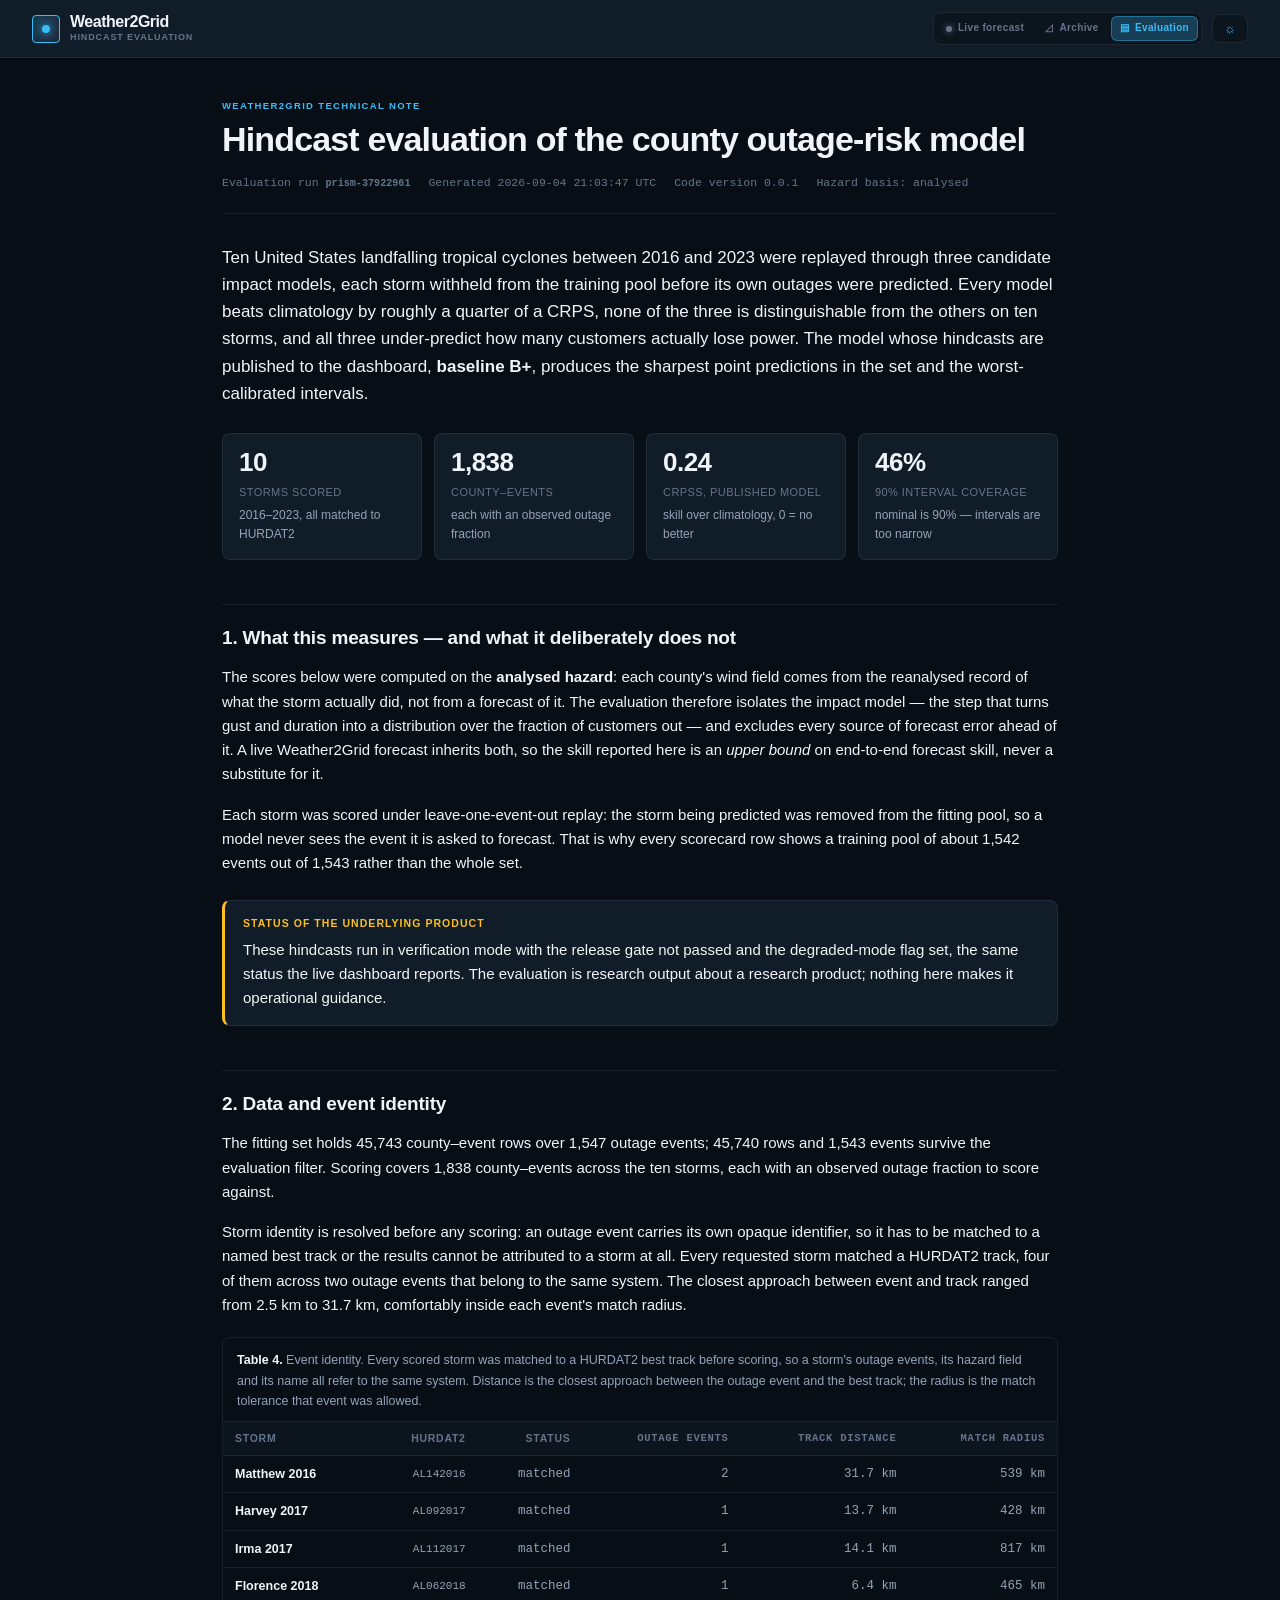
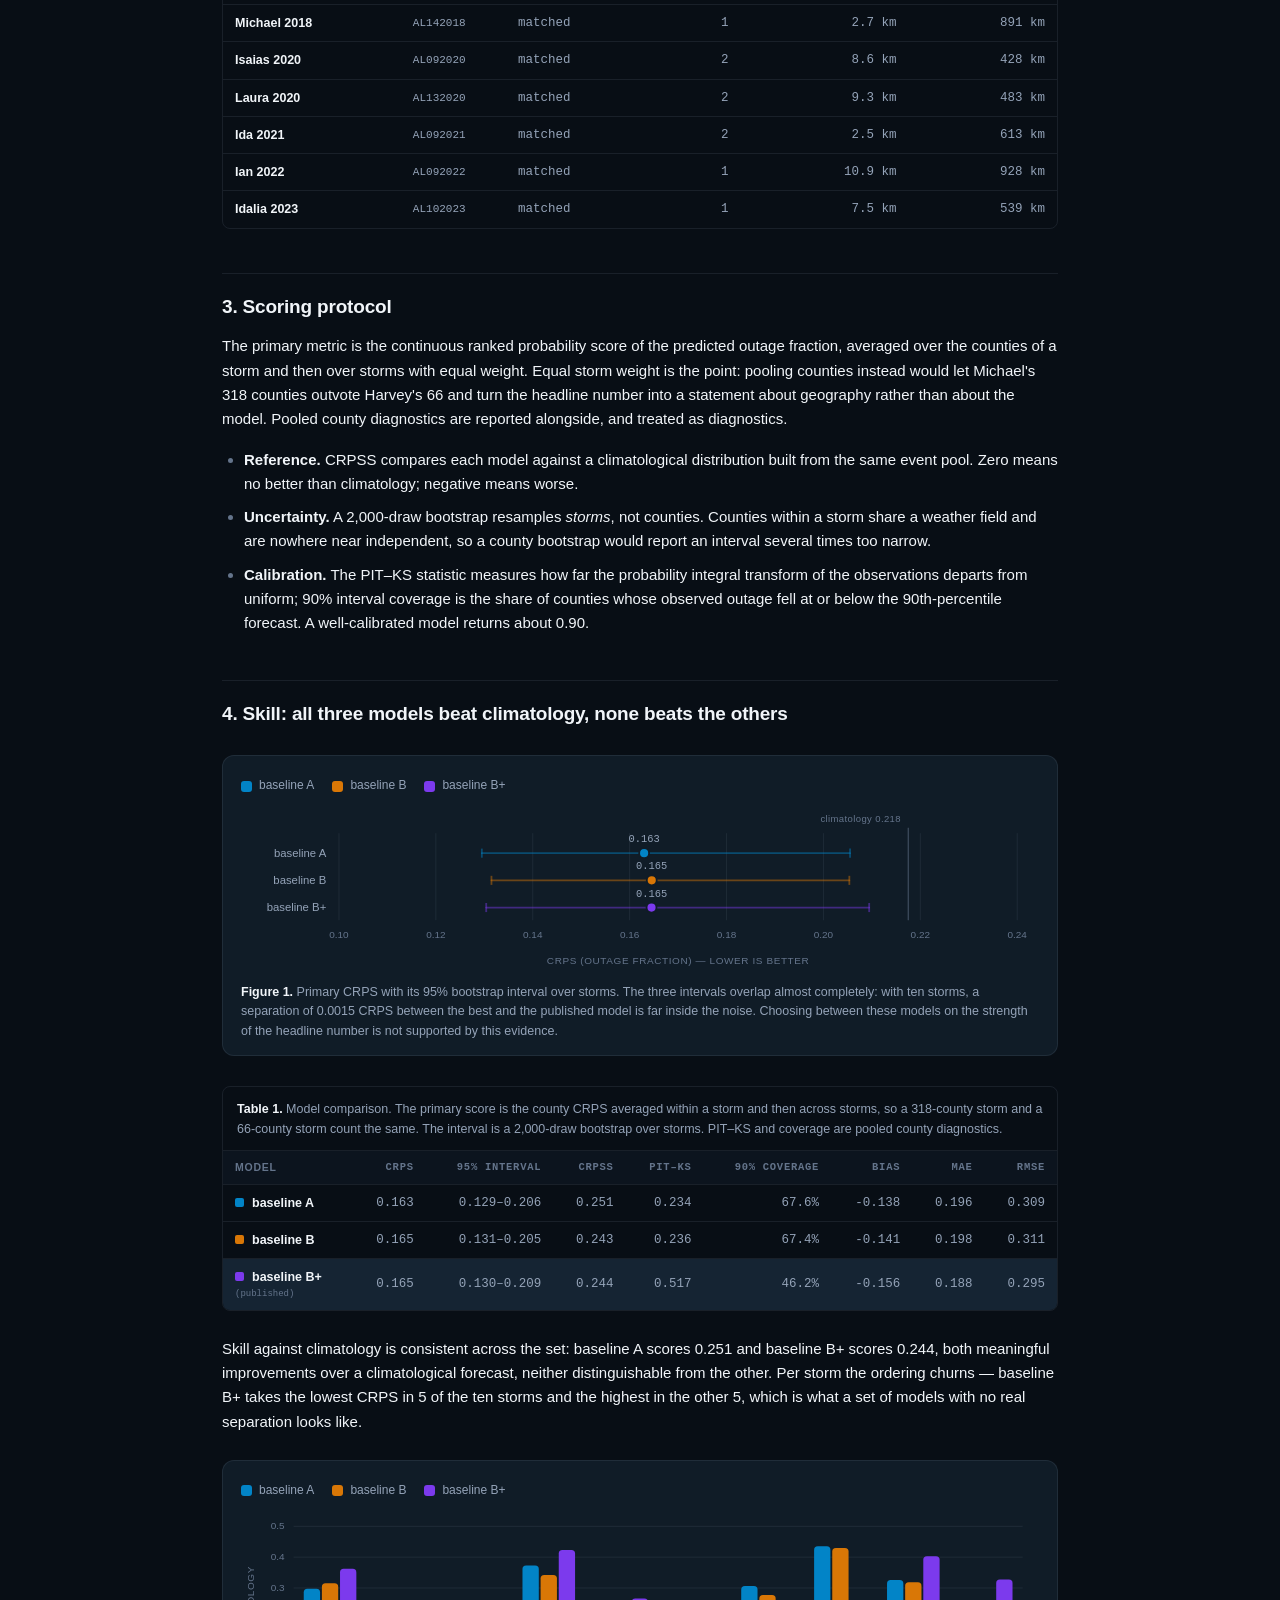
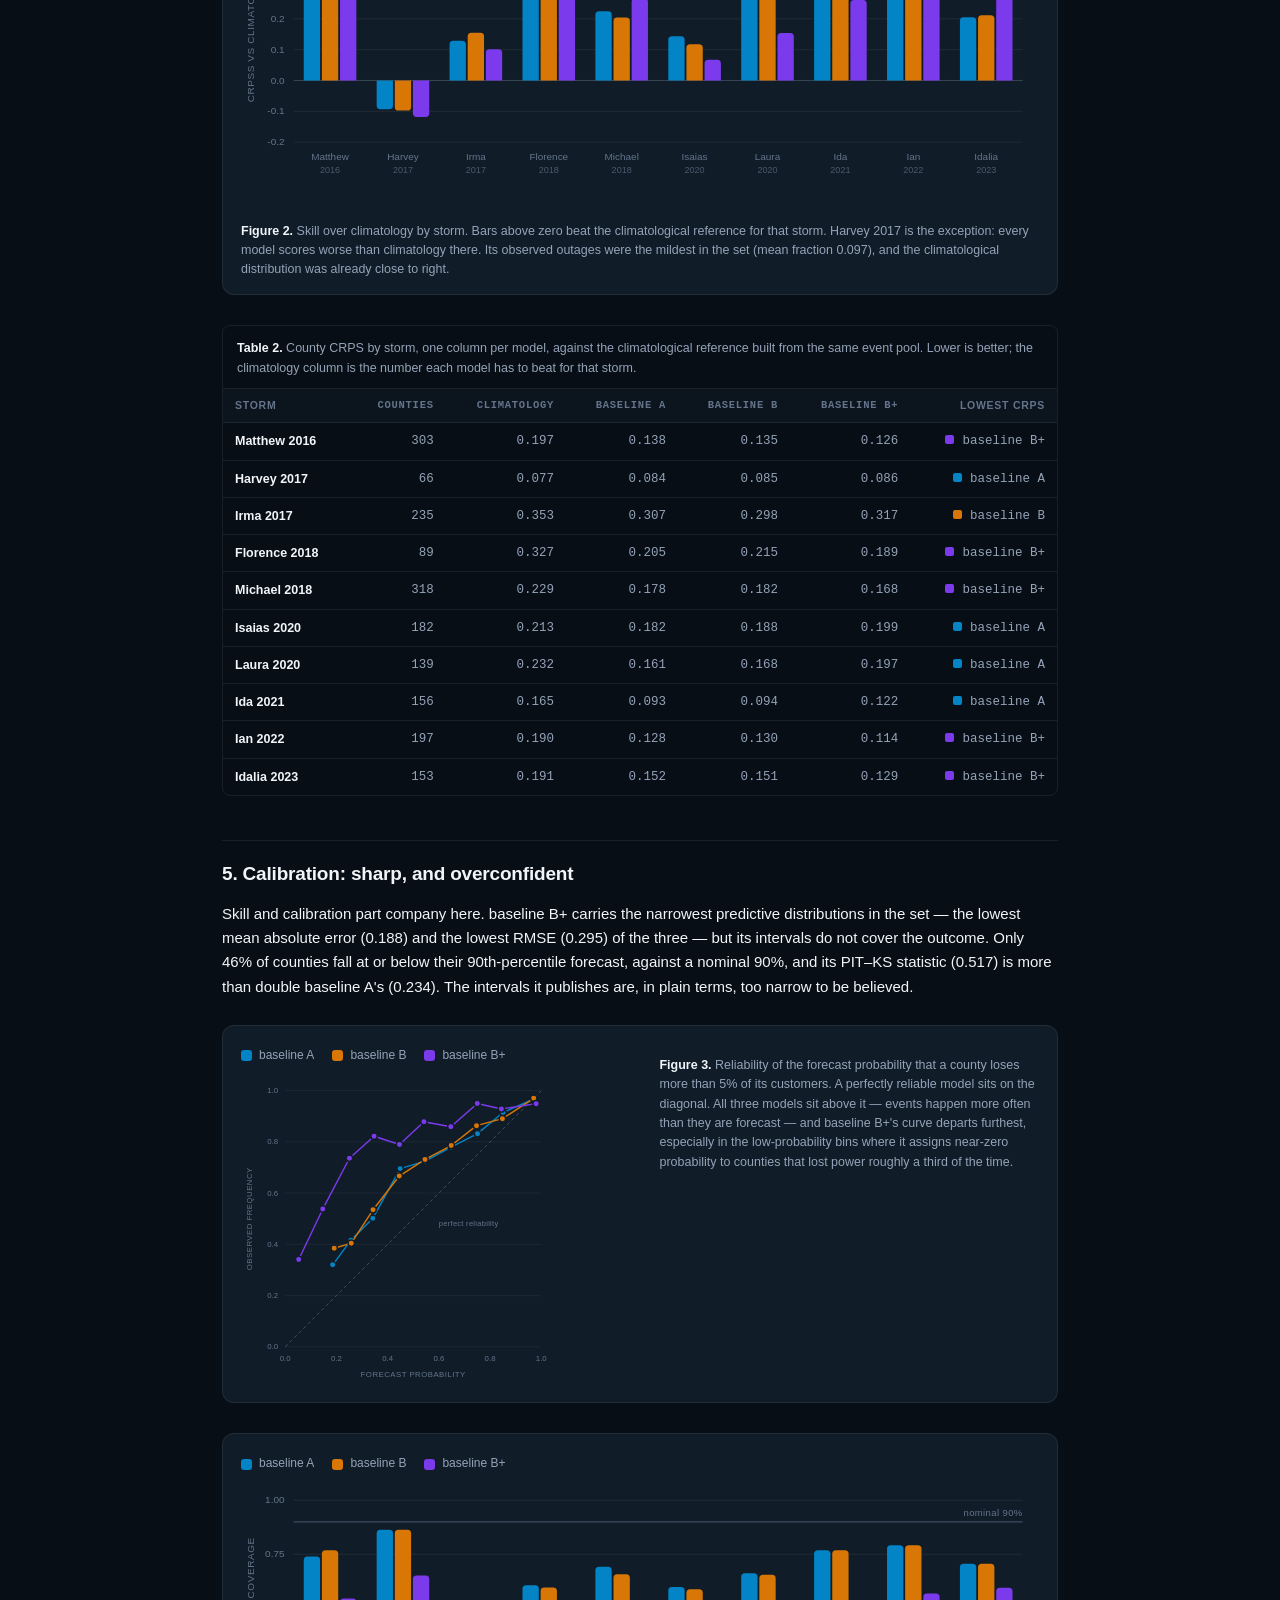
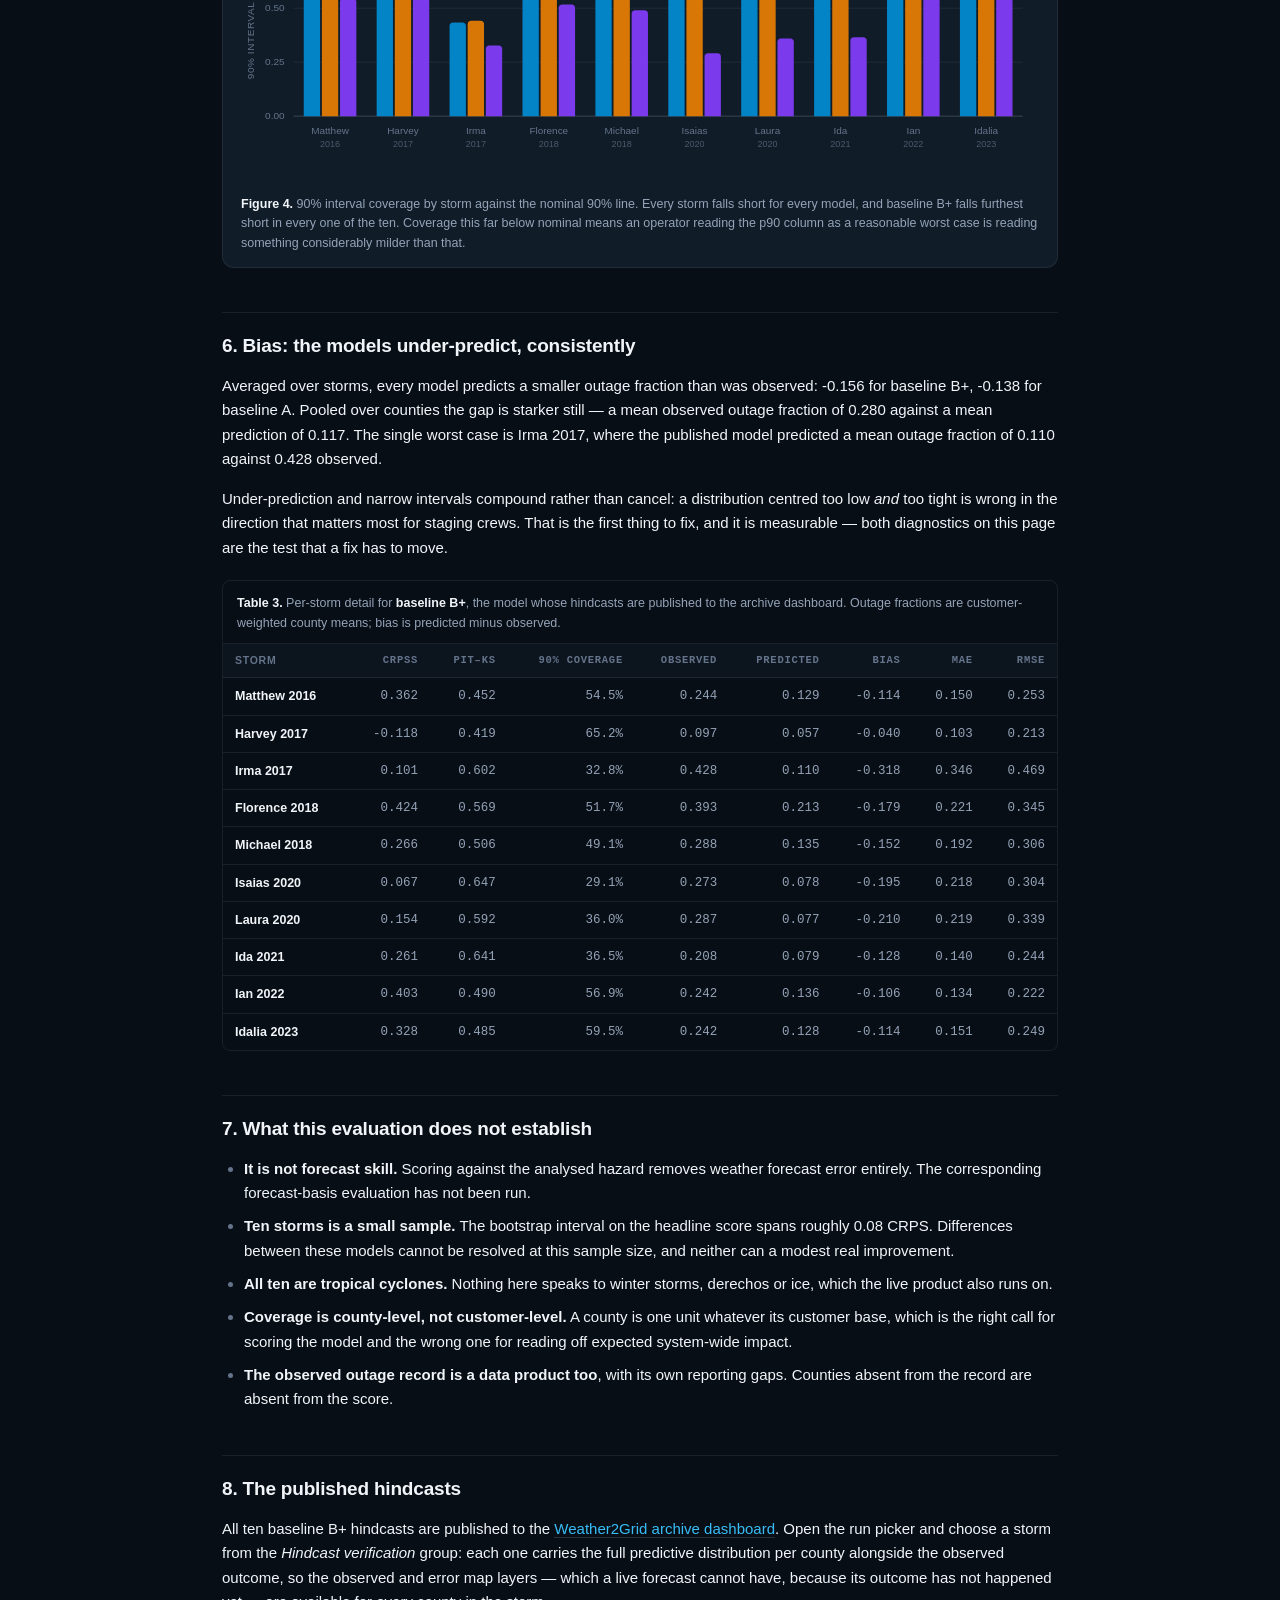
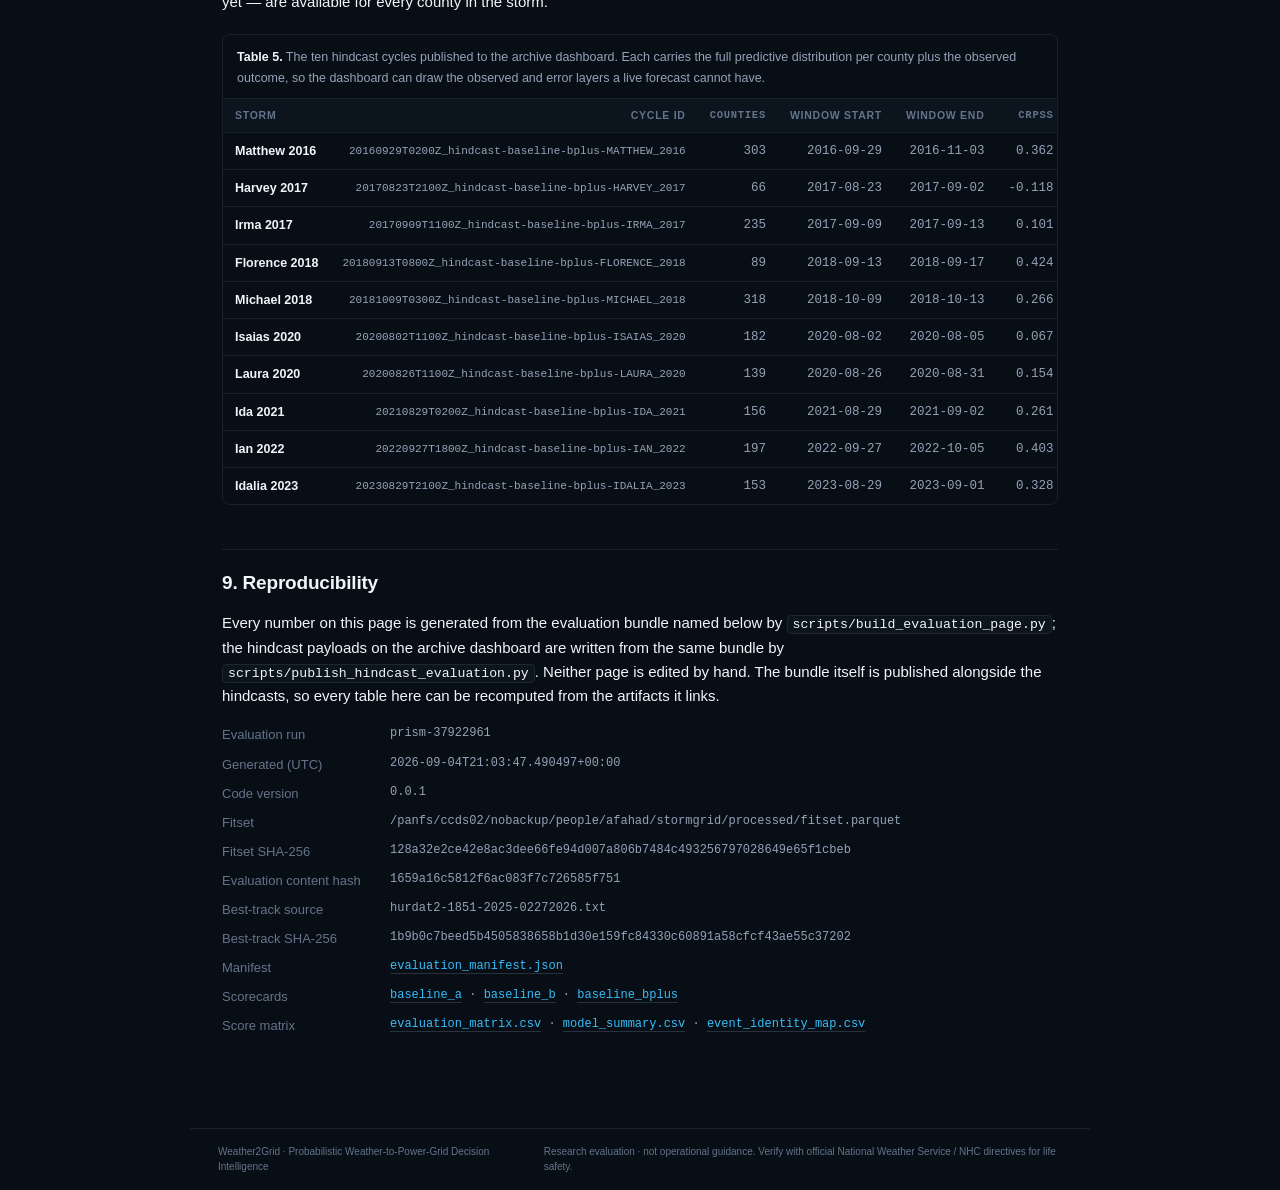
==== evaluation.html @ c2a933bf "Publish ten baseline B+ hindcasts and the evaluation white paper Adds the 2016-2023 landfalling-trop" ====
<!doctype html>
<html lang="en" data-theme="dark">
<head>
<meta charset="utf-8">
<meta name="viewport" content="width=device-width, initial-scale=1">
<meta name="description" content="Hindcast evaluation of the Weather2Grid county outage-risk model: ten landfalling tropical cyclones, three candidate impact models, leave-one-event-out replay.">
<title>Weather2Grid &#8212; Hindcast evaluation of the county outage-risk model</title>
<link rel="icon" href="data:image/svg+xml,%3Csvg xmlns='http://www.w3.org/2000/svg' viewBox='0 0 32 32'%3E%3Crect width='32' height='32' rx='9' fill='%231d4e6f'/%3E%3Ccircle cx='16' cy='16' r='5' fill='%23fff'/%3E%3C/svg%3E">
<link rel="stylesheet" href="assets/app.css">
<style>
:root { --paper-max: 900px; }
body.paper-body { min-height: 100vh; background: var(--bg-app); }
.paper-body .mast { position: sticky; top: 0; z-index: 20; }
main.paper {
  max-width: var(--paper-max);
  margin: 0 auto;
  padding: 40px clamp(18px, 4vw, 32px) 72px;
  font-size: 15px;
  line-height: 1.62;
  color: var(--ink-primary);
}
.paper p { margin: 0 0 16px; color: var(--ink-primary); }
.paper p.lede { font-size: 17px; line-height: 1.6; color: var(--ink-primary); }
.paper h1 { font-size: clamp(26px, 3.4vw, 34px); line-height: 1.2; margin: 6px 0 14px; }
.paper h2 {
  font-size: 19px; font-weight: 700; letter-spacing: -0.01em;
  margin: 44px 0 12px; padding-top: 18px;
  border-top: 1px solid var(--border-subtle);
}
.paper h3 {
  font-size: 11px; letter-spacing: 0.1em; text-transform: uppercase;
  color: var(--ink-muted); margin: 28px 0 8px;
}
.paper a { color: var(--color-cyan); text-decoration: none; border-bottom: 1px solid var(--border-strong); }
.paper a:hover { border-bottom-color: var(--color-cyan); }
.paper strong { font-weight: 650; }
.paper code, .mono { font-family: var(--font-mono); font-size: 0.88em; }
.paper code { background: var(--bg-subtle); border: 1px solid var(--border-subtle); border-radius: var(--radius-sm); padding: 1px 5px; }
.doc-meta {
  display: flex; flex-wrap: wrap; gap: 6px 18px;
  font-family: var(--font-mono); font-size: 11.5px; color: var(--ink-muted);
  margin: 0 0 30px; padding-bottom: 20px; border-bottom: 1px solid var(--border-subtle);
}
.wp-kpis { display: grid; grid-template-columns: repeat(auto-fit, minmax(170px, 1fr)); gap: 12px; margin: 26px 0 34px; }
.wp-kpi { background: var(--bg-card); border: 1px solid var(--border-subtle); border-radius: var(--radius-md); padding: 14px 16px; }
.wp-kpi .wp-kpi-value { font-size: 26px; font-weight: 700; letter-spacing: -0.02em; line-height: 1.15; }
.wp-kpi .wp-kpi-label { display: block; margin-top: 6px; font-size: 11px; color: var(--ink-muted); letter-spacing: 0.04em; text-transform: uppercase; }
.wp-kpi .wp-kpi-note { display: block; margin-top: 4px; font-size: 12px; color: var(--ink-secondary); }
figure { margin: 26px 0 30px; background: var(--bg-card); border: 1px solid var(--border-subtle); border-radius: var(--radius-lg); padding: 18px 18px 14px; }
figure.split { display: grid; grid-template-columns: minmax(320px, 1.05fr) minmax(240px, 1fr); gap: 20px; align-items: start; }
figure .fig-body { min-width: 0; }
figcaption { margin-top: 12px; font-size: 12.5px; line-height: 1.55; color: var(--ink-secondary); }
figcaption b { color: var(--ink-primary); font-weight: 650; }
svg.chart { display: block; width: 100%; height: auto; overflow: visible; }
svg.chart .grid { stroke: var(--border-subtle); stroke-width: 1; }
svg.chart .axis { stroke: var(--border-strong); stroke-width: 1; }
svg.chart .reference { stroke: var(--ink-muted); stroke-width: 1; opacity: 0.75; }
svg.chart .reference.dashed { stroke-dasharray: 5 4; }
svg.chart .reference-label, svg.chart .tick, svg.chart .axis-label, svg.chart .row-label, svg.chart .value {
  font-family: var(--font-sans); fill: var(--ink-muted);
}
svg.chart .tick { font-size: 11px; }
svg.chart .tick.muted { font-size: 10px; opacity: 0.7; }
svg.chart .reference-label { font-size: 10.5px; letter-spacing: 0.04em; }
svg.chart .axis-label { font-size: 11px; letter-spacing: 0.06em; text-transform: uppercase; }
svg.chart .row-label { font-size: 12.5px; fill: var(--ink-secondary); }
svg.chart .value { font-size: 11.5px; fill: var(--ink-secondary); font-family: var(--font-mono); }
svg.chart .ring { stroke: var(--bg-card); stroke-width: 2; }
.wp-legend { display: flex; flex-wrap: wrap; gap: 6px 18px; margin: 2px 0 10px; font-size: 12px; color: var(--ink-secondary); }
.wp-legend .wp-key { display: inline-flex; align-items: center; gap: 7px; }
.wp-legend .wp-key i { width: 11px; height: 11px; border-radius: 3px; display: inline-block; }
.table-wrap { overflow-x: auto; margin: 20px 0 26px; border: 1px solid var(--border-subtle); border-radius: var(--radius-md); }
table { border-collapse: collapse; width: 100%; font-size: 12.5px; }
caption { text-align: left; padding: 12px 14px 10px; font-size: 12.5px; color: var(--ink-secondary); border-bottom: 1px solid var(--border-subtle); }
caption b { color: var(--ink-primary); font-weight: 650; }
th, td { padding: 8px 12px; text-align: right; border-bottom: 1px solid var(--border-subtle); white-space: nowrap; }
th:first-child, td:first-child { text-align: left; }
thead th { font-size: 10.5px; letter-spacing: 0.07em; text-transform: uppercase; color: var(--ink-muted); font-weight: 700; background: var(--bg-subtle); }
tbody tr:last-child td { border-bottom: none; }
tbody tr.is-published { background: var(--bg-card-hover); }
td.num, th.num { font-family: var(--font-mono); }
td .swatch { display: inline-block; width: 9px; height: 9px; border-radius: 2px; margin-right: 8px; vertical-align: baseline; }
.callout { border: 1px solid var(--border-subtle); border-left: 3px solid var(--color-amber); background: var(--bg-card); border-radius: var(--radius-md); padding: 14px 18px; margin: 24px 0; }
.callout p:last-child { margin-bottom: 0; }
.callout .callout-title { display: block; font-size: 10.5px; letter-spacing: 0.1em; text-transform: uppercase; color: var(--color-amber); font-weight: 750; margin-bottom: 6px; }
.paper ul, .paper ol { margin: 0 0 18px; padding-left: 22px; }
.paper li { margin-bottom: 9px; }
.paper li::marker { color: var(--ink-muted); }
dl.facts { display: grid; grid-template-columns: minmax(150px, auto) 1fr; gap: 8px 18px; margin: 0 0 20px; font-size: 13px; }
dl.facts dt { color: var(--ink-muted); }
dl.facts dd { margin: 0; font-family: var(--font-mono); font-size: 12px; word-break: break-all; color: var(--ink-secondary); }
.foot.paper-foot { max-width: var(--paper-max); margin: 0 auto; }
@media (max-width: 760px) {
  figure.split { grid-template-columns: 1fr; }
  main.paper { font-size: 14.5px; }
}
@media print {
  .mast, .paper-foot { display: none; }
  main.paper { max-width: none; padding: 0; }
  figure, .table-wrap, .wp-kpi, .callout { break-inside: avoid; }
}
</style>
<script>
(function () {
  try {
    var stored = localStorage.getItem('w2g_theme');
    document.documentElement.setAttribute('data-theme', stored === 'light' ? 'light' : 'dark');
  } catch (error) {
    document.documentElement.setAttribute('data-theme', 'dark');
  }
})();
</script>
</head>
<body class="paper-body">
<header class="mast">
  <div class="mast-left">
    <a class="brand" href="https://afahadabdullah.github.io/weather2grid/" aria-label="Weather2Grid home">
      <span class="mark" aria-hidden="true"><i></i></span>
      <div class="brand-text">
        <strong>Weather2Grid</strong>
        <small>Hindcast evaluation</small>
      </div>
    </a>
  </div>
  <div class="mast-actions">
    <nav class="view-switch" aria-label="Site sections">
      <a class="view-link" href="https://afahadabdullah.github.io/weather2grid/">
        <span class="view-dot" aria-hidden="true"></span>
        Live forecast
      </a>
      <a class="view-link" href="https://afahadabdullah.github.io/weather2grid-archive/">
        <span aria-hidden="true">&#9727;</span>
        Archive
      </a>
      <a class="view-link" href="evaluation.html" aria-current="page">
        <span aria-hidden="true">&#9636;</span>
        Evaluation
      </a>
    </nav>
    <button type="button" id="theme-toggle" class="theme-toggle" aria-label="Toggle display theme"
            title="Switch between Command Center Dark and Corporate Office Light mode">
      <span class="theme-icon" aria-hidden="true">&#9788;</span>
    </button>
  </div>
</header>
<main class="paper">
<span class="eyebrow">Weather2Grid technical note</span>
<h1>Hindcast evaluation of the county outage-risk model</h1>
<div class="doc-meta">
  <span>Evaluation run <b class="mono">prism-37922961</b></span>
  <span>Generated 2026-09-04 21:03:47 UTC</span>
  <span>Code version 0.0.1</span>
  <span>Hazard basis: analysed</span>
</div>

<p class="lede">Ten United States landfalling tropical cyclones between 2016 and 2023 were
replayed through three candidate impact models, each storm withheld from the training pool
before its own outages were predicted. Every model beats climatology by roughly a quarter of
a CRPS, none of the three is distinguishable from the others on ten storms, and all three
under-predict how many customers actually lose power. The model whose hindcasts are published
to the dashboard, <b>baseline B+</b>, produces the sharpest point predictions in the
set and the worst-calibrated intervals.</p>

<div class="wp-kpis">
  <div class="wp-kpi"><div class="wp-kpi-value">10</div><span class="wp-kpi-label">Storms scored</span><span class="wp-kpi-note">2016&#8211;2023, all matched to HURDAT2</span></div>
  <div class="wp-kpi"><div class="wp-kpi-value">1,838</div><span class="wp-kpi-label">County&#8211;events</span><span class="wp-kpi-note">each with an observed outage fraction</span></div>
  <div class="wp-kpi"><div class="wp-kpi-value">0.24</div><span class="wp-kpi-label">CRPSS, published model</span><span class="wp-kpi-note">skill over climatology, 0 = no better</span></div>
  <div class="wp-kpi"><div class="wp-kpi-value">46%</div><span class="wp-kpi-label">90% interval coverage</span><span class="wp-kpi-note">nominal is 90% &#8212; intervals are too narrow</span></div>
</div>

<h2>1. What this measures &#8212; and what it deliberately does not</h2>
<p>The scores below were computed on the <b>analysed hazard</b>: each county's wind field comes
from the reanalysed record of what the storm actually did, not from a forecast of it. The
evaluation therefore isolates the impact model &#8212; the step that turns gust and duration
into a distribution over the fraction of customers out &#8212; and excludes every source of
forecast error ahead of it. A live Weather2Grid forecast inherits both, so the skill reported
here is an <em>upper bound</em> on end-to-end forecast skill, never a substitute for it.</p>
<p>Each storm was scored under leave-one-event-out replay: the storm being predicted was
removed from the fitting pool, so a model never sees the event it is asked to forecast. That
is why every scorecard row shows a training pool of about 1,542
events out of 1,543 rather than the whole set.</p>

<div class="callout">
  <span class="callout-title">Status of the underlying product</span>
  <p>These hindcasts run in verification mode with the release gate not passed and the
  degraded-mode flag set, the same status the live dashboard reports. The evaluation is
  research output about a research product; nothing here makes it operational guidance.</p>
</div>

<h2>2. Data and event identity</h2>
<p>The fitting set holds 45,743 county&#8211;event rows over
1,547 outage events; 45,740 rows and
1,543 events survive the evaluation filter. Scoring covers
1,838 county&#8211;events across the ten storms, each with an observed outage
fraction to score against.</p>
<p>Storm identity is resolved before any scoring: an outage event carries its own opaque
identifier, so it has to be matched to a named best track or the results cannot be attributed
to a storm at all. Every requested storm matched a HURDAT2 track, four of them across two
outage events that belong to the same system. The closest approach between event and track
ranged from 2.5 km to
31.7 km, comfortably inside each
event's match radius.</p>
<div class="table-wrap"><table><caption><b>Table 4.</b> Event identity. Every scored storm was matched to a HURDAT2 best track before scoring, so a storm's outage events, its hazard field and its name all refer to the same system. Distance is the closest approach between the outage event and the best track; the radius is the match tolerance that event was allowed.</caption><thead><tr><th class="" scope="col">Storm</th><th class="" scope="col">HURDAT2</th><th class="" scope="col">Status</th><th class="num" scope="col">Outage events</th><th class="num" scope="col">Track distance</th><th class="num" scope="col">Match radius</th></tr></thead><tbody><tr><td class="">Matthew 2016</td><td class=""><span class="mono">AL142016</span></td><td class="">matched</td><td class="num">2</td><td class="num">31.7 km</td><td class="num">539 km</td></tr><tr><td class="">Harvey 2017</td><td class=""><span class="mono">AL092017</span></td><td class="">matched</td><td class="num">1</td><td class="num">13.7 km</td><td class="num">428 km</td></tr><tr><td class="">Irma 2017</td><td class=""><span class="mono">AL112017</span></td><td class="">matched</td><td class="num">1</td><td class="num">14.1 km</td><td class="num">817 km</td></tr><tr><td class="">Florence 2018</td><td class=""><span class="mono">AL062018</span></td><td class="">matched</td><td class="num">1</td><td class="num">6.4 km</td><td class="num">465 km</td></tr><tr><td class="">Michael 2018</td><td class=""><span class="mono">AL142018</span></td><td class="">matched</td><td class="num">1</td><td class="num">2.7 km</td><td class="num">891 km</td></tr><tr><td class="">Isaias 2020</td><td class=""><span class="mono">AL092020</span></td><td class="">matched</td><td class="num">2</td><td class="num">8.6 km</td><td class="num">428 km</td></tr><tr><td class="">Laura 2020</td><td class=""><span class="mono">AL132020</span></td><td class="">matched</td><td class="num">2</td><td class="num">9.3 km</td><td class="num">483 km</td></tr><tr><td class="">Ida 2021</td><td class=""><span class="mono">AL092021</span></td><td class="">matched</td><td class="num">2</td><td class="num">2.5 km</td><td class="num">613 km</td></tr><tr><td class="">Ian 2022</td><td class=""><span class="mono">AL092022</span></td><td class="">matched</td><td class="num">1</td><td class="num">10.9 km</td><td class="num">928 km</td></tr><tr><td class="">Idalia 2023</td><td class=""><span class="mono">AL102023</span></td><td class="">matched</td><td class="num">1</td><td class="num">7.5 km</td><td class="num">539 km</td></tr></tbody></table></div>

<h2>3. Scoring protocol</h2>
<p>The primary metric is the continuous ranked probability score of the predicted outage
fraction, averaged over the counties of a storm and then over storms with equal weight. Equal
storm weight is the point: pooling counties instead would let Michael's 318 counties outvote
Harvey's 66 and turn the headline number into a statement about geography rather than about
the model. Pooled county diagnostics are reported alongside, and treated as diagnostics.</p>
<ul>
  <li><b>Reference.</b> CRPSS compares each model against a climatological distribution built
  from the same event pool. Zero means no better than climatology; negative means worse.</li>
  <li><b>Uncertainty.</b> A 2,000-draw bootstrap resamples <em>storms</em>, not counties.
  Counties within a storm share a weather field and are nowhere near independent, so a county
  bootstrap would report an interval several times too narrow.</li>
  <li><b>Calibration.</b> The PIT&#8211;KS statistic measures how far the probability integral
  transform of the observations departs from uniform; 90% interval coverage is the share of
  counties whose observed outage fell at or below the 90th-percentile forecast. A
  well-calibrated model returns about 0.90.</li>
</ul>

<h2>4. Skill: all three models beat climatology, none beats the others</h2>
<figure>
  <div class="wp-legend"><span class="wp-key"><i style="background:#0284c7"></i>baseline A</span><span class="wp-key"><i style="background:#d97706"></i>baseline B</span><span class="wp-key"><i style="background:#7c3aed"></i>baseline B+</span></div>
  <svg class="chart" viewBox="0 0 880 182" role="img" aria-label="Primary CRPS by model with 95% bootstrap interval"><title>Primary CRPS by model with 95% bootstrap interval</title><line class="grid" x1="108.00" y1="30.0" x2="108.00" y2="126.00"/><text class="tick" x="108.00" y="146.00" text-anchor="middle">0.10</text><line class="grid" x1="214.86" y1="30.0" x2="214.86" y2="126.00"/><text class="tick" x="214.86" y="146.00" text-anchor="middle">0.12</text><line class="grid" x1="321.71" y1="30.0" x2="321.71" y2="126.00"/><text class="tick" x="321.71" y="146.00" text-anchor="middle">0.14</text><line class="grid" x1="428.57" y1="30.0" x2="428.57" y2="126.00"/><text class="tick" x="428.57" y="146.00" text-anchor="middle">0.16</text><line class="grid" x1="535.43" y1="30.0" x2="535.43" y2="126.00"/><text class="tick" x="535.43" y="146.00" text-anchor="middle">0.18</text><line class="grid" x1="642.29" y1="30.0" x2="642.29" y2="126.00"/><text class="tick" x="642.29" y="146.00" text-anchor="middle">0.20</text><line class="grid" x1="749.14" y1="30.0" x2="749.14" y2="126.00"/><text class="tick" x="749.14" y="146.00" text-anchor="middle">0.22</text><line class="grid" x1="856.00" y1="30.0" x2="856.00" y2="126.00"/><text class="tick" x="856.00" y="146.00" text-anchor="middle">0.24</text><line class="reference" x1="735.80" y1="24.00" x2="735.80" y2="126.00"/><text class="reference-label" x="727.80" y="18.00" text-anchor="end">climatology 0.218</text><text class="row-label" x="94.0" y="56.00" text-anchor="end">baseline A</text><line x1="265.58" y1="52.00" x2="671.67" y2="52.00" stroke="#0284c7" stroke-width="2" stroke-linecap="round" opacity="0.45"/><line x1="265.58" y1="47.00" x2="265.58" y2="57.00" stroke="#0284c7" stroke-width="2" opacity="0.45"/><line x1="671.67" y1="47.00" x2="671.67" y2="57.00" stroke="#0284c7" stroke-width="2" opacity="0.45"/><circle cx="444.54" cy="52.00" r="5.5" fill="#0284c7" class="ring"><title>baseline A: CRPS 0.163 (95% CI 0.129–0.206)</title></circle><text class="value" x="444.54" y="40.00" text-anchor="middle">0.163</text><text class="row-label" x="94.0" y="86.00" text-anchor="end">baseline B</text><line x1="276.18" y1="82.00" x2="670.86" y2="82.00" stroke="#d97706" stroke-width="2" stroke-linecap="round" opacity="0.45"/><line x1="276.18" y1="77.00" x2="276.18" y2="87.00" stroke="#d97706" stroke-width="2" opacity="0.45"/><line x1="670.86" y1="77.00" x2="670.86" y2="87.00" stroke="#d97706" stroke-width="2" opacity="0.45"/><circle cx="452.95" cy="82.00" r="5.5" fill="#d97706" class="ring"><title>baseline B: CRPS 0.165 (95% CI 0.131–0.205)</title></circle><text class="value" x="452.95" y="70.00" text-anchor="middle">0.165</text><text class="row-label" x="94.0" y="116.00" text-anchor="end">baseline B+</text><line x1="270.40" y1="112.00" x2="692.74" y2="112.00" stroke="#7c3aed" stroke-width="2" stroke-linecap="round" opacity="0.45"/><line x1="270.40" y1="107.00" x2="270.40" y2="117.00" stroke="#7c3aed" stroke-width="2" opacity="0.45"/><line x1="692.74" y1="107.00" x2="692.74" y2="117.00" stroke="#7c3aed" stroke-width="2" opacity="0.45"/><circle cx="452.71" cy="112.00" r="5.5" fill="#7c3aed" class="ring"><title>baseline B+: CRPS 0.165 (95% CI 0.130–0.209)</title></circle><text class="value" x="452.71" y="100.00" text-anchor="middle">0.165</text><text class="axis-label" x="482.00" y="174.00" text-anchor="middle">CRPS (outage fraction) — lower is better</text></svg>
  <figcaption><b>Figure 1.</b> Primary CRPS with its 95% bootstrap interval over storms.
  The three intervals overlap almost completely: with ten storms, a separation of
  0.0015
  CRPS between the best and the published model is far inside the noise. Choosing between these
  models on the strength of the headline number is not supported by this evidence.</figcaption>
</figure>
<div class="table-wrap"><table><caption><b>Table 1.</b> Model comparison. The primary score is the county CRPS averaged within a storm and then across storms, so a 318-county storm and a 66-county storm count the same. The interval is a 2,000-draw bootstrap over storms. PIT&#8211;KS and coverage are pooled county diagnostics.</caption><thead><tr><th class="" scope="col">Model</th><th class="num" scope="col">CRPS</th><th class="num" scope="col">95% interval</th><th class="num" scope="col">CRPSS</th><th class="num" scope="col">PIT&#8211;KS</th><th class="num" scope="col">90% coverage</th><th class="num" scope="col">Bias</th><th class="num" scope="col">MAE</th><th class="num" scope="col">RMSE</th></tr></thead><tbody><tr><td class=""><span class="swatch" style="background:#0284c7"></span>baseline A</td><td class="num">0.163</td><td class="num">0.129&#8211;0.206</td><td class="num">0.251</td><td class="num">0.234</td><td class="num">67.6%</td><td class="num">-0.138</td><td class="num">0.196</td><td class="num">0.309</td></tr><tr><td class=""><span class="swatch" style="background:#d97706"></span>baseline B</td><td class="num">0.165</td><td class="num">0.131&#8211;0.205</td><td class="num">0.243</td><td class="num">0.236</td><td class="num">67.4%</td><td class="num">-0.141</td><td class="num">0.198</td><td class="num">0.311</td></tr><tr class="is-published"><td class=""><span class="swatch" style="background:#7c3aed"></span>baseline B+ <small>(published)</small></td><td class="num">0.165</td><td class="num">0.130&#8211;0.209</td><td class="num">0.244</td><td class="num">0.517</td><td class="num">46.2%</td><td class="num">-0.156</td><td class="num">0.188</td><td class="num">0.295</td></tr></tbody></table></div>
<p>Skill against climatology is consistent across the set: baseline A scores
0.251 and baseline B+ scores
0.244, both meaningful improvements over a
climatological forecast, neither distinguishable from the other. Per storm the ordering
churns &#8212; baseline B+ takes the lowest CRPS in 5 of the ten storms and the
highest in the other 5, which is what a set of models with no real separation looks
like.</p>
<figure>
  <div class="wp-legend"><span class="wp-key"><i style="background:#0284c7"></i>baseline A</span><span class="wp-key"><i style="background:#d97706"></i>baseline B</span><span class="wp-key"><i style="background:#7c3aed"></i>baseline B+</span></div>
  <svg class="chart" viewBox="0 0 880 330" role="img" aria-label="Continuous ranked probability skill score by storm and model"><title>Continuous ranked probability skill score by storm and model</title><line class="grid" x1="58.0" y1="256.00" x2="862.00" y2="256.00"/><text class="tick" x="48.0" y="259.50" text-anchor="end">-0.2</text><line class="grid" x1="58.0" y1="222.00" x2="862.00" y2="222.00"/><text class="tick" x="48.0" y="225.50" text-anchor="end">-0.1</text><line class="grid" x1="58.0" y1="188.00" x2="862.00" y2="188.00"/><text class="tick" x="48.0" y="191.50" text-anchor="end">0.0</text><line class="grid" x1="58.0" y1="154.00" x2="862.00" y2="154.00"/><text class="tick" x="48.0" y="157.50" text-anchor="end">0.1</text><line class="grid" x1="58.0" y1="120.00" x2="862.00" y2="120.00"/><text class="tick" x="48.0" y="123.50" text-anchor="end">0.2</text><line class="grid" x1="58.0" y1="86.00" x2="862.00" y2="86.00"/><text class="tick" x="48.0" y="89.50" text-anchor="end">0.3</text><line class="grid" x1="58.0" y1="52.00" x2="862.00" y2="52.00"/><text class="tick" x="48.0" y="55.50" text-anchor="end">0.4</text><line class="grid" x1="58.0" y1="18.00" x2="862.00" y2="18.00"/><text class="tick" x="48.0" y="21.50" text-anchor="end">0.5</text><line class="axis" x1="58.0" y1="188.00" x2="862.00" y2="188.00"/><path d="M69.20,188.00 V90.78 Q69.20,86.78 73.20,86.78 H83.20 Q87.20,86.78 87.20,90.78 V188.00 Z" fill="#0284c7"><title>Matthew 2016 · baseline A: 0.298</title></path><path d="M89.20,188.00 V84.90 Q89.20,80.90 93.20,80.90 H103.20 Q107.20,80.90 107.20,84.90 V188.00 Z" fill="#d97706"><title>Matthew 2016 · baseline B: 0.315</title></path><path d="M109.20,188.00 V68.89 Q109.20,64.89 113.20,64.89 H123.20 Q127.20,64.89 127.20,68.89 V188.00 Z" fill="#7c3aed"><title>Matthew 2016 · baseline B+: 0.362</title></path><text class="tick" x="98.20" y="276.00" text-anchor="middle">Matthew</text><text class="tick muted" x="98.20" y="290.00" text-anchor="middle">2016</text><path d="M149.60,188.00 V215.60 Q149.60,219.60 153.60,219.60 H163.60 Q167.60,219.60 167.60,215.60 V188.00 Z" fill="#0284c7"><title>Harvey 2017 · baseline A: -0.093</title></path><path d="M169.60,188.00 V217.11 Q169.60,221.11 173.60,221.11 H183.60 Q187.60,221.11 187.60,217.11 V188.00 Z" fill="#d97706"><title>Harvey 2017 · baseline B: -0.097</title></path><path d="M189.60,188.00 V224.25 Q189.60,228.25 193.60,228.25 H203.60 Q207.60,228.25 207.60,224.25 V188.00 Z" fill="#7c3aed"><title>Harvey 2017 · baseline B+: -0.118</title></path><text class="tick" x="178.60" y="276.00" text-anchor="middle">Harvey</text><text class="tick muted" x="178.60" y="290.00" text-anchor="middle">2017</text><path d="M230.00,188.00 V148.28 Q230.00,144.28 234.00,144.28 H244.00 Q248.00,144.28 248.00,148.28 V188.00 Z" fill="#0284c7"><title>Irma 2017 · baseline A: 0.129</title></path><path d="M250.00,188.00 V139.33 Q250.00,135.33 254.00,135.33 H264.00 Q268.00,135.33 268.00,139.33 V188.00 Z" fill="#d97706"><title>Irma 2017 · baseline B: 0.155</title></path><path d="M270.00,188.00 V157.66 Q270.00,153.66 274.00,153.66 H284.00 Q288.00,153.66 288.00,157.66 V188.00 Z" fill="#7c3aed"><title>Irma 2017 · baseline B+: 0.101</title></path><text class="tick" x="259.00" y="276.00" text-anchor="middle">Irma</text><text class="tick muted" x="259.00" y="290.00" text-anchor="middle">2017</text><path d="M310.40,188.00 V65.10 Q310.40,61.10 314.40,61.10 H324.40 Q328.40,61.10 328.40,65.10 V188.00 Z" fill="#0284c7"><title>Florence 2018 · baseline A: 0.373</title></path><path d="M330.40,188.00 V75.63 Q330.40,71.63 334.40,71.63 H344.40 Q348.40,71.63 348.40,75.63 V188.00 Z" fill="#d97706"><title>Florence 2018 · baseline B: 0.342</title></path><path d="M350.40,188.00 V47.98 Q350.40,43.98 354.40,43.98 H364.40 Q368.40,43.98 368.40,47.98 V188.00 Z" fill="#7c3aed"><title>Florence 2018 · baseline B+: 0.424</title></path><text class="tick" x="339.40" y="276.00" text-anchor="middle">Florence</text><text class="tick muted" x="339.40" y="290.00" text-anchor="middle">2018</text><path d="M390.80,188.00 V115.63 Q390.80,111.63 394.80,111.63 H404.80 Q408.80,111.63 408.80,115.63 V188.00 Z" fill="#0284c7"><title>Michael 2018 · baseline A: 0.225</title></path><path d="M410.80,188.00 V122.41 Q410.80,118.41 414.80,118.41 H424.80 Q428.80,118.41 428.80,122.41 V188.00 Z" fill="#d97706"><title>Michael 2018 · baseline B: 0.205</title></path><path d="M430.80,188.00 V101.66 Q430.80,97.66 434.80,97.66 H444.80 Q448.80,97.66 448.80,101.66 V188.00 Z" fill="#7c3aed"><title>Michael 2018 · baseline B+: 0.266</title></path><text class="tick" x="419.80" y="276.00" text-anchor="middle">Michael</text><text class="tick muted" x="419.80" y="290.00" text-anchor="middle">2018</text><path d="M471.20,188.00 V143.15 Q471.20,139.15 475.20,139.15 H485.20 Q489.20,139.15 489.20,143.15 V188.00 Z" fill="#0284c7"><title>Isaias 2020 · baseline A: 0.144</title></path><path d="M491.20,188.00 V151.97 Q491.20,147.97 495.20,147.97 H505.20 Q509.20,147.97 509.20,151.97 V188.00 Z" fill="#d97706"><title>Isaias 2020 · baseline B: 0.118</title></path><path d="M511.20,188.00 V169.20 Q511.20,165.20 515.20,165.20 H525.20 Q529.20,165.20 529.20,169.20 V188.00 Z" fill="#7c3aed"><title>Isaias 2020 · baseline B+: 0.067</title></path><text class="tick" x="500.20" y="276.00" text-anchor="middle">Isaias</text><text class="tick muted" x="500.20" y="290.00" text-anchor="middle">2020</text><path d="M551.60,188.00 V87.81 Q551.60,83.81 555.60,83.81 H565.60 Q569.60,83.81 569.60,87.81 V188.00 Z" fill="#0284c7"><title>Laura 2020 · baseline A: 0.306</title></path><path d="M571.60,188.00 V97.81 Q571.60,93.81 575.60,93.81 H585.60 Q589.60,93.81 589.60,97.81 V188.00 Z" fill="#d97706"><title>Laura 2020 · baseline B: 0.277</title></path><path d="M591.60,188.00 V139.52 Q591.60,135.52 595.60,135.52 H605.60 Q609.60,135.52 609.60,139.52 V188.00 Z" fill="#7c3aed"><title>Laura 2020 · baseline B+: 0.154</title></path><text class="tick" x="580.60" y="276.00" text-anchor="middle">Laura</text><text class="tick muted" x="580.60" y="290.00" text-anchor="middle">2020</text><path d="M632.00,188.00 V44.02 Q632.00,40.02 636.00,40.02 H646.00 Q650.00,40.02 650.00,44.02 V188.00 Z" fill="#0284c7"><title>Ida 2021 · baseline A: 0.435</title></path><path d="M652.00,188.00 V45.83 Q652.00,41.83 656.00,41.83 H666.00 Q670.00,41.83 670.00,45.83 V188.00 Z" fill="#d97706"><title>Ida 2021 · baseline B: 0.430</title></path><path d="M672.00,188.00 V103.26 Q672.00,99.26 676.00,99.26 H686.00 Q690.00,99.26 690.00,103.26 V188.00 Z" fill="#7c3aed"><title>Ida 2021 · baseline B+: 0.261</title></path><text class="tick" x="661.00" y="276.00" text-anchor="middle">Ida</text><text class="tick muted" x="661.00" y="290.00" text-anchor="middle">2021</text><path d="M712.40,188.00 V81.23 Q712.40,77.23 716.40,77.23 H726.40 Q730.40,77.23 730.40,81.23 V188.00 Z" fill="#0284c7"><title>Ian 2022 · baseline A: 0.326</title></path><path d="M732.40,188.00 V83.70 Q732.40,79.70 736.40,79.70 H746.40 Q750.40,79.70 750.40,83.70 V188.00 Z" fill="#d97706"><title>Ian 2022 · baseline B: 0.319</title></path><path d="M752.40,188.00 V54.88 Q752.40,50.88 756.40,50.88 H766.40 Q770.40,50.88 770.40,54.88 V188.00 Z" fill="#7c3aed"><title>Ian 2022 · baseline B+: 0.403</title></path><text class="tick" x="741.40" y="276.00" text-anchor="middle">Ian</text><text class="tick muted" x="741.40" y="290.00" text-anchor="middle">2022</text><path d="M792.80,188.00 V122.33 Q792.80,118.33 796.80,118.33 H806.80 Q810.80,118.33 810.80,122.33 V188.00 Z" fill="#0284c7"><title>Idalia 2023 · baseline A: 0.205</title></path><path d="M812.80,188.00 V120.18 Q812.80,116.18 816.80,116.18 H826.80 Q830.80,116.18 830.80,120.18 V188.00 Z" fill="#d97706"><title>Idalia 2023 · baseline B: 0.211</title></path><path d="M832.80,188.00 V80.63 Q832.80,76.63 836.80,76.63 H846.80 Q850.80,76.63 850.80,80.63 V188.00 Z" fill="#7c3aed"><title>Idalia 2023 · baseline B+: 0.328</title></path><text class="tick" x="821.80" y="276.00" text-anchor="middle">Idalia</text><text class="tick muted" x="821.80" y="290.00" text-anchor="middle">2023</text><text class="axis-label" x="14.0" y="137.00" transform="rotate(-90 14.0 137.00)" text-anchor="middle">CRPSS vs climatology</text></svg>
  <figcaption><b>Figure 2.</b> Skill over climatology by storm. Bars above zero beat the
  climatological reference for that storm. Harvey 2017
  is the exception: every model scores worse than climatology there. Its observed outages were
  the mildest in the set (mean fraction
  0.097),
  and the climatological distribution was already close to right.</figcaption>
</figure>
<div class="table-wrap"><table><caption><b>Table 2.</b> County CRPS by storm, one column per model, against the climatological reference built from the same event pool. Lower is better; the climatology column is the number each model has to beat for that storm.</caption><thead><tr><th class="" scope="col">Storm</th><th class="num" scope="col">Counties</th><th class="num" scope="col">Climatology</th><th class="num" scope="col">baseline A</th><th class="num" scope="col">baseline B</th><th class="num" scope="col">baseline B+</th><th class="" scope="col">Lowest CRPS</th></tr></thead><tbody><tr><td class="">Matthew 2016</td><td class="num">303</td><td class="num">0.197</td><td class="num">0.138</td><td class="num">0.135</td><td class="num">0.126</td><td class=""><span class="swatch" style="background:#7c3aed"></span>baseline B+</td></tr><tr><td class="">Harvey 2017</td><td class="num">66</td><td class="num">0.077</td><td class="num">0.084</td><td class="num">0.085</td><td class="num">0.086</td><td class=""><span class="swatch" style="background:#0284c7"></span>baseline A</td></tr><tr><td class="">Irma 2017</td><td class="num">235</td><td class="num">0.353</td><td class="num">0.307</td><td class="num">0.298</td><td class="num">0.317</td><td class=""><span class="swatch" style="background:#d97706"></span>baseline B</td></tr><tr><td class="">Florence 2018</td><td class="num">89</td><td class="num">0.327</td><td class="num">0.205</td><td class="num">0.215</td><td class="num">0.189</td><td class=""><span class="swatch" style="background:#7c3aed"></span>baseline B+</td></tr><tr><td class="">Michael 2018</td><td class="num">318</td><td class="num">0.229</td><td class="num">0.178</td><td class="num">0.182</td><td class="num">0.168</td><td class=""><span class="swatch" style="background:#7c3aed"></span>baseline B+</td></tr><tr><td class="">Isaias 2020</td><td class="num">182</td><td class="num">0.213</td><td class="num">0.182</td><td class="num">0.188</td><td class="num">0.199</td><td class=""><span class="swatch" style="background:#0284c7"></span>baseline A</td></tr><tr><td class="">Laura 2020</td><td class="num">139</td><td class="num">0.232</td><td class="num">0.161</td><td class="num">0.168</td><td class="num">0.197</td><td class=""><span class="swatch" style="background:#0284c7"></span>baseline A</td></tr><tr><td class="">Ida 2021</td><td class="num">156</td><td class="num">0.165</td><td class="num">0.093</td><td class="num">0.094</td><td class="num">0.122</td><td class=""><span class="swatch" style="background:#0284c7"></span>baseline A</td></tr><tr><td class="">Ian 2022</td><td class="num">197</td><td class="num">0.190</td><td class="num">0.128</td><td class="num">0.130</td><td class="num">0.114</td><td class=""><span class="swatch" style="background:#7c3aed"></span>baseline B+</td></tr><tr><td class="">Idalia 2023</td><td class="num">153</td><td class="num">0.191</td><td class="num">0.152</td><td class="num">0.151</td><td class="num">0.129</td><td class=""><span class="swatch" style="background:#7c3aed"></span>baseline B+</td></tr></tbody></table></div>

<h2>5. Calibration: sharp, and overconfident</h2>
<p>Skill and calibration part company here. baseline B+ carries the narrowest
predictive distributions in the set &#8212; the lowest mean absolute error
(0.188) and the lowest RMSE
(0.295) of the three &#8212; but its
intervals do not cover the outcome. Only 46% of counties
fall at or below their 90th-percentile forecast, against a nominal 90%, and its PIT&#8211;KS
statistic (0.517) is more than double
baseline A's (0.234). The intervals it publishes
are, in plain terms, too narrow to be believed.</p>
<figure class="split">
  <div class="fig-body">
    <div class="wp-legend"><span class="wp-key"><i style="background:#0284c7"></i>baseline A</span><span class="wp-key"><i style="background:#d97706"></i>baseline B</span><span class="wp-key"><i style="background:#7c3aed"></i>baseline B+</span></div>
    <svg class="chart" viewBox="0 0 560 440" role="img" aria-label="Reliability of the probability that a county loses more than 5% of customers"><title>Reliability diagram</title><line class="grid" x1="62.0" y1="382.00" x2="422.00" y2="382.00"/><text class="tick" x="52.0" y="385.50" text-anchor="end">0.0</text><text class="tick" x="62.00" y="402.00" text-anchor="middle">0.0</text><line class="grid" x1="62.0" y1="310.00" x2="422.00" y2="310.00"/><text class="tick" x="52.0" y="313.50" text-anchor="end">0.2</text><text class="tick" x="134.00" y="402.00" text-anchor="middle">0.2</text><line class="grid" x1="62.0" y1="238.00" x2="422.00" y2="238.00"/><text class="tick" x="52.0" y="241.50" text-anchor="end">0.4</text><text class="tick" x="206.00" y="402.00" text-anchor="middle">0.4</text><line class="grid" x1="62.0" y1="166.00" x2="422.00" y2="166.00"/><text class="tick" x="52.0" y="169.50" text-anchor="end">0.6</text><text class="tick" x="278.00" y="402.00" text-anchor="middle">0.6</text><line class="grid" x1="62.0" y1="94.00" x2="422.00" y2="94.00"/><text class="tick" x="52.0" y="97.50" text-anchor="end">0.8</text><text class="tick" x="350.00" y="402.00" text-anchor="middle">0.8</text><line class="grid" x1="62.0" y1="22.00" x2="422.00" y2="22.00"/><text class="tick" x="52.0" y="25.50" text-anchor="end">1.0</text><text class="tick" x="422.00" y="402.00" text-anchor="middle">1.0</text><line class="reference dashed" x1="62.00" y1="382.00" x2="422.00" y2="22.00"/><text class="reference-label" x="278.00" y="212.80" text-anchor="start">perfect reliability</text><polyline points="128.82,266.80 154.44,232.16 185.24,201.48 223.70,131.57 258.79,120.96 295.30,101.48 332.37,82.44 368.22,52.70 411.06,34.05" fill="none" stroke="#0284c7" stroke-width="2" stroke-linejoin="round" stroke-linecap="round"/><circle cx="128.82" cy="266.80" r="4.5" fill="#0284c7" class="ring"><title>baseline A: forecast 18.6%, observed 32.0% (25 counties)</title></circle><circle cx="154.44" cy="232.16" r="4.5" fill="#0284c7" class="ring"><title>baseline A: forecast 25.7%, observed 41.6% (370 counties)</title></circle><circle cx="185.24" cy="201.48" r="4.5" fill="#0284c7" class="ring"><title>baseline A: forecast 34.2%, observed 50.1% (343 counties)</title></circle><circle cx="223.70" cy="131.57" r="4.5" fill="#0284c7" class="ring"><title>baseline A: forecast 44.9%, observed 69.6% (230 counties)</title></circle><circle cx="258.79" cy="120.96" r="4.5" fill="#0284c7" class="ring"><title>baseline A: forecast 54.7%, observed 72.5% (211 counties)</title></circle><circle cx="295.30" cy="101.48" r="4.5" fill="#0284c7" class="ring"><title>baseline A: forecast 64.8%, observed 77.9% (154 counties)</title></circle><circle cx="332.37" cy="82.44" r="4.5" fill="#0284c7" class="ring"><title>baseline A: forecast 75.1%, observed 83.2% (137 counties)</title></circle><circle cx="368.22" cy="52.70" r="4.5" fill="#0284c7" class="ring"><title>baseline A: forecast 85.1%, observed 91.5% (129 counties)</title></circle><circle cx="411.06" cy="34.05" r="4.5" fill="#0284c7" class="ring"><title>baseline A: forecast 97.0%, observed 96.7% (239 counties)</title></circle><polyline points="131.01,243.54 154.98,236.33 185.55,189.39 222.46,142.00 258.63,118.59 295.44,99.14 331.00,71.21 367.42,61.38 411.38,32.77" fill="none" stroke="#d97706" stroke-width="2" stroke-linejoin="round" stroke-linecap="round"/><circle cx="131.01" cy="243.54" r="4.5" fill="#d97706" class="ring"><title>baseline B: forecast 19.2%, observed 38.5% (13 counties)</title></circle><circle cx="154.98" cy="236.33" r="4.5" fill="#d97706" class="ring"><title>baseline B: forecast 25.8%, observed 40.5% (388 counties)</title></circle><circle cx="185.55" cy="189.39" r="4.5" fill="#d97706" class="ring"><title>baseline B: forecast 34.3%, observed 53.5% (357 counties)</title></circle><circle cx="222.46" cy="142.00" r="4.5" fill="#d97706" class="ring"><title>baseline B: forecast 44.6%, observed 66.7% (234 counties)</title></circle><circle cx="258.63" cy="118.59" r="4.5" fill="#d97706" class="ring"><title>baseline B: forecast 54.6%, observed 73.2% (205 counties)</title></circle><circle cx="295.44" cy="99.14" r="4.5" fill="#d97706" class="ring"><title>baseline B: forecast 64.8%, observed 78.6% (140 counties)</title></circle><circle cx="331.00" cy="71.21" r="4.5" fill="#d97706" class="ring"><title>baseline B: forecast 74.7%, observed 86.3% (139 counties)</title></circle><circle cx="367.42" cy="61.38" r="4.5" fill="#d97706" class="ring"><title>baseline B: forecast 84.8%, observed 89.1% (128 counties)</title></circle><circle cx="411.38" cy="32.77" r="4.5" fill="#d97706" class="ring"><title>baseline B: forecast 97.1%, observed 97.0% (234 counties)</title></circle><polyline points="81.14,259.31 114.95,188.23 152.42,116.98 187.03,86.11 222.75,97.60 257.11,65.78 294.88,72.77 332.04,40.00 365.93,47.71 414.79,40.28" fill="none" stroke="#7c3aed" stroke-width="2" stroke-linejoin="round" stroke-linecap="round"/><circle cx="81.14" cy="259.31" r="4.5" fill="#7c3aed" class="ring"><title>baseline B+: forecast 5.3%, observed 34.1% (446 counties)</title></circle><circle cx="114.95" cy="188.23" r="4.5" fill="#7c3aed" class="ring"><title>baseline B+: forecast 14.7%, observed 53.8% (353 counties)</title></circle><circle cx="152.42" cy="116.98" r="4.5" fill="#7c3aed" class="ring"><title>baseline B+: forecast 25.1%, observed 73.6% (235 counties)</title></circle><circle cx="187.03" cy="86.11" r="4.5" fill="#7c3aed" class="ring"><title>baseline B+: forecast 34.7%, observed 82.2% (146 counties)</title></circle><circle cx="222.75" cy="97.60" r="4.5" fill="#7c3aed" class="ring"><title>baseline B+: forecast 44.7%, observed 79.0% (100 counties)</title></circle><circle cx="257.11" cy="65.78" r="4.5" fill="#7c3aed" class="ring"><title>baseline B+: forecast 54.2%, observed 87.8% (74 counties)</title></circle><circle cx="294.88" cy="72.77" r="4.5" fill="#7c3aed" class="ring"><title>baseline B+: forecast 64.7%, observed 85.9% (78 counties)</title></circle><circle cx="332.04" cy="40.00" r="4.5" fill="#7c3aed" class="ring"><title>baseline B+: forecast 75.0%, observed 95.0% (80 counties)</title></circle><circle cx="365.93" cy="47.71" r="4.5" fill="#7c3aed" class="ring"><title>baseline B+: forecast 84.4%, observed 92.9% (70 counties)</title></circle><circle cx="414.79" cy="40.28" r="4.5" fill="#7c3aed" class="ring"><title>baseline B+: forecast 98.0%, observed 94.9% (256 counties)</title></circle><text class="axis-label" x="242.00" y="424.00" text-anchor="middle">Forecast probability</text><text class="axis-label" x="16.0" y="202.00" transform="rotate(-90 16.0 202.00)" text-anchor="middle">Observed frequency</text></svg>
  </div>
  <figcaption><b>Figure 3.</b> Reliability of the forecast probability that a county loses
  more than 5% of its customers. A perfectly reliable model sits on the diagonal. All three
  models sit above it &#8212; events happen more often than they are forecast &#8212; and
  baseline B+'s curve departs furthest, especially in the low-probability bins where
  it assigns near-zero probability to counties that lost power roughly a third of the
  time.</figcaption>
</figure>
<figure>
  <div class="wp-legend"><span class="wp-key"><i style="background:#0284c7"></i>baseline A</span><span class="wp-key"><i style="background:#d97706"></i>baseline B</span><span class="wp-key"><i style="background:#7c3aed"></i>baseline B+</span></div>
  <svg class="chart" viewBox="0 0 880 330" role="img" aria-label="Share of counties whose observed outage fell at or below the 90th-percentile forecast"><title>Share of counties whose observed outage fell at or below the 90th-percentile forecast</title><line class="grid" x1="58.0" y1="256.00" x2="862.00" y2="256.00"/><text class="tick" x="48.0" y="259.50" text-anchor="end">0.00</text><line class="grid" x1="58.0" y1="196.50" x2="862.00" y2="196.50"/><text class="tick" x="48.0" y="200.00" text-anchor="end">0.25</text><line class="grid" x1="58.0" y1="137.00" x2="862.00" y2="137.00"/><text class="tick" x="48.0" y="140.50" text-anchor="end">0.50</text><line class="grid" x1="58.0" y1="77.50" x2="862.00" y2="77.50"/><text class="tick" x="48.0" y="81.00" text-anchor="end">0.75</text><line class="grid" x1="58.0" y1="18.00" x2="862.00" y2="18.00"/><text class="tick" x="48.0" y="21.50" text-anchor="end">1.00</text><line class="axis" x1="58.0" y1="256.00" x2="862.00" y2="256.00"/><line class="reference" x1="58.0" y1="41.80" x2="862.00" y2="41.80"/><text class="reference-label" x="862.00" y="34.80" text-anchor="end">nominal 90%</text><path d="M69.20,256.00 V84.05 Q69.20,80.05 73.20,80.05 H83.20 Q87.20,80.05 87.20,84.05 V256.00 Z" fill="#0284c7"><title>Matthew 2016 · baseline A: 73.9%</title></path><path d="M89.20,256.00 V76.98 Q89.20,72.98 93.20,72.98 H103.20 Q107.20,72.98 107.20,76.98 V256.00 Z" fill="#d97706"><title>Matthew 2016 · baseline B: 76.9%</title></path><path d="M109.20,256.00 V130.40 Q109.20,126.40 113.20,126.40 H123.20 Q127.20,126.40 127.20,130.40 V256.00 Z" fill="#7c3aed"><title>Matthew 2016 · baseline B+: 54.5%</title></path><text class="tick" x="98.20" y="276.00" text-anchor="middle">Matthew</text><text class="tick muted" x="98.20" y="290.00" text-anchor="middle">2016</text><path d="M149.60,256.00 V54.45 Q149.60,50.45 153.60,50.45 H163.60 Q167.60,50.45 167.60,54.45 V256.00 Z" fill="#0284c7"><title>Harvey 2017 · baseline A: 86.4%</title></path><path d="M169.60,256.00 V54.45 Q169.60,50.45 173.60,50.45 H183.60 Q187.60,50.45 187.60,54.45 V256.00 Z" fill="#d97706"><title>Harvey 2017 · baseline B: 86.4%</title></path><path d="M189.60,256.00 V104.94 Q189.60,100.94 193.60,100.94 H203.60 Q207.60,100.94 207.60,104.94 V256.00 Z" fill="#7c3aed"><title>Harvey 2017 · baseline B+: 65.2%</title></path><text class="tick" x="178.60" y="276.00" text-anchor="middle">Harvey</text><text class="tick muted" x="178.60" y="290.00" text-anchor="middle">2017</text><path d="M230.00,256.00 V156.70 Q230.00,152.70 234.00,152.70 H244.00 Q248.00,152.70 248.00,156.70 V256.00 Z" fill="#0284c7"><title>Irma 2017 · baseline A: 43.4%</title></path><path d="M250.00,256.00 V154.67 Q250.00,150.67 254.00,150.67 H264.00 Q268.00,150.67 268.00,154.67 V256.00 Z" fill="#d97706"><title>Irma 2017 · baseline B: 44.3%</title></path><path d="M270.00,256.00 V182.02 Q270.00,178.02 274.00,178.02 H284.00 Q288.00,178.02 288.00,182.02 V256.00 Z" fill="#7c3aed"><title>Irma 2017 · baseline B+: 32.8%</title></path><text class="tick" x="259.00" y="276.00" text-anchor="middle">Irma</text><text class="tick muted" x="259.00" y="290.00" text-anchor="middle">2017</text><path d="M310.40,256.00 V115.60 Q310.40,111.60 314.40,111.60 H324.40 Q328.40,111.60 328.40,115.60 V256.00 Z" fill="#0284c7"><title>Florence 2018 · baseline A: 60.7%</title></path><path d="M330.40,256.00 V118.27 Q330.40,114.27 334.40,114.27 H344.40 Q348.40,114.27 348.40,118.27 V256.00 Z" fill="#d97706"><title>Florence 2018 · baseline B: 59.6%</title></path><path d="M350.40,256.00 V136.99 Q350.40,132.99 354.40,132.99 H364.40 Q368.40,132.99 368.40,136.99 V256.00 Z" fill="#7c3aed"><title>Florence 2018 · baseline B+: 51.7%</title></path><text class="tick" x="339.40" y="276.00" text-anchor="middle">Florence</text><text class="tick muted" x="339.40" y="290.00" text-anchor="middle">2018</text><path d="M390.80,256.00 V95.35 Q390.80,91.35 394.80,91.35 H404.80 Q408.80,91.35 408.80,95.35 V256.00 Z" fill="#0284c7"><title>Michael 2018 · baseline A: 69.2%</title></path><path d="M410.80,256.00 V103.58 Q410.80,99.58 414.80,99.58 H424.80 Q428.80,99.58 428.80,103.58 V256.00 Z" fill="#d97706"><title>Michael 2018 · baseline B: 65.7%</title></path><path d="M430.80,256.00 V143.25 Q430.80,139.25 434.80,139.25 H444.80 Q448.80,139.25 448.80,143.25 V256.00 Z" fill="#7c3aed"><title>Michael 2018 · baseline B+: 49.1%</title></path><text class="tick" x="419.80" y="276.00" text-anchor="middle">Michael</text><text class="tick muted" x="419.80" y="290.00" text-anchor="middle">2018</text><path d="M471.20,256.00 V117.46 Q471.20,113.46 475.20,113.46 H485.20 Q489.20,113.46 489.20,117.46 V256.00 Z" fill="#0284c7"><title>Isaias 2020 · baseline A: 59.9%</title></path><path d="M491.20,256.00 V120.08 Q491.20,116.08 495.20,116.08 H505.20 Q509.20,116.08 509.20,120.08 V256.00 Z" fill="#d97706"><title>Isaias 2020 · baseline B: 58.8%</title></path><path d="M511.20,256.00 V190.69 Q511.20,186.69 515.20,186.69 H525.20 Q529.20,186.69 529.20,190.69 V256.00 Z" fill="#7c3aed"><title>Isaias 2020 · baseline B+: 29.1%</title></path><text class="tick" x="500.20" y="276.00" text-anchor="middle">Isaias</text><text class="tick muted" x="500.20" y="290.00" text-anchor="middle">2020</text><path d="M551.60,256.00 V102.47 Q551.60,98.47 555.60,98.47 H565.60 Q569.60,98.47 569.60,102.47 V256.00 Z" fill="#0284c7"><title>Laura 2020 · baseline A: 66.2%</title></path><path d="M571.60,256.00 V104.19 Q571.60,100.19 575.60,100.19 H585.60 Q589.60,100.19 589.60,104.19 V256.00 Z" fill="#d97706"><title>Laura 2020 · baseline B: 65.5%</title></path><path d="M591.60,256.00 V174.39 Q591.60,170.39 595.60,170.39 H605.60 Q609.60,170.39 609.60,174.39 V256.00 Z" fill="#7c3aed"><title>Laura 2020 · baseline B+: 36.0%</title></path><text class="tick" x="580.60" y="276.00" text-anchor="middle">Laura</text><text class="tick muted" x="580.60" y="290.00" text-anchor="middle">2020</text><path d="M632.00,256.00 V76.92 Q632.00,72.92 636.00,72.92 H646.00 Q650.00,72.92 650.00,76.92 V256.00 Z" fill="#0284c7"><title>Ida 2021 · baseline A: 76.9%</title></path><path d="M652.00,256.00 V76.92 Q652.00,72.92 656.00,72.92 H666.00 Q670.00,72.92 670.00,76.92 V256.00 Z" fill="#d97706"><title>Ida 2021 · baseline B: 76.9%</title></path><path d="M672.00,256.00 V173.04 Q672.00,169.04 676.00,169.04 H686.00 Q690.00,169.04 690.00,173.04 V256.00 Z" fill="#7c3aed"><title>Ida 2021 · baseline B+: 36.5%</title></path><text class="tick" x="661.00" y="276.00" text-anchor="middle">Ida</text><text class="tick muted" x="661.00" y="290.00" text-anchor="middle">2021</text><path d="M712.40,256.00 V71.53 Q712.40,67.53 716.40,67.53 H726.40 Q730.40,67.53 730.40,71.53 V256.00 Z" fill="#0284c7"><title>Ian 2022 · baseline A: 79.2%</title></path><path d="M732.40,256.00 V71.53 Q732.40,67.53 736.40,67.53 H746.40 Q750.40,67.53 750.40,71.53 V256.00 Z" fill="#d97706"><title>Ian 2022 · baseline B: 79.2%</title></path><path d="M752.40,256.00 V124.69 Q752.40,120.69 756.40,120.69 H766.40 Q770.40,120.69 770.40,124.69 V256.00 Z" fill="#7c3aed"><title>Ian 2022 · baseline B+: 56.9%</title></path><text class="tick" x="741.40" y="276.00" text-anchor="middle">Ian</text><text class="tick muted" x="741.40" y="290.00" text-anchor="middle">2022</text><path d="M792.80,256.00 V92.00 Q792.80,88.00 796.80,88.00 H806.80 Q810.80,88.00 810.80,92.00 V256.00 Z" fill="#0284c7"><title>Idalia 2023 · baseline A: 70.6%</title></path><path d="M812.80,256.00 V92.00 Q812.80,88.00 816.80,88.00 H826.80 Q830.80,88.00 830.80,92.00 V256.00 Z" fill="#d97706"><title>Idalia 2023 · baseline B: 70.6%</title></path><path d="M832.80,256.00 V118.44 Q832.80,114.44 836.80,114.44 H846.80 Q850.80,114.44 850.80,118.44 V256.00 Z" fill="#7c3aed"><title>Idalia 2023 · baseline B+: 59.5%</title></path><text class="tick" x="821.80" y="276.00" text-anchor="middle">Idalia</text><text class="tick muted" x="821.80" y="290.00" text-anchor="middle">2023</text><text class="axis-label" x="14.0" y="137.00" transform="rotate(-90 14.0 137.00)" text-anchor="middle">90% interval coverage</text></svg>
  <figcaption><b>Figure 4.</b> 90% interval coverage by storm against the nominal 90% line.
  Every storm falls short for every model, and baseline B+ falls furthest short in
  every one of the ten. Coverage this far below nominal means an operator reading the p90 column
  as a reasonable worst case is reading something considerably milder than that.</figcaption>
</figure>

<h2>6. Bias: the models under-predict, consistently</h2>
<p>Averaged over storms, every model predicts a smaller outage fraction than was observed:
-0.156 for baseline B+,
-0.138 for
baseline A. Pooled over counties the gap is starker still &#8212; a mean
observed outage fraction of 0.280 against a
mean prediction of 0.117. The single worst
case is Irma 2017, where the published model predicted a
mean outage fraction of 0.110 against
0.428 observed.</p>
<p>Under-prediction and narrow intervals compound rather than cancel: a distribution centred
too low <em>and</em> too tight is wrong in the direction that matters most for staging crews.
That is the first thing to fix, and it is measurable &#8212; both diagnostics on this page are
the test that a fix has to move.</p>
<div class="table-wrap"><table><caption><b>Table 3.</b> Per-storm detail for <b>baseline B+</b>, the model whose hindcasts are published to the archive dashboard. Outage fractions are customer-weighted county means; bias is predicted minus observed.</caption><thead><tr><th class="" scope="col">Storm</th><th class="num" scope="col">CRPSS</th><th class="num" scope="col">PIT&#8211;KS</th><th class="num" scope="col">90% coverage</th><th class="num" scope="col">Observed</th><th class="num" scope="col">Predicted</th><th class="num" scope="col">Bias</th><th class="num" scope="col">MAE</th><th class="num" scope="col">RMSE</th></tr></thead><tbody><tr><td class="">Matthew 2016</td><td class="num">0.362</td><td class="num">0.452</td><td class="num">54.5%</td><td class="num">0.244</td><td class="num">0.129</td><td class="num">-0.114</td><td class="num">0.150</td><td class="num">0.253</td></tr><tr><td class="">Harvey 2017</td><td class="num">-0.118</td><td class="num">0.419</td><td class="num">65.2%</td><td class="num">0.097</td><td class="num">0.057</td><td class="num">-0.040</td><td class="num">0.103</td><td class="num">0.213</td></tr><tr><td class="">Irma 2017</td><td class="num">0.101</td><td class="num">0.602</td><td class="num">32.8%</td><td class="num">0.428</td><td class="num">0.110</td><td class="num">-0.318</td><td class="num">0.346</td><td class="num">0.469</td></tr><tr><td class="">Florence 2018</td><td class="num">0.424</td><td class="num">0.569</td><td class="num">51.7%</td><td class="num">0.393</td><td class="num">0.213</td><td class="num">-0.179</td><td class="num">0.221</td><td class="num">0.345</td></tr><tr><td class="">Michael 2018</td><td class="num">0.266</td><td class="num">0.506</td><td class="num">49.1%</td><td class="num">0.288</td><td class="num">0.135</td><td class="num">-0.152</td><td class="num">0.192</td><td class="num">0.306</td></tr><tr><td class="">Isaias 2020</td><td class="num">0.067</td><td class="num">0.647</td><td class="num">29.1%</td><td class="num">0.273</td><td class="num">0.078</td><td class="num">-0.195</td><td class="num">0.218</td><td class="num">0.304</td></tr><tr><td class="">Laura 2020</td><td class="num">0.154</td><td class="num">0.592</td><td class="num">36.0%</td><td class="num">0.287</td><td class="num">0.077</td><td class="num">-0.210</td><td class="num">0.219</td><td class="num">0.339</td></tr><tr><td class="">Ida 2021</td><td class="num">0.261</td><td class="num">0.641</td><td class="num">36.5%</td><td class="num">0.208</td><td class="num">0.079</td><td class="num">-0.128</td><td class="num">0.140</td><td class="num">0.244</td></tr><tr><td class="">Ian 2022</td><td class="num">0.403</td><td class="num">0.490</td><td class="num">56.9%</td><td class="num">0.242</td><td class="num">0.136</td><td class="num">-0.106</td><td class="num">0.134</td><td class="num">0.222</td></tr><tr><td class="">Idalia 2023</td><td class="num">0.328</td><td class="num">0.485</td><td class="num">59.5%</td><td class="num">0.242</td><td class="num">0.128</td><td class="num">-0.114</td><td class="num">0.151</td><td class="num">0.249</td></tr></tbody></table></div>

<h2>7. What this evaluation does not establish</h2>
<ul>
  <li><b>It is not forecast skill.</b> Scoring against the analysed hazard removes weather
  forecast error entirely. The corresponding forecast-basis evaluation has not been run.</li>
  <li><b>Ten storms is a small sample.</b> The bootstrap interval on the headline score spans
  roughly 0.08
  CRPS. Differences between these models cannot be resolved at this sample size, and neither
  can a modest real improvement.</li>
  <li><b>All ten are tropical cyclones.</b> Nothing here speaks to winter storms, derechos or
  ice, which the live product also runs on.</li>
  <li><b>Coverage is county-level, not customer-level.</b> A county is one unit whatever its
  customer base, which is the right call for scoring the model and the wrong one for reading
  off expected system-wide impact.</li>
  <li><b>The observed outage record is a data product too</b>, with its own reporting gaps.
  Counties absent from the record are absent from the score.</li>
</ul>

<h2>8. The published hindcasts</h2>
<p>All ten baseline B+ hindcasts are published to the
<a href="https://afahadabdullah.github.io/weather2grid-archive/">Weather2Grid archive dashboard</a>. Open the run picker and choose a
storm from the <em>Hindcast verification</em> group: each one carries the full predictive
distribution per county alongside the observed outcome, so the observed and error map layers
&#8212; which a live forecast cannot have, because its outcome has not happened yet &#8212;
are available for every county in the storm.</p>
<div class="table-wrap"><table><caption><b>Table 5.</b> The ten hindcast cycles published to the archive dashboard. Each carries the full predictive distribution per county plus the observed outcome, so the dashboard can draw the observed and error layers a live forecast cannot have.</caption><thead><tr><th class="" scope="col">Storm</th><th class="" scope="col">Cycle id</th><th class="num" scope="col">Counties</th><th class="" scope="col">Window start</th><th class="" scope="col">Window end</th><th class="num" scope="col">CRPSS</th></tr></thead><tbody><tr><td class="">Matthew 2016</td><td class=""><span class="mono">20160929T0200Z_hindcast-baseline-bplus-MATTHEW_2016</span></td><td class="num">303</td><td class="">2016-09-29</td><td class="">2016-11-03</td><td class="num">0.362</td></tr><tr><td class="">Harvey 2017</td><td class=""><span class="mono">20170823T2100Z_hindcast-baseline-bplus-HARVEY_2017</span></td><td class="num">66</td><td class="">2017-08-23</td><td class="">2017-09-02</td><td class="num">-0.118</td></tr><tr><td class="">Irma 2017</td><td class=""><span class="mono">20170909T1100Z_hindcast-baseline-bplus-IRMA_2017</span></td><td class="num">235</td><td class="">2017-09-09</td><td class="">2017-09-13</td><td class="num">0.101</td></tr><tr><td class="">Florence 2018</td><td class=""><span class="mono">20180913T0800Z_hindcast-baseline-bplus-FLORENCE_2018</span></td><td class="num">89</td><td class="">2018-09-13</td><td class="">2018-09-17</td><td class="num">0.424</td></tr><tr><td class="">Michael 2018</td><td class=""><span class="mono">20181009T0300Z_hindcast-baseline-bplus-MICHAEL_2018</span></td><td class="num">318</td><td class="">2018-10-09</td><td class="">2018-10-13</td><td class="num">0.266</td></tr><tr><td class="">Isaias 2020</td><td class=""><span class="mono">20200802T1100Z_hindcast-baseline-bplus-ISAIAS_2020</span></td><td class="num">182</td><td class="">2020-08-02</td><td class="">2020-08-05</td><td class="num">0.067</td></tr><tr><td class="">Laura 2020</td><td class=""><span class="mono">20200826T1100Z_hindcast-baseline-bplus-LAURA_2020</span></td><td class="num">139</td><td class="">2020-08-26</td><td class="">2020-08-31</td><td class="num">0.154</td></tr><tr><td class="">Ida 2021</td><td class=""><span class="mono">20210829T0200Z_hindcast-baseline-bplus-IDA_2021</span></td><td class="num">156</td><td class="">2021-08-29</td><td class="">2021-09-02</td><td class="num">0.261</td></tr><tr><td class="">Ian 2022</td><td class=""><span class="mono">20220927T1800Z_hindcast-baseline-bplus-IAN_2022</span></td><td class="num">197</td><td class="">2022-09-27</td><td class="">2022-10-05</td><td class="num">0.403</td></tr><tr><td class="">Idalia 2023</td><td class=""><span class="mono">20230829T2100Z_hindcast-baseline-bplus-IDALIA_2023</span></td><td class="num">153</td><td class="">2023-08-29</td><td class="">2023-09-01</td><td class="num">0.328</td></tr></tbody></table></div>

<h2>9. Reproducibility</h2>
<p>Every number on this page is generated from the evaluation bundle named below by
<code>scripts/build_evaluation_page.py</code>; the hindcast payloads on the archive dashboard
are written from the same bundle by <code>scripts/publish_hindcast_evaluation.py</code>.
Neither page is edited by hand. The bundle itself is published alongside the hindcasts, so
every table here can be recomputed from the artifacts it links.</p>
<dl class="facts">
  <dt>Evaluation run</dt><dd>prism-37922961</dd>
  <dt>Generated (UTC)</dt><dd>2026-09-04T21:03:47.490497+00:00</dd>
  <dt>Code version</dt><dd>0.0.1</dd>
  <dt>Fitset</dt><dd>/panfs/ccds02/nobackup/people/afahad/stormgrid/processed/fitset.parquet</dd>
  <dt>Fitset SHA-256</dt><dd>128a32e2ce42e8ac3dee66fe94d007a806b7484c493256797028649e65f1cbeb</dd>
  <dt>Evaluation content hash</dt><dd>1659a16c5812f6ac083f7c726585f751</dd>
  <dt>Best-track source</dt><dd>hurdat2-1851-2025-02272026.txt</dd>
  <dt>Best-track SHA-256</dt><dd>1b9b0c7beed5b4505838658b1d30e159fc84330c60891a58cfcf43ae55c37202</dd>
  <dt>Manifest</dt><dd><a href="https://afahadabdullah.github.io/weather2grid-archive/evaluation/prism-37922961/evaluation_manifest.json">evaluation_manifest.json</a></dd>
  <dt>Scorecards</dt><dd><a href="https://afahadabdullah.github.io/weather2grid-archive/evaluation/prism-37922961/models/baseline_a/scorecard.json">baseline_a</a> &#183; <a href="https://afahadabdullah.github.io/weather2grid-archive/evaluation/prism-37922961/models/baseline_b/scorecard.json">baseline_b</a> &#183; <a href="https://afahadabdullah.github.io/weather2grid-archive/evaluation/prism-37922961/models/baseline_bplus/scorecard.json">baseline_bplus</a></dd>
  <dt>Score matrix</dt><dd><a href="https://afahadabdullah.github.io/weather2grid-archive/evaluation/prism-37922961/evaluation_matrix.csv">evaluation_matrix.csv</a> &#183; <a href="https://afahadabdullah.github.io/weather2grid-archive/evaluation/prism-37922961/model_summary.csv">model_summary.csv</a> &#183; <a href="https://afahadabdullah.github.io/weather2grid-archive/evaluation/prism-37922961/event_identity_map.csv">event_identity_map.csv</a></dd>
</dl>
</main>
<footer class="foot paper-foot">
  <span>Weather2Grid &#183; Probabilistic Weather-to-Power-Grid Decision Intelligence</span>
  <span>Research evaluation &#183; not operational guidance. Verify with official National Weather Service / NHC directives for life safety.</span>
</footer>
<script>
(function () {
  var button = document.getElementById('theme-toggle');
  if (!button) return;
  button.addEventListener('click', function () {
    var next = document.documentElement.getAttribute('data-theme') === 'light' ? 'dark' : 'light';
    document.documentElement.setAttribute('data-theme', next);
    try { localStorage.setItem('w2g_theme', next); } catch (error) { /* private mode */ }
  });
})();
</script>
</body>
</html>
---- assets/app.css ----
/* ==========================================================================
   Weather2Grid — Official Risk Power Outage Operations Dashboard
   Corporate Utility Decision Support System
   ========================================================================== */

:root {
  color-scheme: dark;
  --font-sans: -apple-system, BlinkMacSystemFont, 'Segoe UI', Roboto, 'Helvetica Neue', Arial, sans-serif;
  --font-mono: 'SFMono-Regular', Menlo, Monaco, Consolas, 'Liberation Mono', 'Courier New', monospace;

  /* Command Center Dark Palette (Default) */
  --bg-app: #080e15;
  --bg-subtle: #0c141e;
  --bg-card: #101c27;
  --bg-card-hover: #152433;
  --bg-toolbar: rgba(12, 21, 31, 0.88);
  --bg-input: #0a131c;
  --bg-glass: rgba(16, 28, 39, 0.82);

  --ink-primary: #f1f5f9;
  --ink-secondary: #94a3b8;
  --ink-muted: #64748b;
  --ink-inverse: #0f172a;

  --border-subtle: rgba(148, 163, 184, 0.12);
  --border-strong: rgba(148, 163, 184, 0.24);
  --border-focus: #38bdf8;

  --color-cyan: #38bdf8;
  --color-cyan-glow: rgba(56, 189, 248, 0.25);
  --color-violet: #a78bfa;
  --color-violet-glow: rgba(167, 139, 250, 0.25);
  --color-amber: #fbbf24;
  --color-amber-glow: rgba(251, 191, 36, 0.25);
  --color-orange: #fb923c;
  --color-red: #f87171;
  --color-red-glow: rgba(248, 113, 113, 0.25);
  --color-green: #34d399;
  --color-green-glow: rgba(52, 211, 153, 0.25);

  --weather-color: #38bdf8;
  --impact-color: #fb923c;

  --shadow-sm: 0 1px 2px 0 rgba(0, 0, 0, 0.25);
  --shadow-md: 0 4px 16px -2px rgba(0, 0, 0, 0.35);
  --shadow-lg: 0 12px 32px -4px rgba(0, 0, 0, 0.45);
  --shadow-hud: 0 16px 40px rgba(0, 0, 0, 0.55);

  --radius-sm: 4px;
  --radius-md: 8px;
  --radius-lg: 12px;
}

[data-theme="light"] {
  color-scheme: light;
  --bg-app: #f1f5f9;
  --bg-subtle: #e2e8f0;
  --bg-card: #ffffff;
  --bg-card-hover: #f8fafc;
  --bg-toolbar: rgba(255, 255, 255, 0.94);
  --bg-input: #ffffff;
  --bg-glass: rgba(255, 255, 255, 0.92);

  --ink-primary: #0f172a;
  --ink-secondary: #475569;
  --ink-muted: #64748b;
  --ink-inverse: #ffffff;

  --border-subtle: rgba(148, 163, 184, 0.28);
  --border-strong: rgba(148, 163, 184, 0.45);
  --border-focus: #0284c7;

  --color-cyan: #0284c7;
  --color-cyan-glow: rgba(2, 132, 199, 0.18);
  --color-violet: #7c3aed;
  --color-violet-glow: rgba(124, 58, 237, 0.18);
  --color-amber: #d97706;
  --color-amber-glow: rgba(217, 119, 6, 0.18);
  --color-orange: #ea580c;
  --color-red: #dc2626;
  --color-red-glow: rgba(220, 38, 38, 0.18);
  --color-green: #059669;
  --color-green-glow: rgba(5, 150, 105, 0.18);

  --weather-color: #0284c7;
  --impact-color: #ea580c;

  --shadow-sm: 0 1px 3px 0 rgba(0, 0, 0, 0.08);
  --shadow-md: 0 4px 14px -1px rgba(0, 0, 0, 0.1);
  --shadow-lg: 0 10px 28px -3px rgba(0, 0, 0, 0.12);
  --shadow-hud: 0 12px 32px rgba(15, 23, 42, 0.18);
}

/* Base resets & typography */
*, *::before, *::after {
  box-sizing: border-box;
}

html, body {
  margin: 0;
  padding: 0;
  min-height: 100vh;
  background-color: var(--bg-app);
  color: var(--ink-primary);
  font-family: var(--font-sans);
  font-size: 13px;
  line-height: 1.45;
  -webkit-font-smoothing: antialiased;
  -moz-osx-font-smoothing: grayscale;
}

button, input, select {
  font-family: inherit;
  font-size: inherit;
  color: inherit;
}

h1, h2, h3, p {
  margin: 0;
}

h1 {
  font-size: clamp(18px, 2.2vw, 24px);
  font-weight: 700;
  letter-spacing: -0.025em;
  color: var(--ink-primary);
}

h2 {
  font-size: 14px;
  font-weight: 650;
  letter-spacing: -0.01em;
  color: var(--ink-primary);
}

h3 {
  margin: 20px 0 8px;
  font-size: 11px;
  font-weight: 700;
  letter-spacing: 0.08em;
  text-transform: uppercase;
  color: var(--ink-muted);
}

.eyebrow {
  display: block;
  margin-bottom: 2px;
  color: var(--color-cyan);
  font-size: 9.5px;
  font-weight: 750;
  letter-spacing: 0.14em;
  text-transform: uppercase;
}

/* System Alerts / Banner */
.banner {
  min-height: 34px;
  padding: 6px clamp(16px, 3vw, 32px);
  display: flex;
  align-items: center;
  justify-content: center;
  gap: 12px;
  font-size: 12px;
  font-weight: 500;
  border-bottom: 1px solid transparent;
}
.banner b {
  font-size: 10px;
  letter-spacing: 0.1em;
  text-transform: uppercase;
  padding: 2px 6px;
  border-radius: var(--radius-sm);
}
.banner.critical {
  background: rgba(248, 113, 113, 0.14);
  border-color: rgba(248, 113, 113, 0.35);
  color: var(--color-red);
}
.banner.critical b {
  background: var(--color-red);
  color: var(--ink-inverse);
}
.banner.warning {
  background: rgba(251, 191, 36, 0.12);
  border-color: rgba(251, 191, 36, 0.35);
  color: var(--color-amber);
}
.banner.warning b {
  background: var(--color-amber);
  color: var(--ink-inverse);
}
.banner.info {
  background: var(--color-cyan-glow);
  border-color: var(--border-subtle);
  color: var(--color-cyan);
}
.banner.info b {
  background: var(--color-cyan);
  color: var(--ink-inverse);
}

/* Official Operations Masthead */
.mast {
  height: 58px;
  padding: 0 clamp(16px, 2.5vw, 32px);
  display: flex;
  align-items: center;
  justify-content: space-between;
  background: var(--bg-card);
  border-bottom: 1px solid var(--border-subtle);
  box-shadow: var(--shadow-sm);
  position: sticky;
  top: 0;
  z-index: 40;
}
.mast-left {
  display: flex;
  align-items: center;
  gap: 20px;
}
.brand {
  display: flex;
  align-items: center;
  gap: 10px;
  text-decoration: none;
  color: inherit;
}
.brand-text {
  display: flex;
  flex-direction: column;
}
.brand-text strong {
  font-size: 16px;
  font-weight: 750;
  letter-spacing: -0.03em;
  color: var(--ink-primary);
  line-height: 1.15;
}
.brand-text small {
  font-size: 9px;
  font-weight: 600;
  letter-spacing: 0.1em;
  text-transform: uppercase;
  color: var(--ink-muted);
}
.mark {
  position: relative;
  width: 28px;
  height: 28px;
  border-radius: var(--radius-sm);
  background: linear-gradient(135deg, rgba(56, 189, 248, 0.2), rgba(167, 139, 250, 0.1));
  border: 1px solid var(--color-cyan);
  display: grid;
  place-items: center;
}
.mark i {
  display: block;
  width: 8px;
  height: 8px;
  background: var(--color-cyan);
  border-radius: 50%;
  box-shadow: 0 0 10px var(--color-cyan);
  animation: pulse-dot 2.5s infinite ease-in-out;
}
@keyframes pulse-dot {
  0%, 100% { transform: scale(0.9); opacity: 0.8; }
  50% { transform: scale(1.25); opacity: 1; }
}
.mast-status {
  display: flex;
  align-items: center;
  gap: 8px;
  font-size: 11px;
  color: var(--ink-secondary);
}
.system-dot {
  width: 7px;
  height: 7px;
  border-radius: 50%;
  background-color: var(--color-green);
  box-shadow: 0 0 8px var(--color-green);
}
.status-label {
  font-weight: 600;
  letter-spacing: 0.05em;
  text-transform: uppercase;
  font-size: 10px;
}
.mast-divider {
  width: 1px;
  height: 14px;
  background-color: var(--border-strong);
  margin: 0 4px;
}
.badge-source {
  font-family: var(--font-mono);
  font-size: 10px;
  background: var(--bg-subtle);
  padding: 3px 8px;
  border-radius: var(--radius-sm);
  border: 1px solid var(--border-subtle);
  color: var(--ink-secondary);
}
.mast-actions {
  display: flex;
  align-items: center;
  gap: 10px;
}
.view-switch {
  display: inline-flex;
  align-items: center;
  gap: 3px;
  padding: 3px;
  background: var(--bg-subtle);
  border: 1px solid var(--border-subtle);
  border-radius: var(--radius-md);
}
.view-link {
  display: inline-flex;
  align-items: center;
  gap: 6px;
  padding: 5px 9px;
  border-radius: calc(var(--radius-md) - 2px);
  color: var(--ink-muted);
  font-size: 10px;
  font-weight: 700;
  letter-spacing: 0.035em;
  text-decoration: none;
  white-space: nowrap;
  transition: all 0.15s ease;
}
.view-link:hover {
  color: var(--ink-primary);
  background: var(--bg-card-hover);
}
.view-link[aria-current="page"] {
  color: var(--color-cyan);
  background: var(--color-cyan-glow);
  box-shadow: inset 0 0 0 1px color-mix(in srgb, var(--color-cyan) 40%, transparent);
}
.view-link.archive-active[aria-current="page"] {
  color: var(--color-amber);
  background: var(--color-amber-glow, var(--bg-card-hover));
  box-shadow: inset 0 0 0 1px color-mix(in srgb, var(--color-amber) 45%, transparent);
}
.view-dot {
  width: 6px;
  height: 6px;
  border-radius: 50%;
  background: currentColor;
  box-shadow: 0 0 7px currentColor;
}
.theme-toggle {
  display: inline-flex;
  align-items: center;
  gap: 6px;
  padding: 6px 11px;
  background: var(--bg-subtle);
  border: 1px solid var(--border-subtle);
  border-radius: var(--radius-md);
  font-size: 11px;
  font-weight: 600;
  cursor: pointer;
  transition: all 0.15s ease;
}
.theme-toggle:hover {
  background: var(--bg-card-hover);
  border-color: var(--border-strong);
}
.theme-icon {
  font-size: 13px;
  color: var(--color-cyan);
}

/* Context bar -----------------------------------------------------------
   A second, slimmer strip directly under the tab row. It exists ONLY to
   hold the run/init pickers, and it collapses to nothing (JS sets [hidden]
   on it) whenever neither picker has anything to offer. Keeping it out of
   .mast-actions is deliberate: that row is the page's tab bar and has to
   render pixel-identical on every page, whether or not this page happens to
   have archived runs to pick from. */
.context-bar {
  display: flex;
  align-items: center;
  justify-content: flex-end;
  gap: 10px;
  padding: 8px clamp(16px, 2.5vw, 32px);
  background: var(--bg-toolbar);
  border-bottom: 1px solid var(--border-subtle);
  position: sticky;
  top: 58px;
  z-index: 39;
}
.context-bar[hidden] {
  display: none;
}

/* Forecast initialization picker -------------------------------------------
   Sits inside the context bar and borrows the theme toggle's shape, because
   both are view controls rather than parts of the forecast itself. It only
   appears when the archive actually holds more than one initialization. */
.init-picker,
.run-picker {
  position: relative;
}
.init-toggle,
.run-toggle {
  font-family: var(--font-mono);
  letter-spacing: 0.02em;
}
.init-caret {
  font-size: 9px;
  color: var(--ink-muted);
}
/* An archived run is not current guidance. Amber, the same colour the rest of
   the dashboard uses for "attention", so the state is legible at a glance. */
.init-picker[data-archived="true"] .init-toggle {
  border-color: var(--color-amber);
  background: var(--color-amber-glow, var(--bg-card-hover));
  color: var(--color-amber);
}
.init-picker[data-archived="true"] .theme-icon {
  color: var(--color-amber);
}
.init-menu,
.run-menu {
  position: absolute;
  top: calc(100% + 6px);
  right: 0;
  z-index: 60;
  min-width: 268px;
  max-height: 60vh;
  overflow-y: auto;
  padding: 5px;
  background: var(--bg-card, var(--bg-subtle));
  border: 1px solid var(--border-strong);
  border-radius: var(--radius-md);
  box-shadow: 0 12px 32px rgba(0, 0, 0, 0.38);
}
.init-menu-group,
.run-menu-group {
  padding: 7px 9px 4px;
  font-size: 9px;
  font-weight: 700;
  letter-spacing: 0.09em;
  text-transform: uppercase;
  color: var(--ink-muted);
}
.init-menu button,
.run-menu button {
  display: flex;
  width: 100%;
  align-items: baseline;
  justify-content: space-between;
  gap: 12px;
  padding: 7px 9px;
  border: 1px solid transparent;
  border-radius: var(--radius-sm);
  background: transparent;
  color: var(--ink-secondary);
  text-align: left;
  cursor: pointer;
  transition: all 0.12s ease;
}
.init-menu button:hover,
.run-menu button:hover {
  background: var(--bg-card-hover);
  color: var(--ink-primary);
}
.init-menu button[aria-selected="true"],
.run-menu button[aria-selected="true"] {
  border-color: var(--color-cyan);
  background: var(--color-cyan-glow);
  color: var(--color-cyan);
}
.init-menu b,
.run-menu b {
  font-family: var(--font-mono);
  font-size: 11px;
  font-weight: 650;
  white-space: nowrap;
}
.init-menu em,
.run-menu em {
  font-size: 9px;
  font-style: normal;
  font-family: var(--font-mono);
  color: var(--ink-muted);
  white-space: nowrap;
}
.init-menu button[aria-selected="true"] em,
.run-menu button[aria-selected="true"] em {
  color: inherit;
}
.init-tag {
  margin-left: 6px;
  padding: 1px 5px;
  border-radius: 999px;
  font-size: 8px;
  font-weight: 700;
  letter-spacing: 0.06em;
  text-transform: uppercase;
  background: var(--color-cyan-glow);
  color: var(--color-cyan);
}
.init-tag.archived {
  background: transparent;
  border: 1px solid var(--border-subtle);
  color: var(--ink-muted);
}
/* A hindcast is a different kind of thing from a forecast, not an older one,
   so it gets its own colour rather than a shade of the archived treatment. */
.init-tag.hindcast {
  background: var(--color-violet-glow, var(--bg-card-hover));
  color: var(--color-violet, var(--ink-primary));
}
.init-picker[data-hindcast="true"] .init-toggle {
  border-color: var(--color-violet, var(--border-strong));
  background: var(--color-violet-glow, var(--bg-card-hover));
  color: var(--color-violet, var(--ink-primary));
}
.init-picker[data-hindcast="true"] .theme-icon {
  color: var(--color-violet, var(--ink-primary));
}
.layer-verification {
  border-style: dashed !important;
}
@media (max-width: 640px) {
  .init-menu, .run-menu { right: auto; left: 0; min-width: 232px; }
  .mast { align-items: flex-start; }
  .mast-actions { flex-wrap: wrap; justify-content: flex-end; }
  .view-link { padding-inline: 7px; }
}

/* Workspace Layout */
.workspace {
  max-width: 1780px;
  margin: 0 auto;
  padding: 16px clamp(14px, 2.5vw, 28px) 32px;
}

/* Active Forecast Header */
.overview-head {
  display: flex;
  align-items: flex-end;
  justify-content: space-between;
  gap: 20px;
  margin-bottom: 14px;
  padding-bottom: 12px;
  border-bottom: 1px solid var(--border-subtle);
}
.overview-title-group h1 {
  margin-top: 2px;
}
.overview-source {
  text-align: right;
  display: flex;
  flex-direction: column;
  gap: 2px;
}
.overview-source span {
  font-size: 9px;
  font-weight: 700;
  letter-spacing: 0.1em;
  text-transform: uppercase;
  color: var(--ink-muted);
}
.overview-source strong {
  font-size: 11px;
  font-weight: 600;
  color: var(--ink-secondary);
  font-family: var(--font-mono);
}

/* Corporate Executive KPI Stat Grid */
.kpi-grid {
  display: grid;
  grid-template-columns: repeat(4, 1fr);
  gap: 12px;
  margin-bottom: 14px;
}
.kpi {
  background: var(--bg-card);
  border: 1px solid var(--border-subtle);
  border-radius: var(--radius-md);
  padding: 14px 16px;
  box-shadow: var(--shadow-sm);
  display: flex;
  flex-direction: column;
  position: relative;
  overflow: hidden;
  transition: border-color 0.18s ease, transform 0.18s ease;
}
.kpi:hover {
  border-color: var(--border-strong);
}
.kpi-header {
  display: flex;
  align-items: center;
  justify-content: space-between;
  margin-bottom: 8px;
}
.kpi-label {
  display: flex;
  align-items: center;
  gap: 7px;
  font-size: 11px;
  font-weight: 650;
  text-transform: uppercase;
  letter-spacing: 0.04em;
  color: var(--ink-secondary);
}
.kpi-icon {
  display: grid;
  place-items: center;
  width: 20px;
  height: 20px;
  border-radius: 4px;
  font-size: 11px;
}
.kpi-icon.cyan { background: var(--color-cyan-glow); color: var(--color-cyan); }
.kpi-icon.violet { background: var(--color-violet-glow); color: var(--color-violet); }
.kpi-icon.amber { background: var(--color-amber-glow); color: var(--color-amber); }
.kpi-icon.red { background: var(--color-red-glow); color: var(--color-red); }

.kpi-tag {
  font-size: 8.5px;
  font-weight: 750;
  letter-spacing: 0.08em;
  text-transform: uppercase;
  padding: 2px 6px;
  border-radius: var(--radius-sm);
  background: var(--bg-subtle);
  color: var(--ink-muted);
}
.kpi-tag.violet { color: var(--color-violet); background: var(--color-violet-glow); }
.kpi-tag.amber { color: var(--color-amber); background: var(--color-amber-glow); }
.kpi-tag.red { color: var(--color-red); background: var(--color-red-glow); }

.kpi strong {
  font-size: clamp(24px, 2.3vw, 32px);
  font-weight: 750;
  letter-spacing: -0.035em;
  line-height: 1.1;
  color: var(--ink-primary);
  font-variant-numeric: tabular-nums;
  margin-bottom: 4px;
}
.kpi span {
  font-size: 11px;
  color: var(--ink-muted);
  white-space: nowrap;
  overflow: hidden;
  text-overflow: ellipsis;
}

/* Primary Two-Column Grid */
.primary-grid {
  display: grid;
  grid-template-columns: minmax(0, 1fr) 340px;
  gap: 14px;
  align-items: start;
}
.main-stack {
  min-width: 0;
  display: flex;
  flex-direction: column;
  gap: 14px;
}

/* Panels */
.panel {
  background: var(--bg-card);
  border: 1px solid var(--border-subtle);
  border-radius: var(--radius-lg);
  box-shadow: var(--shadow-sm);
  overflow: hidden;
}
.panel-head {
  padding: 12px 16px;
  display: flex;
  align-items: center;
  justify-content: space-between;
  gap: 12px;
  border-bottom: 1px solid var(--border-subtle);
  background: var(--bg-card);
}
.panel-head h2 {
  font-size: 14px;
  font-weight: 700;
  color: var(--ink-primary);
}
.panel-body {
  padding: 16px;
}

/* Map Header & Layers */
.map-head {
  min-height: 56px;
  flex-wrap: wrap;
}
.layers {
  display: flex;
  flex-wrap: wrap;
  gap: 4px;
}
.layers button {
  padding: 5px 9px;
  border: 1px solid transparent;
  border-radius: var(--radius-sm);
  background: transparent;
  color: var(--ink-secondary);
  font-size: 11px;
  font-weight: 600;
  cursor: pointer;
  transition: all 0.15s ease;
}
.layers button:hover {
  color: var(--ink-primary);
  background: var(--bg-subtle);
}
.layers button[aria-selected="true"] {
  background: var(--color-cyan-glow);
  border-color: var(--color-cyan);
  color: var(--color-cyan);
}

/* Map Toolbar & Controls */
.map-toolbar {
  min-height: 42px;
  padding: 6px 14px;
  display: flex;
  align-items: center;
  justify-content: space-between;
  gap: 12px;
  background: var(--bg-subtle);
  border-bottom: 1px solid var(--border-subtle);
  font-size: 11px;
  flex-wrap: wrap;
}
.map-toolbar-left {
  display: flex;
  align-items: center;
  gap: 10px;
}
.map-domain {
  font-family: var(--font-mono);
  font-size: 10.5px;
  color: var(--ink-secondary);
  white-space: nowrap;
}
.view-controls {
  display: flex;
  align-items: center;
  padding: 2px;
  border-radius: var(--radius-sm);
  background: var(--bg-app);
  border: 1px solid var(--border-subtle);
}
.view-controls button {
  padding: 3px 8px;
  border: 0;
  border-radius: var(--radius-sm);
  background: transparent;
  color: var(--ink-muted);
  font-size: 9.5px;
  font-weight: 700;
  letter-spacing: 0.06em;
  text-transform: uppercase;
  cursor: pointer;
  transition: all 0.12s ease;
}
.view-controls button:hover {
  color: var(--ink-primary);
}
.view-controls button[aria-pressed="true"] {
  background: var(--bg-card);
  color: var(--color-cyan);
  box-shadow: var(--shadow-sm);
}
.view-controls button:disabled {
  opacity: 0.35;
  cursor: not-allowed;
}

/* County Quick Search */
.map-toolbar-search {
  position: relative;
  min-width: 210px;
  max-width: 280px;
  flex: 1;
}
.search-input-wrap {
  position: relative;
  display: flex;
  align-items: center;
}
.search-icon {
  position: absolute;
  left: 9px;
  font-size: 10px;
  color: var(--ink-muted);
  pointer-events: none;
}
#county-search {
  width: 100%;
  height: 28px;
  padding: 4px 10px 4px 28px;
  background: var(--bg-input);
  border: 1px solid var(--border-subtle);
  border-radius: var(--radius-md);
  font-size: 11px;
  color: var(--ink-primary);
  outline: none;
  transition: border-color 0.15s ease, box-shadow 0.15s ease;
}
#county-search:focus {
  border-color: var(--border-focus);
  box-shadow: 0 0 0 2px var(--color-cyan-glow);
}
.search-dropdown {
  position: absolute;
  top: 32px;
  left: 0;
  right: 0;
  max-height: 240px;
  overflow-y: auto;
  background: var(--bg-card);
  border: 1px solid var(--border-strong);
  border-radius: var(--radius-md);
  box-shadow: var(--shadow-lg);
  z-index: 50;
  padding: 4px 0;
}
.search-dropdown[hidden] {
  display: none;
}
.search-item {
  padding: 6px 12px;
  display: flex;
  align-items: center;
  justify-content: space-between;
  cursor: pointer;
  font-size: 11px;
  border-bottom: 1px solid var(--border-subtle);
}
.search-item:last-child {
  border-bottom: 0;
}
.search-item:hover, .search-item.active {
  background: var(--color-cyan-glow);
  color: var(--color-cyan);
}
.search-item strong {
  font-weight: 600;
}
.search-item span {
  font-family: var(--font-mono);
  font-size: 9.5px;
  color: var(--ink-muted);
}

/* Map Overlays Toggle */
.overlay-controls {
  display: flex;
  align-items: center;
  gap: 4px;
}
.overlay-controls button {
  display: flex;
  align-items: center;
  gap: 5px;
  padding: 3px 7px;
  border: 1px solid var(--border-subtle);
  border-radius: var(--radius-sm);
  background: var(--bg-app);
  color: var(--ink-muted);
  font-size: 10px;
  font-weight: 600;
  cursor: pointer;
  transition: all 0.15s ease;
}
.overlay-controls button:hover {
  color: var(--ink-primary);
  border-color: var(--border-strong);
}
.overlay-controls button[aria-pressed="true"] {
  color: var(--ink-primary);
  border-color: var(--color-cyan);
  background: var(--color-cyan-glow);
}
.overlay-controls button[aria-pressed="false"] {
  opacity: 0.5;
}
.overlay-controls i {
  display: inline-block;
  width: 10px;
  height: 6px;
}
.trig-key { width: 9px; height: 6px; border-radius: 2px; background: var(--color-amber); display: inline-block; opacity: 0.9; }
.line-key { border-top: 2px solid #c084fc; }
.nhc-key { border-top: 2px solid var(--color-cyan); }
.ring-key { border: 1.5px solid var(--color-amber); border-radius: 50%; }
.state-key { border: 1.5px solid var(--ink-secondary); }
.hatch-key { background: repeating-linear-gradient(45deg, transparent 0 2px, var(--ink-secondary) 2px 3px); }

/* Map Viewport & Canvas */
.mapwrap {
  position: relative;
  width: 100%;
  height: clamp(480px, 68vh, 660px);
  background: var(--bg-subtle);
  overflow: hidden;
  user-select: none;
}
.map-canvas {
  display: block;
  width: 100%;
  height: 100%;
  cursor: grab;
  touch-action: none;
}
.map-canvas:active, .map-canvas.dragging {
  cursor: grabbing;
}

/* Floating HUD Tooltip */
.map-tooltip {
  position: absolute;
  pointer-events: none;
  z-index: 30;
  background: var(--bg-glass);
  backdrop-filter: blur(12px);
  border: 1px solid var(--border-strong);
  border-radius: var(--radius-md);
  padding: 10px 14px;
  box-shadow: var(--shadow-hud);
  max-width: 280px;
  font-size: 11px;
  line-height: 1.4;
  color: var(--ink-primary);
  transform: translate(14px, 14px);
  transition: opacity 0.08s ease;
}
.map-tooltip[hidden] {
  display: none;
}
.tooltip-head {
  display: flex;
  align-items: baseline;
  justify-content: space-between;
  gap: 12px;
  margin-bottom: 6px;
  padding-bottom: 5px;
  border-bottom: 1px solid var(--border-subtle);
}
.tooltip-title {
  font-weight: 700;
  font-size: 12px;
  color: var(--ink-primary);
}
.tooltip-fips {
  font-family: var(--font-mono);
  font-size: 9.5px;
  color: var(--ink-muted);
}
.tooltip-stats-grid {
  display: grid;
  grid-template-columns: 1fr 1fr;
  gap: 6px 12px;
}
.tooltip-stat-item {
  display: flex;
  flex-direction: column;
}
.tooltip-stat-label {
  font-size: 9px;
  text-transform: uppercase;
  color: var(--ink-muted);
  letter-spacing: 0.05em;
}
.tooltip-stat-val {
  font-size: 12px;
  font-weight: 700;
  color: var(--ink-primary);
  font-family: var(--font-mono);
}
.tooltip-badge-row {
  margin-top: 6px;
  display: flex;
  gap: 6px;
  flex-wrap: wrap;
}
.tooltip-badge {
  font-size: 8.5px;
  font-weight: 700;
  text-transform: uppercase;
  padding: 2px 5px;
  border-radius: var(--radius-sm);
  background: var(--bg-subtle);
  color: var(--ink-secondary);
}
.tooltip-badge.triggered {
  background: var(--color-amber-glow);
  color: var(--color-amber);
}

/* Storm Chip / Status Callout */
.storm-chip {
  position: absolute;
  left: 14px;
  top: 14px;
  max-width: 280px;
  padding: 10px 13px;
  border: 1px solid rgba(251, 146, 60, 0.4);
  border-radius: var(--radius-md);
  background: var(--bg-glass);
  backdrop-filter: blur(10px);
  box-shadow: var(--shadow-md);
  z-index: 10;
}
.storm-chip b {
  display: block;
  color: var(--color-orange);
  font-size: 9.5px;
  letter-spacing: 0.1em;
  text-transform: uppercase;
  font-weight: 750;
}
.storm-chip span {
  display: block;
  margin-top: 4px;
  font-size: 11px;
  color: var(--ink-secondary);
}

/* Map Zoom Controls */
.zoom-controls {
  position: absolute;
  right: 14px;
  top: 14px;
  display: flex;
  flex-direction: column;
  border: 1px solid var(--border-strong);
  border-radius: var(--radius-md);
  overflow: hidden;
  box-shadow: var(--shadow-md);
  z-index: 10;
}
.zoom-controls button {
  width: 32px;
  height: 30px;
  border: 0;
  border-bottom: 1px solid var(--border-subtle);
  background: var(--bg-glass);
  backdrop-filter: blur(8px);
  color: var(--ink-primary);
  font-size: 15px;
  cursor: pointer;
  transition: all 0.12s ease;
  display: grid;
  place-items: center;
}
.zoom-controls button:last-child {
  border-bottom: 0;
  font-size: 13px;
}
.zoom-controls button:hover {
  background: var(--bg-card-hover);
  color: var(--color-cyan);
}

/* Map Legend */
.legend {
  position: absolute;
  left: 14px;
  bottom: 14px;
  min-width: 190px;
  padding: 10px 12px;
  border: 1px solid var(--border-strong);
  border-radius: var(--radius-md);
  background: var(--bg-glass);
  backdrop-filter: blur(12px);
  box-shadow: var(--shadow-md);
  font-size: 10px;
  z-index: 10;
}
.legend .lt {
  margin-bottom: 6px;
  color: var(--ink-primary);
  font-size: 9.5px;
  font-weight: 750;
  letter-spacing: 0.08em;
  text-transform: uppercase;
}
.legend .ramp {
  height: 7px;
  border-radius: 2px;
  margin-bottom: 5px;
}
.legend .ends {
  display: flex;
  justify-content: space-between;
  color: var(--ink-secondary);
  font-family: var(--font-mono);
  font-size: 10px;
}
.scale-bar {
  margin-top: 8px;
  padding-top: 6px;
  display: flex;
  align-items: flex-end;
  gap: 8px;
  border-top: 1px solid var(--border-subtle);
}
.scale-bar i {
  display: block;
  height: 5px;
  border: solid var(--ink-secondary);
  border-width: 0 1px 1px;
}
.scale-bar span {
  color: var(--ink-muted);
  font-family: var(--font-mono);
  font-size: 9px;
}
.maphint {
  position: absolute;
  right: 60px;
  top: 18px;
  color: var(--ink-muted);
  font-size: 10px;
  pointer-events: none;
}

/* Playback & Forecast Scrubber */
.map-playback {
  padding: 12px 16px;
  border-top: 1px solid var(--border-subtle);
  background: var(--bg-card);
}
.source-switch {
  display: grid;
  grid-template-columns: repeat(2, minmax(0, 1fr));
  gap: 8px;
  margin-bottom: 10px;
}
.source-switch button {
  padding: 8px 11px;
  display: flex;
  align-items: center;
  justify-content: space-between;
  gap: 10px;
  border: 1px solid var(--border-subtle);
  border-radius: var(--radius-md);
  background: var(--bg-subtle);
  color: var(--ink-secondary);
  text-align: left;
  cursor: pointer;
  transition: all 0.15s ease;
}
.source-switch button:hover {
  border-color: var(--border-strong);
  color: var(--ink-primary);
}
.source-switch button[aria-selected="true"] {
  border-color: var(--color-cyan);
  background: var(--color-cyan-glow);
  color: var(--color-cyan);
}
.source-switch b {
  font-size: 11px;
  font-weight: 650;
  white-space: nowrap;
  overflow: hidden;
  text-overflow: ellipsis;
}
.source-switch span {
  font-size: 9px;
  font-family: var(--font-mono);
  white-space: nowrap;
  overflow: hidden;
  text-overflow: ellipsis;
}

.playback-summary {
  display: flex;
  align-items: flex-start;
  justify-content: space-between;
  gap: 12px;
  margin-bottom: 8px;
}
.frame-time strong {
  font-family: var(--font-mono);
  font-size: 12px;
  font-weight: 700;
  color: var(--ink-primary);
}
.frame-time span {
  display: block;
  font-size: 9.5px;
  color: var(--ink-muted);
}
.cycle-counter {
  font-family: var(--font-mono);
  font-size: 10px;
  color: var(--ink-secondary);
  background: var(--bg-subtle);
  padding: 2px 7px;
  border-radius: var(--radius-sm);
}

.playback-row {
  display: grid;
  grid-template-columns: auto minmax(150px, 1fr);
  align-items: center;
  gap: 12px;
}
.transport {
  display: flex;
  align-items: center;
  gap: 6px;
}
.icon-button, .play-button {
  height: 32px;
  border: 1px solid var(--border-strong);
  background: var(--bg-subtle);
  border-radius: var(--radius-md);
  cursor: pointer;
  display: flex;
  align-items: center;
  justify-content: center;
  transition: all 0.15s ease;
}
.icon-button {
  width: 32px;
  color: var(--ink-primary);
}
.icon-button:hover {
  background: var(--bg-card-hover);
  border-color: var(--color-cyan);
  color: var(--color-cyan);
}
.icon-button:disabled {
  opacity: 0.3;
  cursor: not-allowed;
}

.play-button {
  min-width: 82px;
  padding: 0 12px;
  gap: 6px;
  background: var(--color-cyan);
  border-color: var(--color-cyan);
  color: var(--ink-inverse);
  font-weight: 700;
}
.play-button:hover {
  filter: brightness(1.1);
}
.play-button[aria-pressed="true"] {
  background: var(--color-orange);
  border-color: var(--color-orange);
}

.loop-button {
  width: 32px;
  position: relative;
}
.loop-button svg {
  display: block;
}
.loop-button[aria-pressed="true"] {
  color: var(--color-cyan);
  border-color: var(--color-cyan);
  background: var(--color-cyan-glow);
}
.loop-button[aria-pressed="false"] {
  opacity: 0.45;
}

.cyclebar {
  position: relative;
  padding: 0 2px 10px;
}
input[type="range"] {
  width: 100%;
  height: 5px;
  accent-color: var(--color-cyan);
  cursor: pointer;
  margin: 0;
}
.cycle-dots {
  position: absolute;
  left: 6px;
  right: 6px;
  bottom: 2px;
  display: flex;
  justify-content: space-between;
  pointer-events: none;
}
.cycle-dots i {
  width: 3px;
  height: 3px;
  border-radius: 50%;
  background: var(--ink-muted);
}
.cycle-dots i.active {
  background: var(--color-cyan);
  box-shadow: 0 0 6px var(--color-cyan);
  transform: scale(1.4);
}

.cycle-meta {
  display: flex;
  align-items: center;
  gap: 10px;
  margin-top: 8px;
  font-size: 10.5px;
  color: var(--ink-secondary);
  white-space: nowrap;
}
.pill {
  padding: 2px 6px;
  border-radius: var(--radius-sm);
  background: var(--color-green-glow);
  color: var(--color-green);
  font-size: 8.5px;
  font-weight: 750;
  letter-spacing: 0.08em;
  text-transform: uppercase;
}
.pill.stale { background: var(--color-amber-glow); color: var(--color-amber); }
.pill.degraded, .pill.not-evaluated { background: var(--color-amber-glow); color: var(--color-amber); }
.pill.unknown { background: var(--bg-subtle); color: var(--ink-muted); }
.pill.archived { background: var(--color-amber-glow); color: var(--color-amber); border: 1px solid var(--color-amber); }
.pill.hindcast { background: var(--color-violet-glow); color: var(--color-violet); border: 1px solid var(--color-violet); }

.speed-label {
  font-size: 9px;
  text-transform: uppercase;
  letter-spacing: 0.08em;
  color: var(--ink-muted);
  margin-left: auto;
}
.cycle-meta select {
  padding: 2px 8px;
  background: var(--bg-subtle);
  border: 1px solid var(--border-subtle);
  border-radius: var(--radius-sm);
  font-size: 10px;
}
.frame-note {
  color: var(--ink-muted);
  font-size: 9.5px;
}

/* Left Analysis Grid: Priority Counties & Uncertainty */
.left-analysis-grid {
  display: grid;
  grid-template-columns: minmax(430px, 1.45fr) minmax(320px, 1fr);
  gap: 14px;
}
.action-btn {
  padding: 4px 9px;
  border: 1px solid var(--border-subtle);
  border-radius: var(--radius-sm);
  background: var(--bg-subtle);
  font-size: 10px;
  font-weight: 600;
  cursor: pointer;
  transition: all 0.15s ease;
}
.action-btn:hover {
  border-color: var(--color-cyan);
  color: var(--color-cyan);
}

.table-wrap {
  overflow-x: auto;
}
table {
  width: 100%;
  border-collapse: collapse;
  font-size: 11.5px;
}
th {
  padding: 8px 12px;
  text-align: left;
  font-size: 9px;
  font-weight: 700;
  letter-spacing: 0.08em;
  text-transform: uppercase;
  color: var(--ink-muted);
  background: var(--bg-subtle);
  border-bottom: 1px solid var(--border-subtle);
}
td {
  padding: 9px 12px;
  border-top: 1px solid var(--border-subtle);
  color: var(--ink-secondary);
  font-variant-numeric: tabular-nums;
  font-family: var(--font-mono);
}
tbody tr {
  cursor: pointer;
  transition: background 0.12s ease;
}
tbody tr:hover {
  background: var(--color-cyan-glow);
}
td:first-child {
  color: var(--ink-primary);
  font-family: var(--font-sans);
  font-weight: 600;
}
td:first-child small {
  display: block;
  font-family: var(--font-mono);
  font-size: 9px;
  font-weight: 400;
  color: var(--ink-muted);
}
.confidence {
  padding: 2px 6px;
  border-radius: var(--radius-sm);
  background: var(--color-green-glow);
  color: var(--color-green);
  font-size: 9px;
  font-weight: 700;
  text-transform: uppercase;
}
.confidence.reduced {
  background: var(--color-amber-glow);
  color: var(--color-amber);
}

/* Uncertainty Split Panel */
.split-legend {
  display: flex;
  gap: 12px;
  font-size: 9.5px;
  color: var(--ink-secondary);
}
.split-legend span {
  display: flex;
  align-items: center;
  gap: 4px;
}
.split-legend i {
  width: 8px;
  height: 8px;
  border-radius: 2px;
}
.split-legend .weather { background: var(--weather-color); }
.split-legend .impact { background: var(--impact-color); }

.split {
  display: flex;
  flex-direction: column;
  gap: 8px;
}
.srow {
  display: grid;
  grid-template-columns: 105px 1fr 42px;
  gap: 10px;
  align-items: center;
}
.srow .nm {
  overflow: hidden;
  text-overflow: ellipsis;
  white-space: nowrap;
  font-size: 10.5px;
  font-weight: 600;
  color: var(--ink-primary);
}
.bars {
  display: flex;
  flex-direction: column;
  gap: 2px;
}
.bar {
  height: 5px;
  border-radius: 2px;
}
.bar.weather { background: var(--weather-color); }
.bar.impact { background: var(--impact-color); }
.srow .total {
  font-family: var(--font-mono);
  font-size: 9.5px;
  color: var(--ink-muted);
  text-align: right;
}

/* Right Rail: Forecast context, Decision lens, Tail, Provenance */
.rail {
  display: flex;
  flex-direction: column;
  gap: 14px;
}
.source-status {
  padding: 2px 6px;
  border-radius: var(--radius-sm);
  background: var(--color-green-glow);
  color: var(--color-green);
  font-size: 8.5px;
  font-weight: 750;
  text-transform: uppercase;
}
.source-status.degraded, .source-status.not-evaluated {
  background: var(--color-amber-glow);
  color: var(--color-amber);
}

.storm-identity {
  display: flex;
  align-items: center;
  gap: 12px;
  margin-bottom: 12px;
}
.storm-symbol {
  width: 36px;
  height: 36px;
  border-radius: 50%;
  border: 1px solid var(--color-cyan);
  background: var(--color-cyan-glow);
  display: grid;
  place-items: center;
  position: relative;
}
.storm-symbol b {
  font-size: 18px;
  font-weight: 800;
  color: var(--color-cyan);
}
.storm-symbol.field b {
  font-size: 14px;
}
.storm-identity strong {
  display: block;
  font-size: 13px;
  font-weight: 700;
  color: var(--ink-primary);
}
.storm-identity span {
  font-size: 10px;
  color: var(--ink-muted);
}

.storm-stats {
  display: grid;
  grid-template-columns: repeat(2, 1fr);
  gap: 8px;
  margin-bottom: 12px;
}
.storm-stats div {
  padding: 8px 10px;
  background: var(--bg-subtle);
  border: 1px solid var(--border-subtle);
  border-radius: var(--radius-md);
}
.storm-stats b {
  display: block;
  font-size: 13px;
  font-weight: 700;
  font-variant-numeric: tabular-nums;
  font-family: var(--font-mono);
  color: var(--ink-primary);
}
.storm-stats span {
  display: block;
  font-size: 8.5px;
  text-transform: uppercase;
  color: var(--ink-muted);
  letter-spacing: 0.06em;
}

.active-source-line {
  padding: 8px 0 6px;
  border-top: 1px solid var(--border-subtle);
  font-size: 10px;
  color: var(--ink-secondary);
}
.source-stack {
  display: flex;
  flex-direction: column;
}
.source-row {
  width: 100%;
  min-height: 34px;
  padding: 6px 0;
  background: none;
  border: 0;
  border-top: 1px solid var(--border-subtle);
  display: flex;
  align-items: center;
  justify-content: space-between;
  font-size: 10px;
  color: var(--ink-secondary);
  cursor: pointer;
  text-align: left;
  transition: all 0.12s ease;
}
.source-row:hover:not(:disabled) {
  color: var(--color-cyan);
}
.source-row>span {
  display: flex;
  align-items: center;
  gap: 7px;
}
.source-row i {
  width: 6px;
  height: 6px;
  border-radius: 50%;
  background: var(--ink-muted);
}
.source-row.active i {
  background: var(--color-cyan);
  box-shadow: 0 0 6px var(--color-cyan);
}
.source-row.active b {
  color: var(--color-cyan);
}
.source-row em {
  font-style: normal;
  font-family: var(--font-mono);
  font-size: 9px;
  color: var(--ink-muted);
}
.source-row:disabled {
  opacity: 0.45;
  cursor: not-allowed;
}

/* Decision Panel (Cost/Loss Threshold) */
.decision-panel output {
  font-family: var(--font-mono);
  font-size: 15px;
  font-weight: 700;
  color: var(--color-cyan);
}
.explain {
  font-size: 11px;
  color: var(--ink-secondary);
  line-height: 1.45;
  margin-bottom: 12px;
}
.explain em {
  font-style: normal;
  font-family: var(--font-mono);
  font-weight: 600;
  color: var(--ink-primary);
}
.threshold-row {
  margin-top: 12px;
  display: flex;
  align-items: flex-end;
  justify-content: space-between;
}
.threshold-row strong {
  font-size: 26px;
  font-weight: 750;
  line-height: 1;
  color: var(--color-cyan);
  font-family: var(--font-mono);
}
.threshold-row span {
  font-size: 9.5px;
  color: var(--ink-muted);
}
.spark {
  display: block;
  width: 100%;
  height: 66px;
  margin-top: 8px;
}

/* Regional Tail Risk */
.tail-compare {
  display: flex;
  flex-direction: column;
  gap: 10px;
}
.tail-compare span {
  display: grid;
  grid-template-columns: minmax(30px, var(--w)) auto;
  grid-template-rows: auto auto;
  align-items: center;
}
.tail-compare i {
  grid-column: 1;
  height: 7px;
  border-radius: 2px;
  background: linear-gradient(90deg, var(--color-violet), var(--color-cyan));
}
.tail-compare b {
  grid-row: 2;
  color: var(--ink-muted);
  font-size: 9px;
  font-weight: 600;
}
.tail-compare em {
  grid-column: 2;
  grid-row: 1/3;
  margin-left: 8px;
  color: var(--ink-primary);
  font-family: var(--font-mono);
  font-size: 10.5px;
  font-style: normal;
}
.tail-compare span + span i {
  background: var(--bg-subtle);
}
.model-note {
  margin-top: 10px;
  font-size: 10px;
  color: var(--ink-muted);
  line-height: 1.4;
}

/* Product Provenance */
.prov {
  margin: 0;
  padding: 12px 14px;
  display: grid;
  grid-template-columns: auto 1fr;
  gap: 6px 10px;
  font-size: 10px;
}
.prov dt {
  color: var(--ink-muted);
  font-weight: 500;
}
.prov dd {
  margin: 0;
  color: var(--ink-secondary);
  font-family: var(--font-mono);
  font-size: 9.5px;
  word-break: break-all;
}

/* County Detail Drawer */
.drawer {
  position: fixed;
  z-index: 60;
  top: 0;
  right: 0;
  bottom: 0;
  width: min(440px, 94vw);
  display: flex;
  flex-direction: column;
  background: var(--bg-card);
  border-left: 1px solid var(--border-strong);
  box-shadow: var(--shadow-hud);
  animation: slide-in 0.2s cubic-bezier(0.16, 1, 0.3, 1);
}
@keyframes slide-in {
  from { transform: translateX(100%); }
  to { transform: translateX(0); }
}
.drawer[hidden] {
  display: none;
}
.drawer-accent {
  height: 3px;
  background: linear-gradient(90deg, var(--color-cyan), var(--color-violet), var(--color-orange));
}
.drawer-head {
  padding: 16px 18px;
  display: flex;
  align-items: flex-start;
  justify-content: space-between;
  border-bottom: 1px solid var(--border-subtle);
}
.drawer-head h2 {
  font-size: 18px;
}
.drawer-head p {
  font-family: var(--font-mono);
  font-size: 10.5px;
  color: var(--ink-muted);
  margin-top: 2px;
}
.drawer-head button {
  border: 0;
  background: transparent;
  color: var(--ink-muted);
  font-size: 22px;
  cursor: pointer;
  line-height: 1;
}
.drawer-head button:hover {
  color: var(--ink-primary);
}
.drawer-body {
  padding: 16px 18px 36px;
  overflow-y: auto;
}
.stats {
  display: grid;
  grid-template-columns: repeat(2, 1fr);
  gap: 8px;
}
.stat {
  padding: 9px 11px;
  border: 1px solid var(--border-subtle);
  border-radius: var(--radius-md);
  background: var(--bg-subtle);
}
.stat b {
  display: block;
  font-size: 16px;
  font-family: var(--font-mono);
  color: var(--ink-primary);
}
.stat small {
  display: block;
  margin-top: 2px;
  font-size: 8.5px;
  text-transform: uppercase;
  color: var(--ink-muted);
  letter-spacing: 0.06em;
}
.stat.warn b {
  color: var(--color-amber);
}
#d-cdf {
  display: block;
  width: 100%;
  height: 130px;
  margin-top: 4px;
}
.drawer-prov {
  padding: 0;
  margin-top: 4px;
}

/* Footer */
.foot {
  max-width: 1780px;
  margin: 0 auto;
  padding: 16px clamp(14px, 2.5vw, 28px);
  display: flex;
  justify-content: space-between;
  gap: 16px;
  border-top: 1px solid var(--border-subtle);
  font-size: 10px;
  color: var(--ink-muted);
}

/* Responsive Breakpoints */
@media (max-width: 1200px) {
  .left-analysis-grid { grid-template-columns: 1fr; }
}
@media (max-width: 980px) {
  .primary-grid { grid-template-columns: 1fr; }
  .rail { display: grid; grid-template-columns: repeat(2, 1fr); }
  .kpi-grid { grid-template-columns: repeat(2, 1fr); }
}
@media (max-width: 720px) {
  .mast-status .status-label, .mast-divider { display: none; }
  .kpi-grid { grid-template-columns: 1fr 1fr; gap: 8px; }
  .rail { grid-template-columns: 1fr; }
  .map-toolbar { flex-direction: column; align-items: flex-start; }
  .map-toolbar-search { width: 100%; max-width: none; }
  .mapwrap { height: 440px; }
  .foot { flex-direction: column; }
}
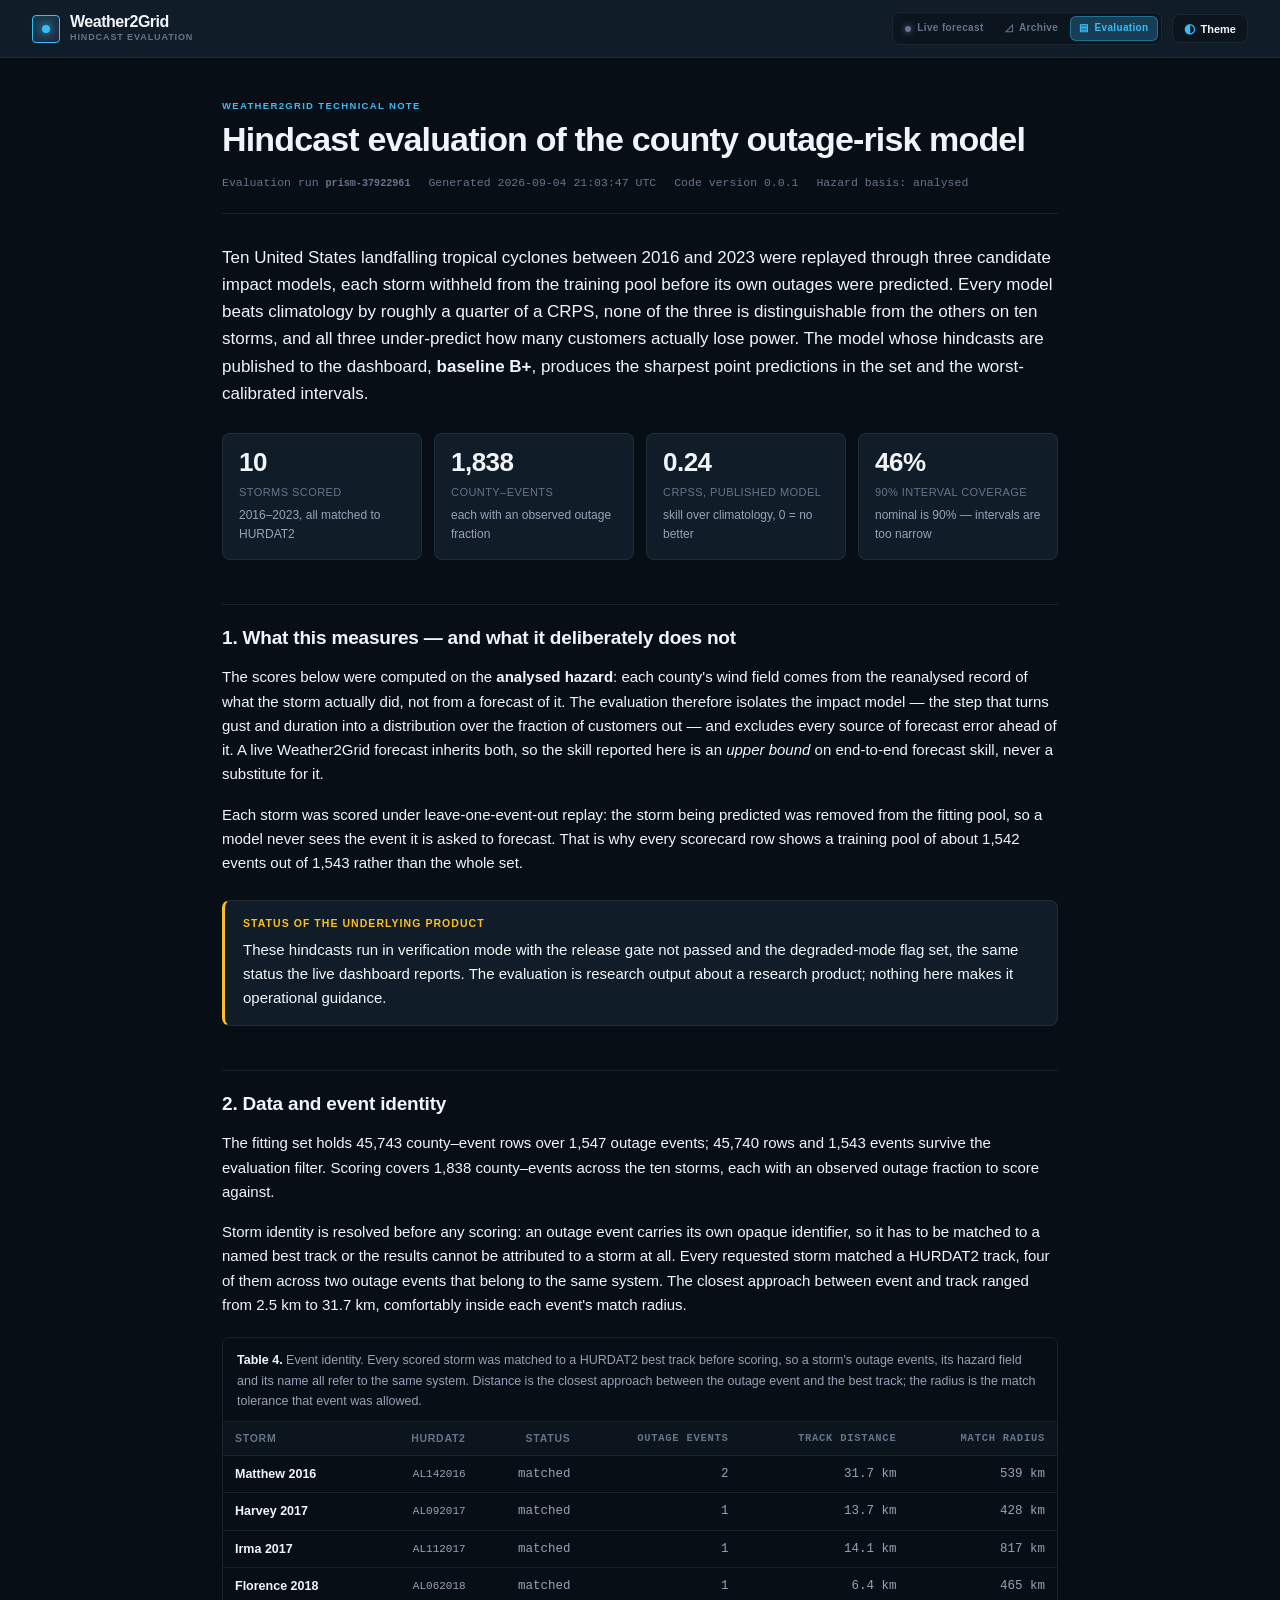
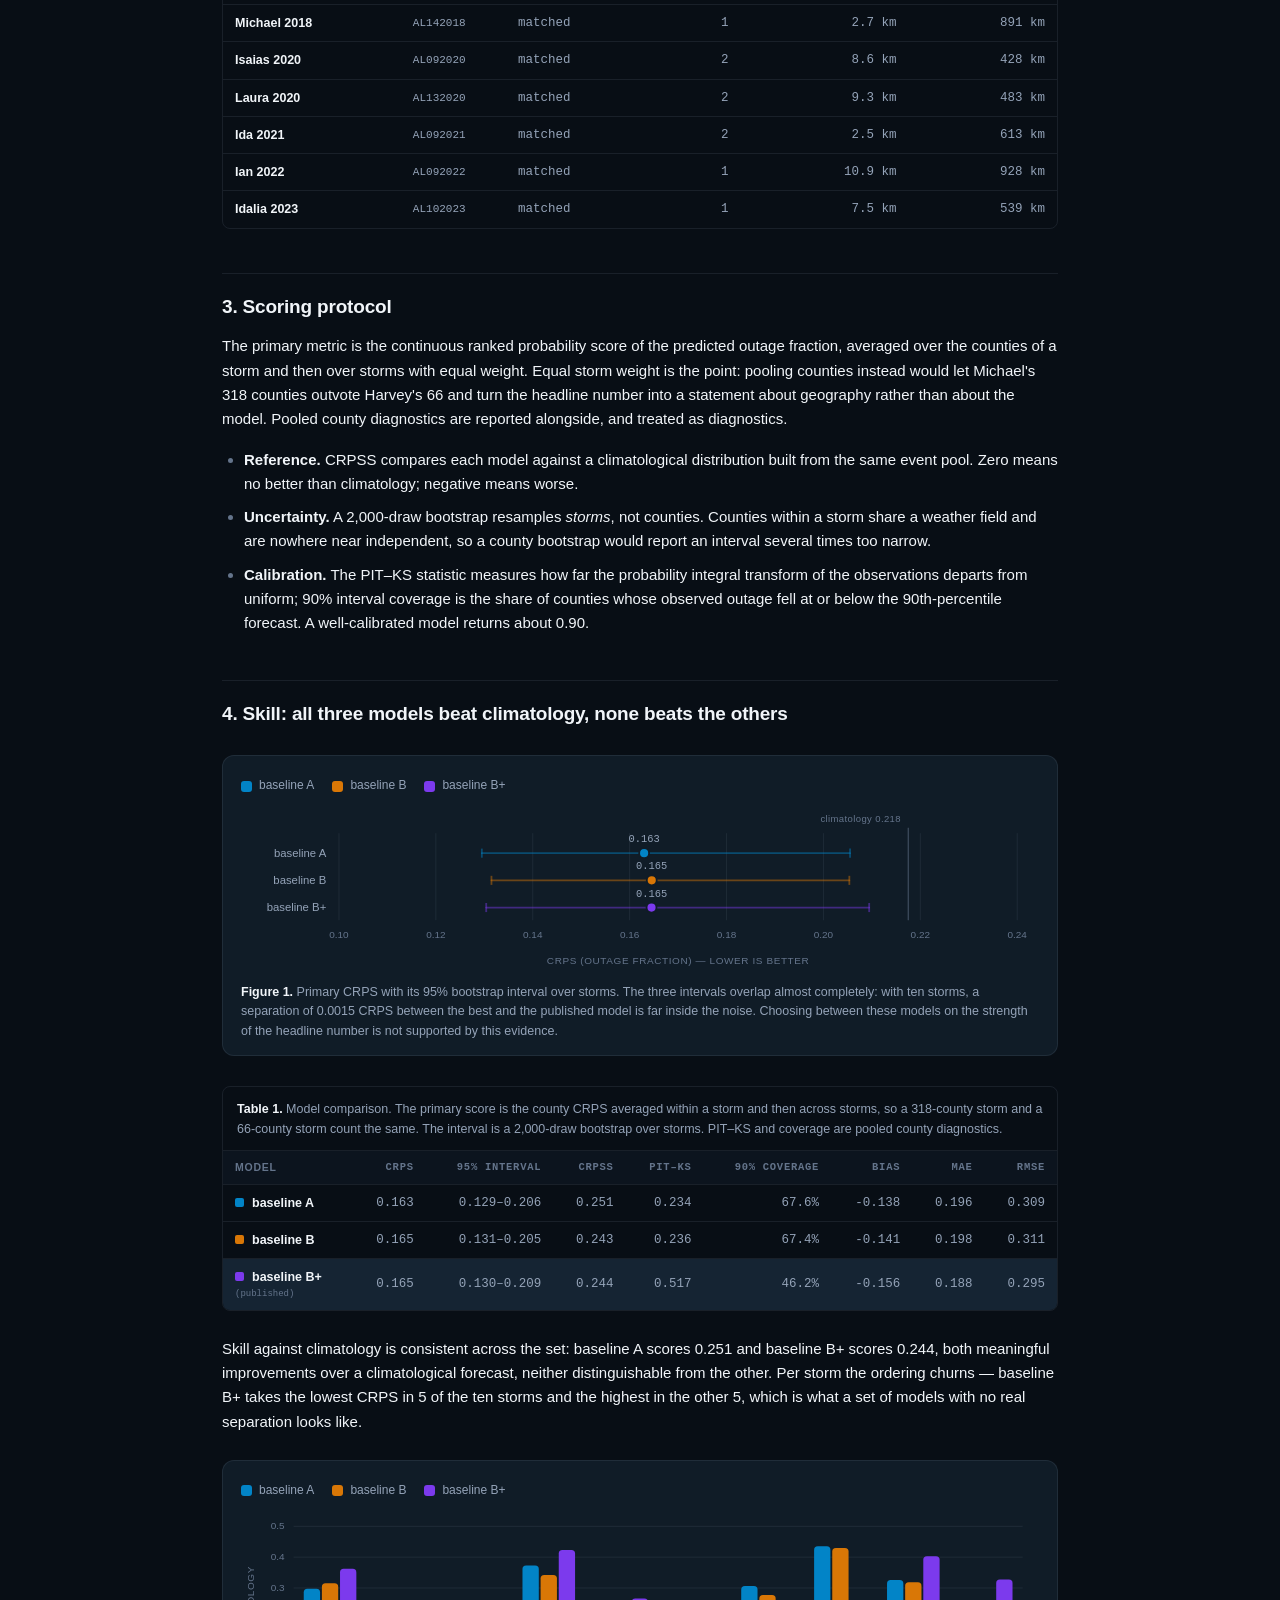
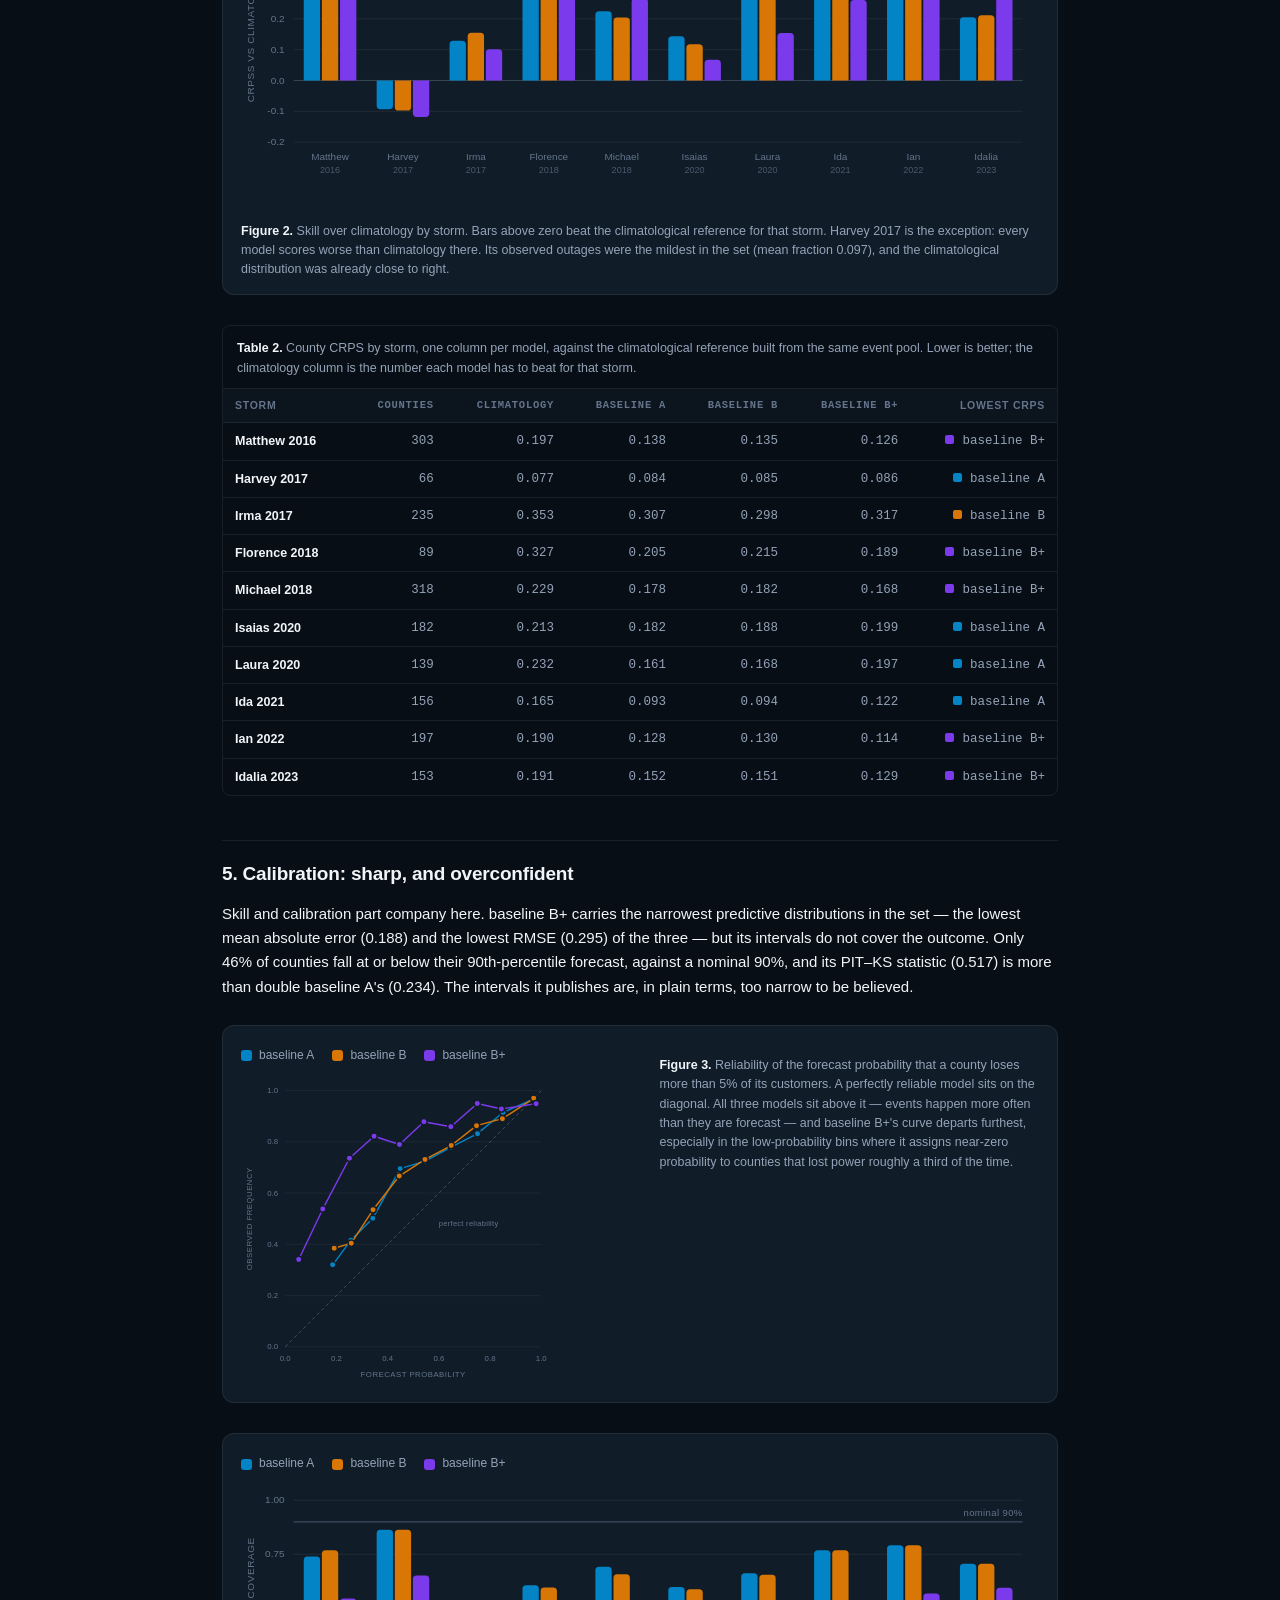
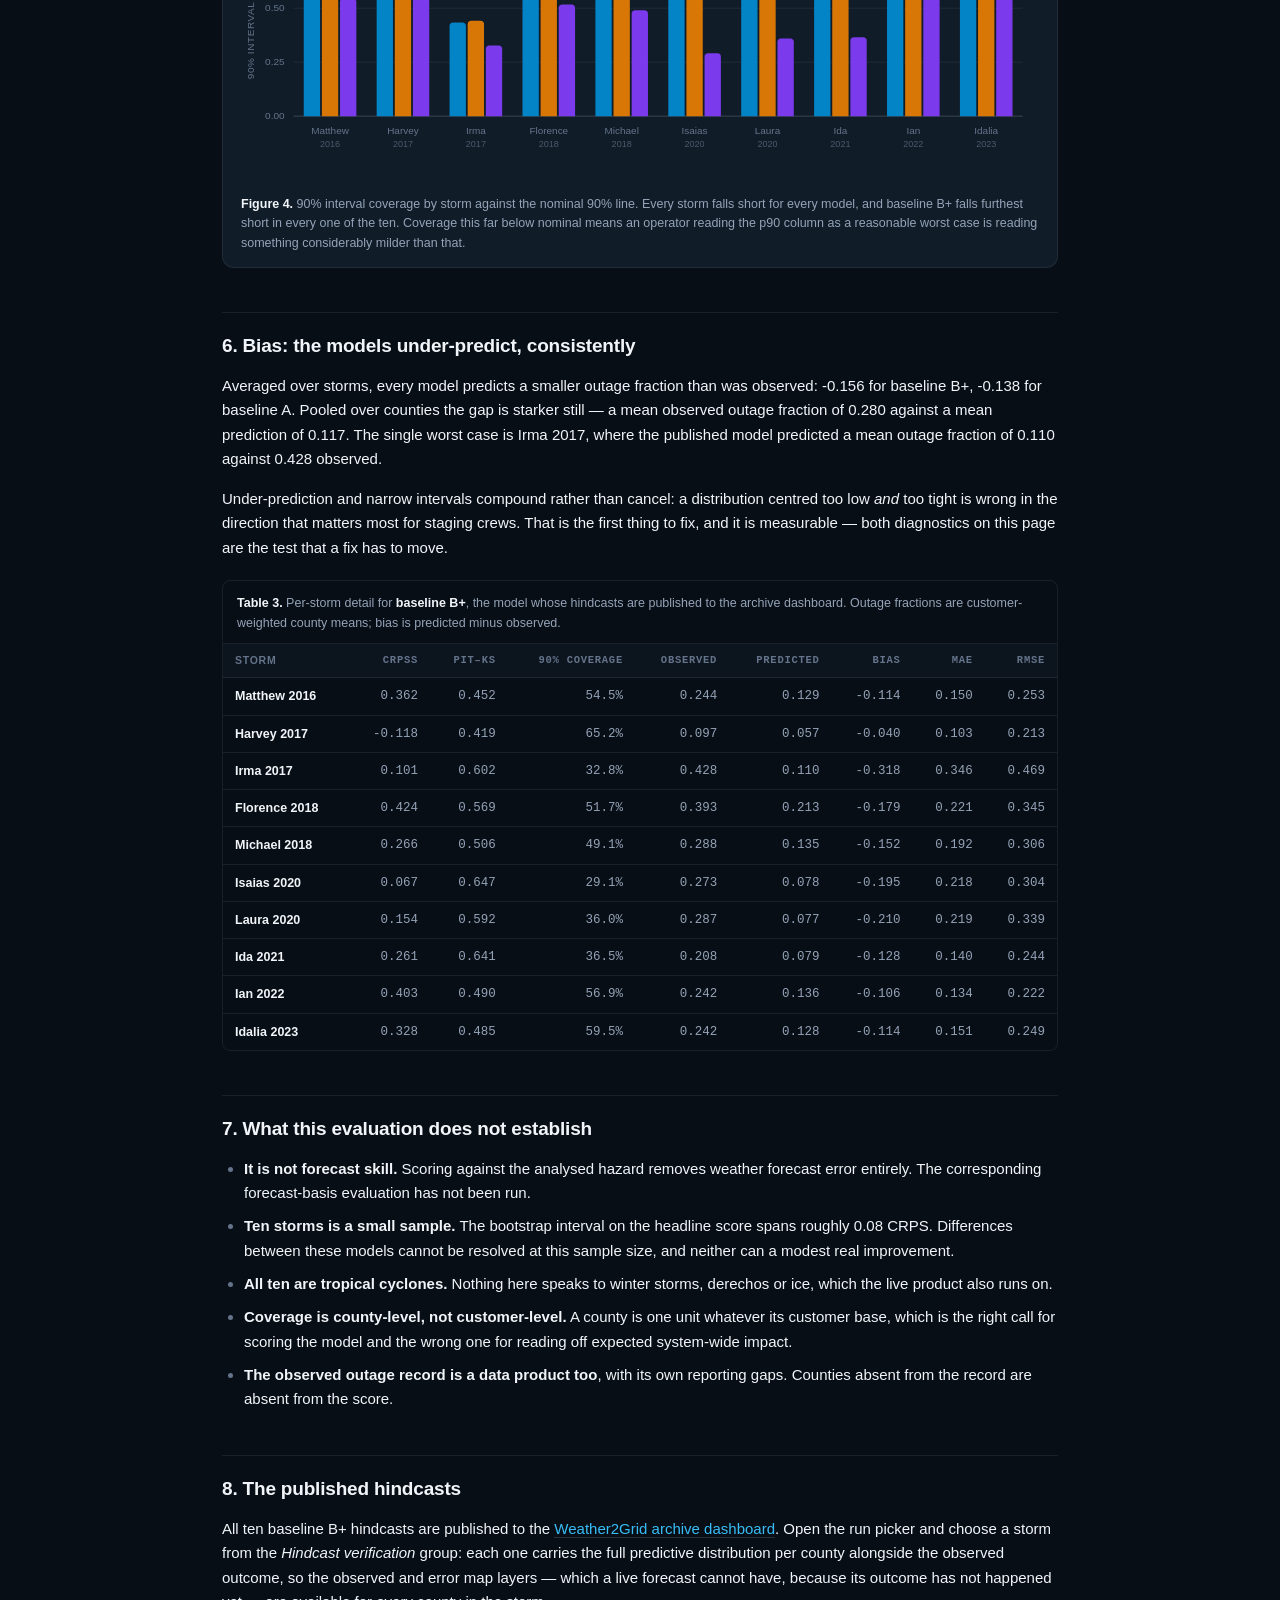
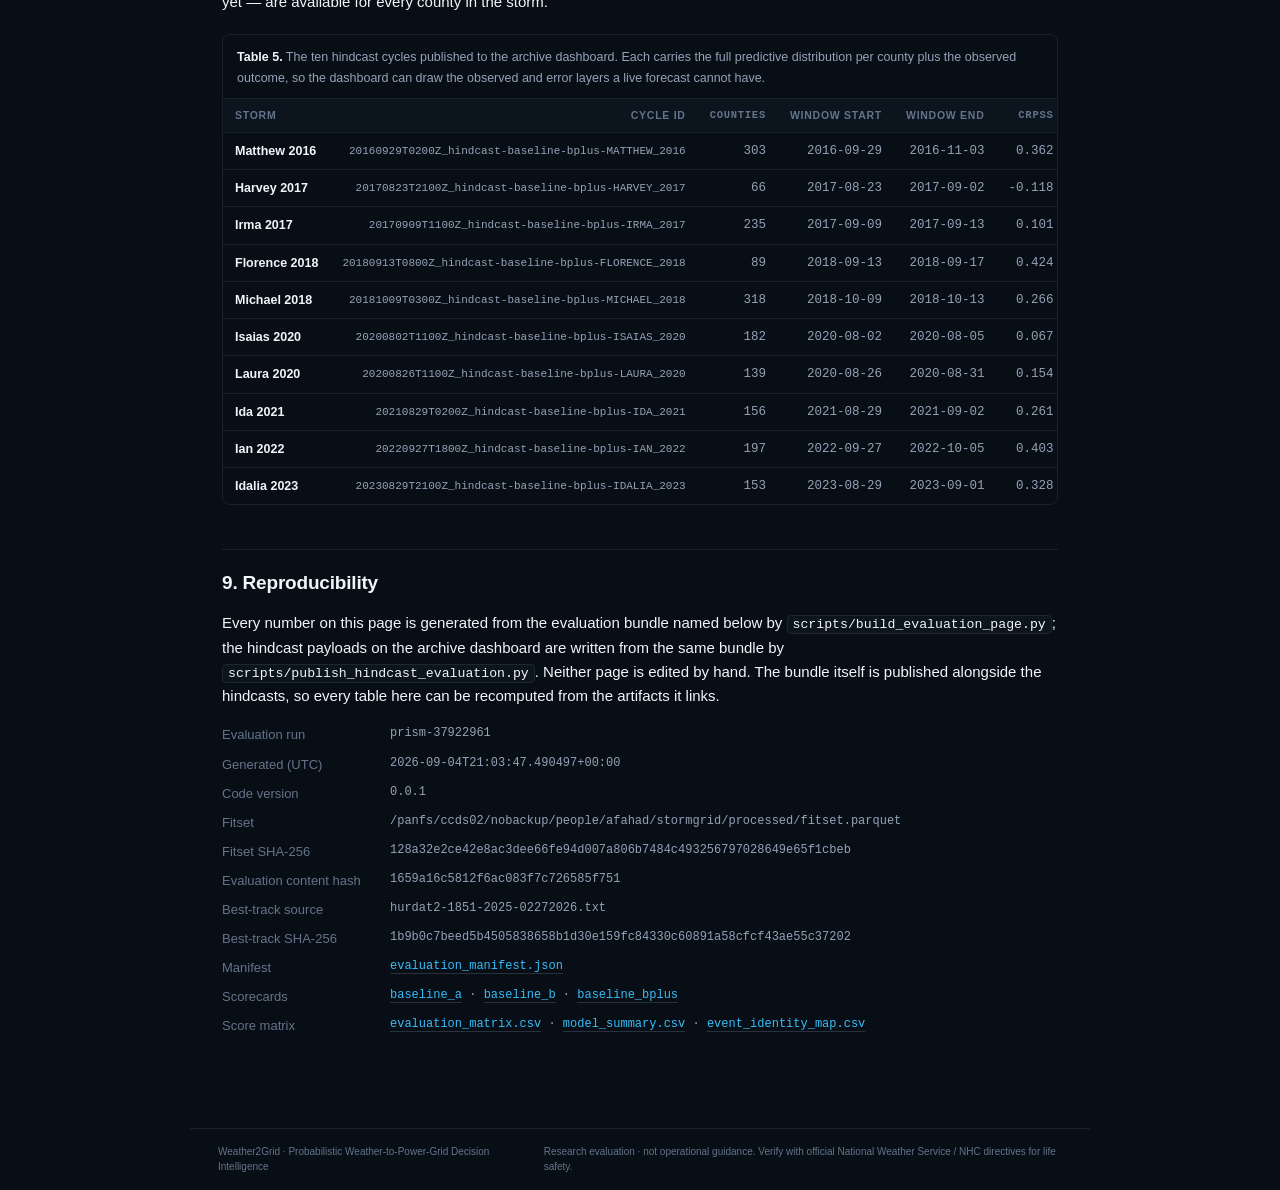
==== commit 3ebe48de: "Sync the evaluation page's fixed theme toggle Matches weather2grid@5b455a3: the theme toggle on eval" ====
--- a/evaluation.html
+++ b/evaluation.html
@@ -139,7 +139,8 @@
     </nav>
     <button type="button" id="theme-toggle" class="theme-toggle" aria-label="Toggle display theme"
             title="Switch between Command Center Dark and Corporate Office Light mode">
-      <span class="theme-icon" aria-hidden="true">&#9788;</span>
+      <span class="theme-icon" aria-hidden="true">◐</span>
+      <span class="theme-text">Theme</span>
     </button>
   </div>
 </header>
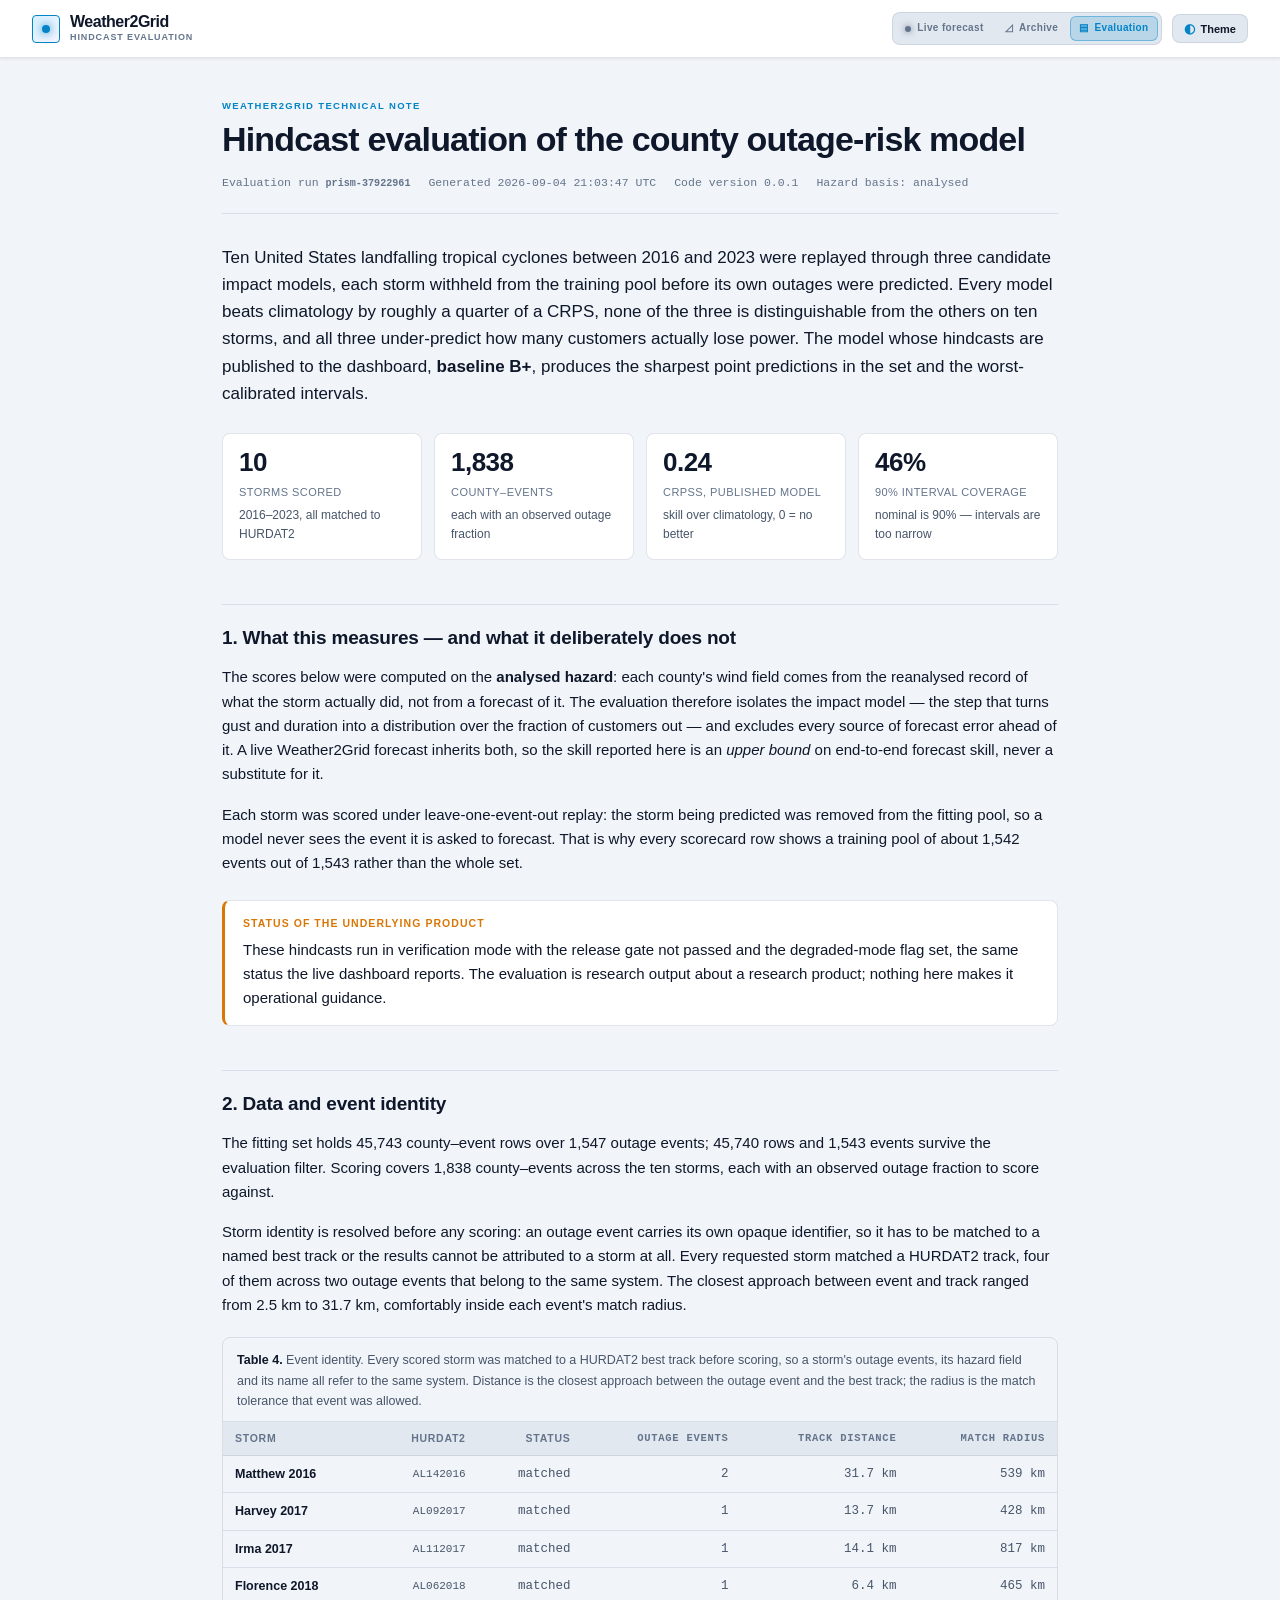
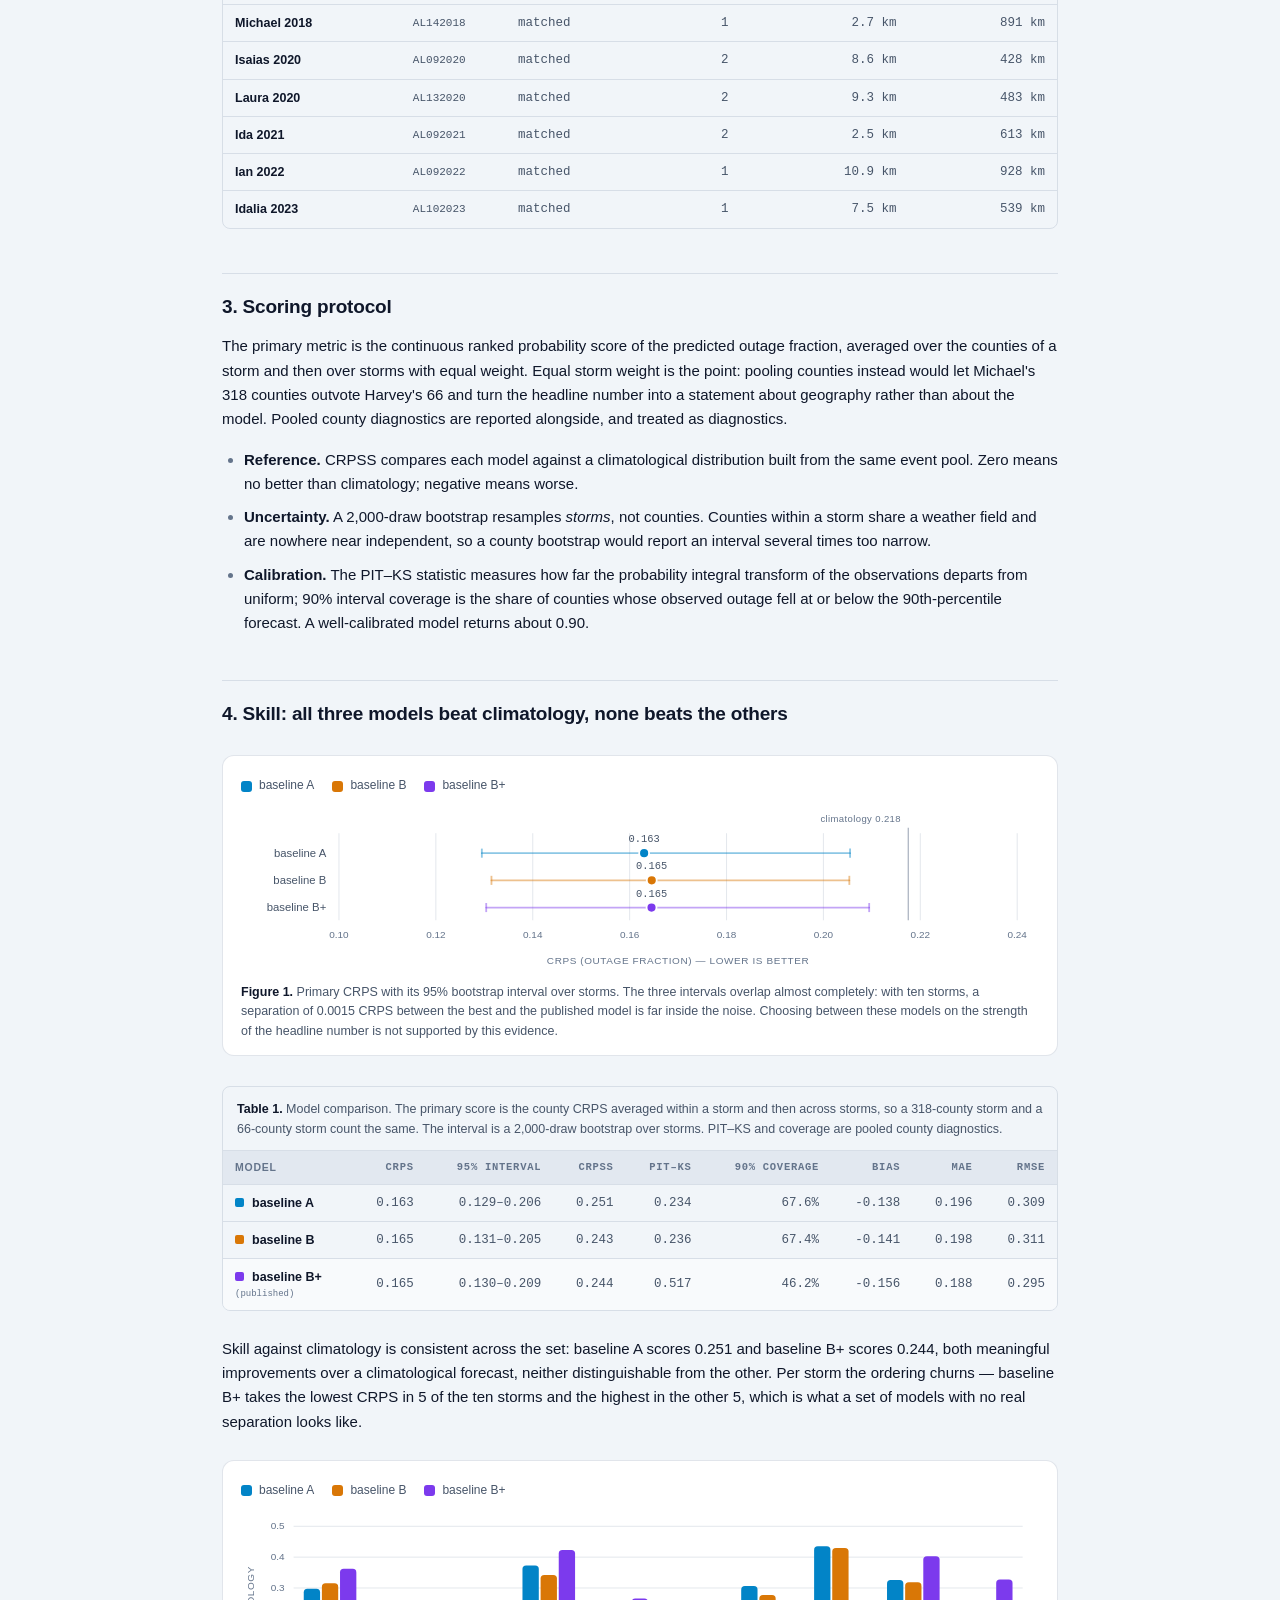
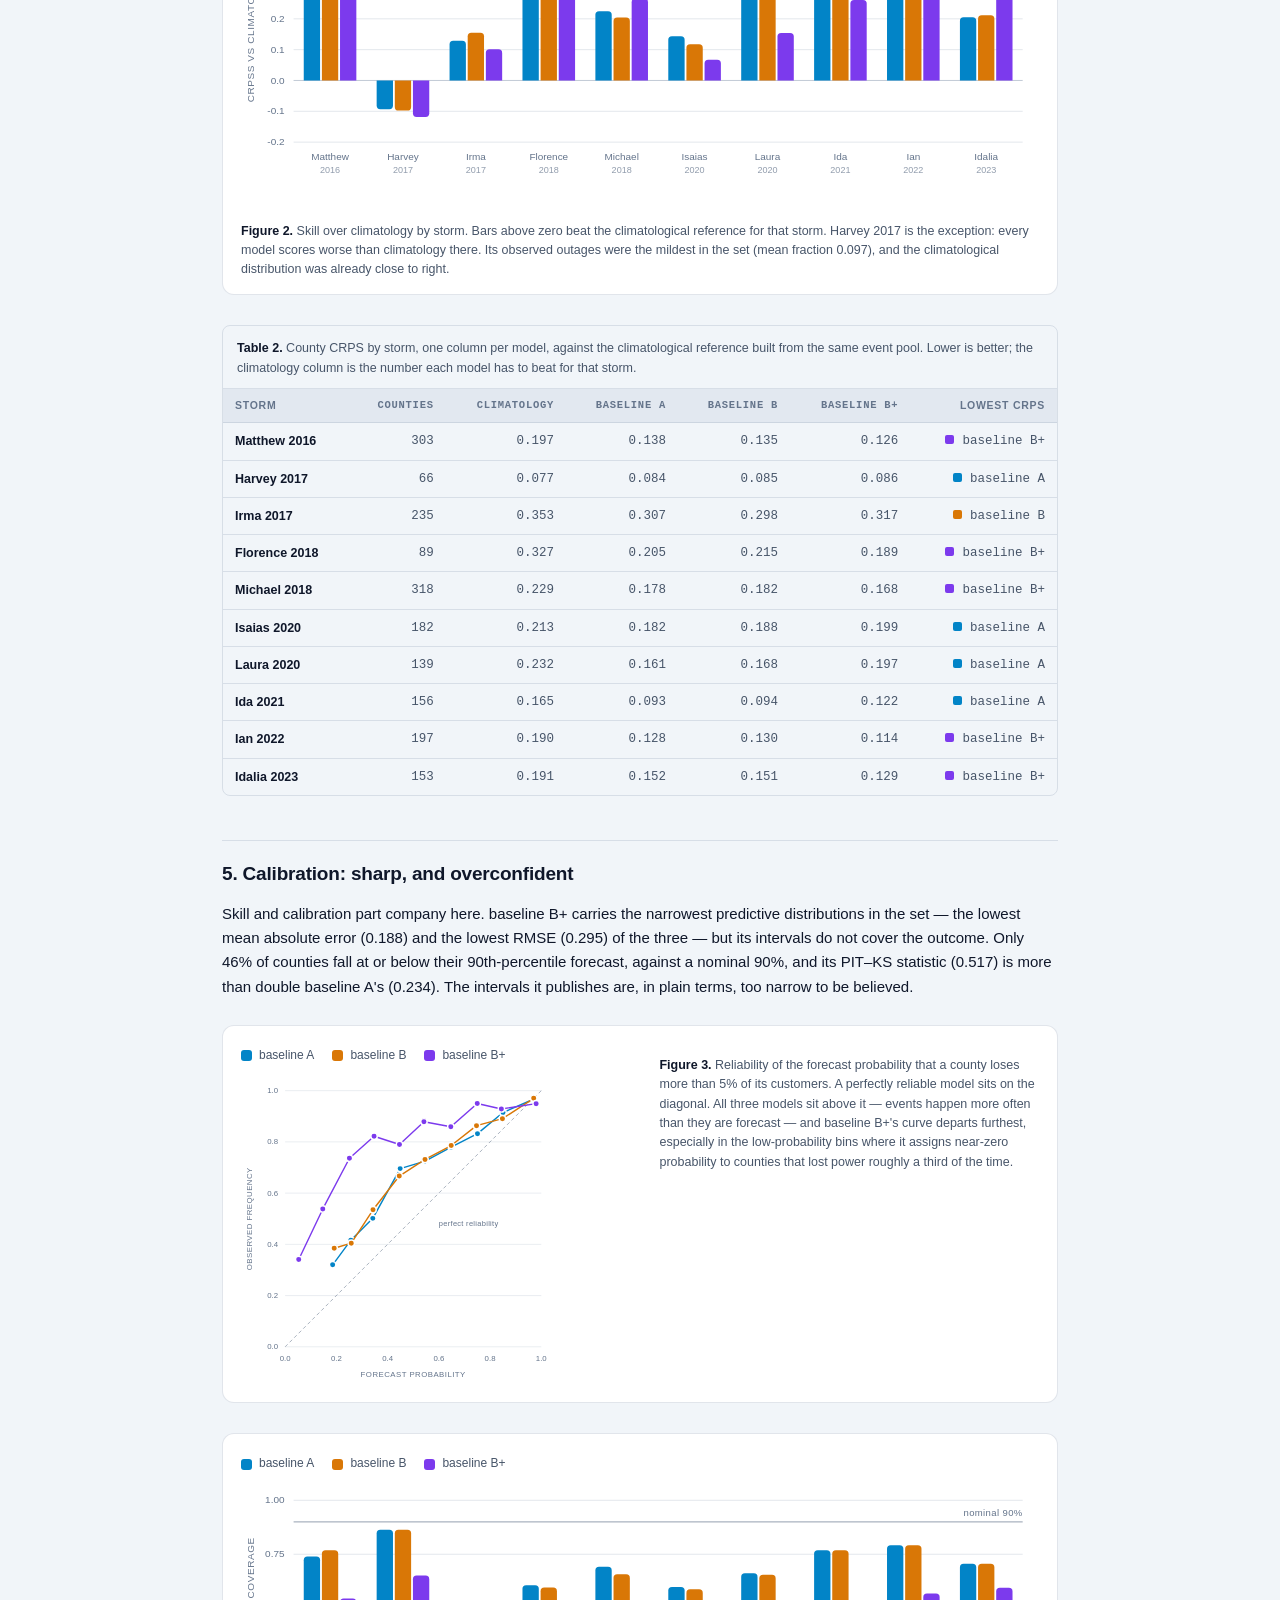
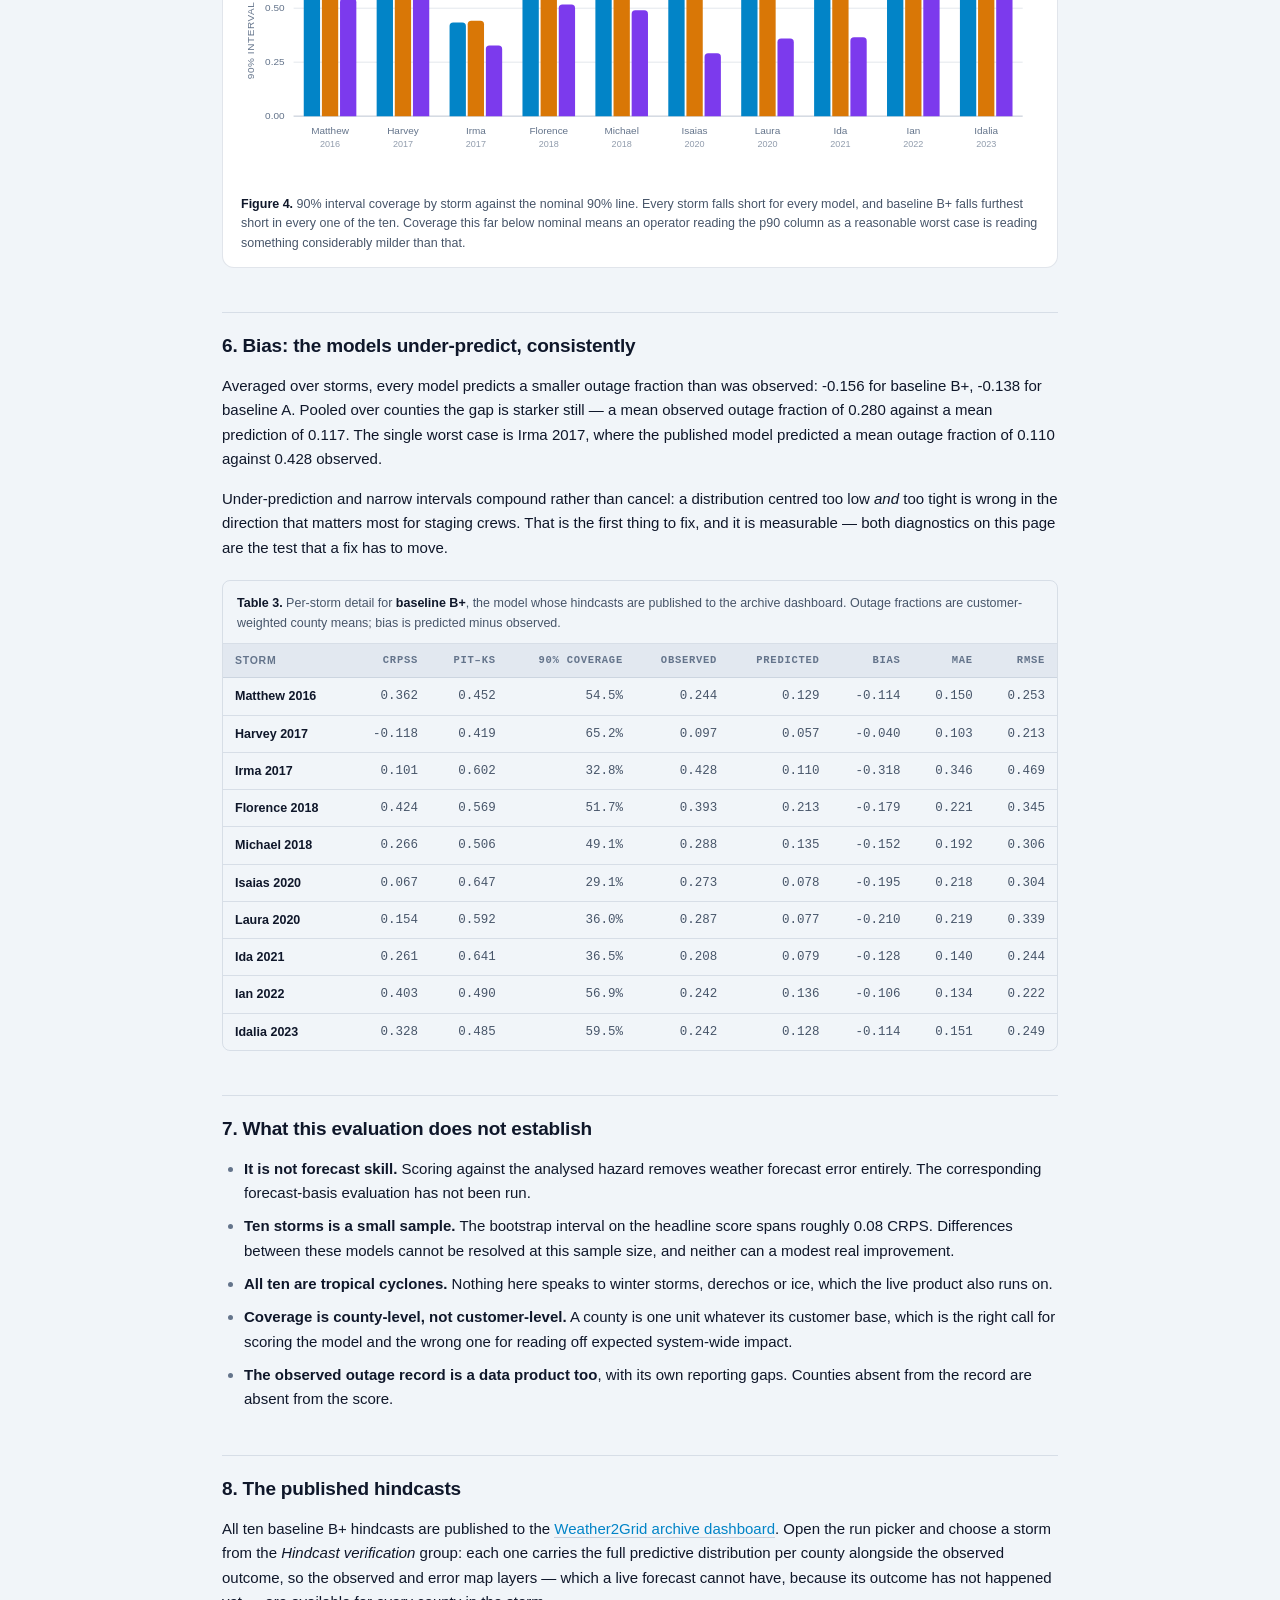
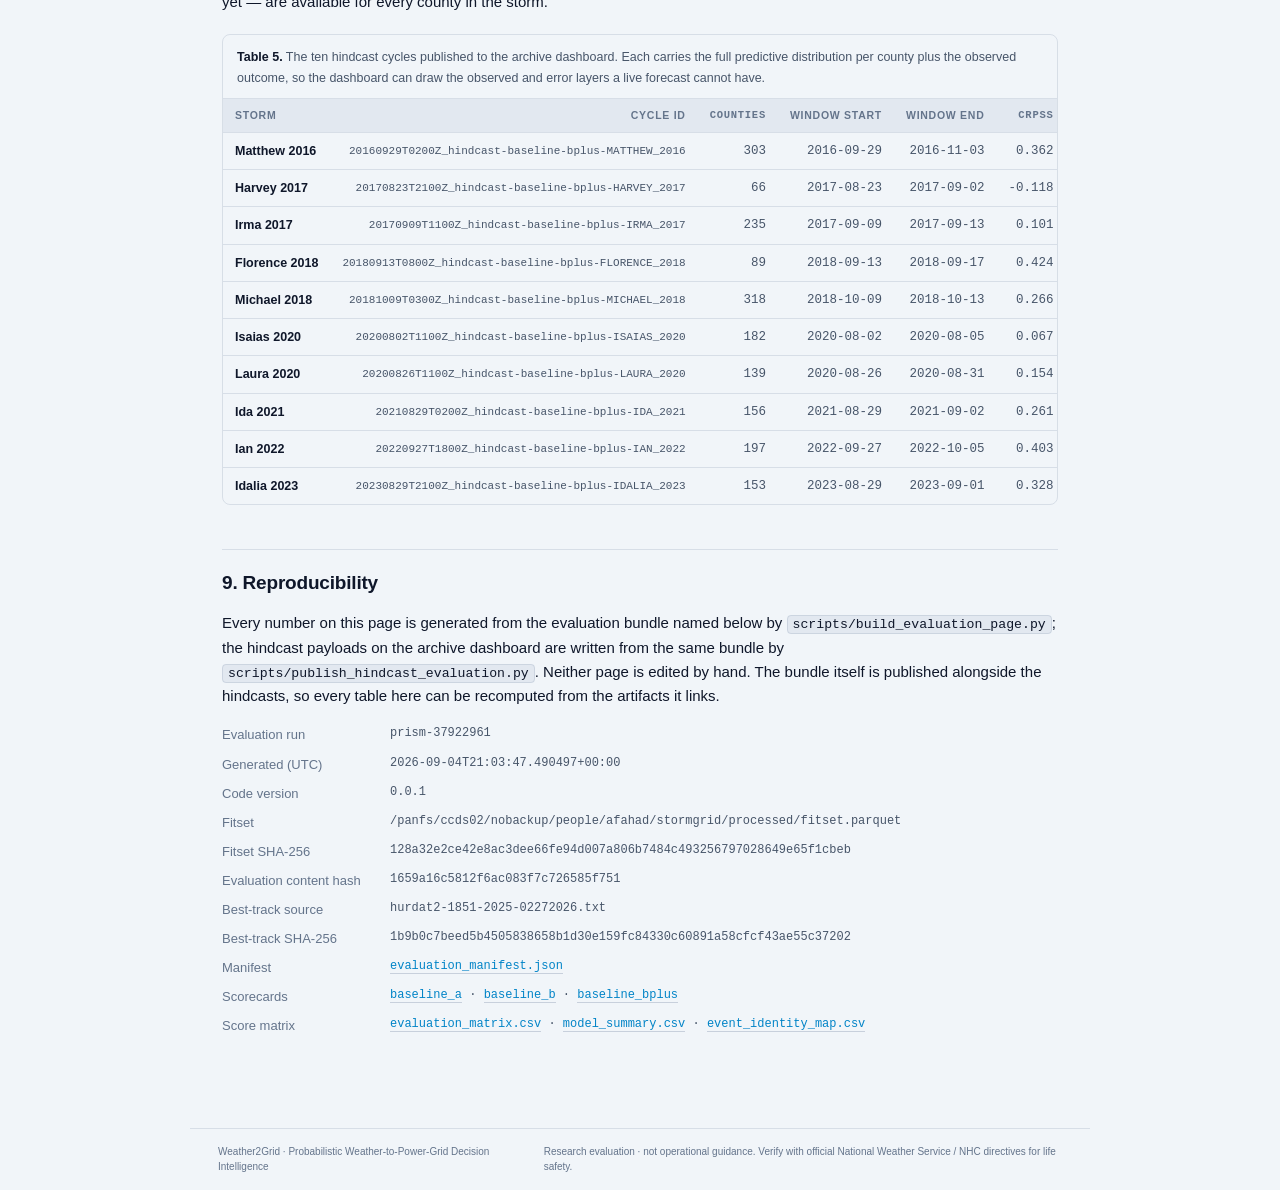
==== commit defd58ef: "Sync the relocated run pickers and the light default theme Matches weather2grid@d163172: the archive" ====
--- a/evaluation.html
+++ b/evaluation.html
@@ -1,5 +1,5 @@
 <!doctype html>
-<html lang="en" data-theme="dark">
+<html lang="en" data-theme="light">
 <head>
 <meta charset="utf-8">
 <meta name="viewport" content="width=device-width, initial-scale=1">
@@ -104,9 +104,9 @@
 (function () {
   try {
     var stored = localStorage.getItem('w2g_theme');
-    document.documentElement.setAttribute('data-theme', stored === 'light' ? 'light' : 'dark');
+    document.documentElement.setAttribute('data-theme', stored === 'dark' ? 'dark' : 'light');
   } catch (error) {
-    document.documentElement.setAttribute('data-theme', 'dark');
+    document.documentElement.setAttribute('data-theme', 'light');
   }
 })();
 </script>
--- a/assets/app.css
+++ b/assets/app.css
@@ -372,33 +372,12 @@
   color: var(--color-cyan);
 }
 
-/* Context bar -----------------------------------------------------------
-   A second, slimmer strip directly under the tab row. It exists ONLY to
-   hold the run/init pickers, and it collapses to nothing (JS sets [hidden]
-   on it) whenever neither picker has anything to offer. Keeping it out of
-   .mast-actions is deliberate: that row is the page's tab bar and has to
-   render pixel-identical on every page, whether or not this page happens to
-   have archived runs to pick from. */
-.context-bar {
-  display: flex;
-  align-items: center;
-  justify-content: flex-end;
-  gap: 10px;
-  padding: 8px clamp(16px, 2.5vw, 32px);
-  background: var(--bg-toolbar);
-  border-bottom: 1px solid var(--border-subtle);
-  position: sticky;
-  top: 58px;
-  z-index: 39;
-}
-.context-bar[hidden] {
-  display: none;
-}
-
 /* Forecast initialization picker -------------------------------------------
-   Sits inside the context bar and borrows the theme toggle's shape, because
-   both are view controls rather than parts of the forecast itself. It only
-   appears when the archive actually holds more than one initialization. */
+   Lives in the overview head beside the hazard source, NOT in the masthead:
+   it appears only where there is more than one run to choose from, and the
+   masthead has to render identically on every page. It borrows the theme
+   toggle's shape because both are view controls rather than parts of the
+   forecast itself. */
 .init-picker,
 .run-picker {
   position: relative;
@@ -552,6 +531,17 @@
 .overview-title-group h1 {
   margin-top: 2px;
 }
+/* Hazard source, and the run controls that belong with it. Both describe
+   WHICH run is on screen, so they sit together on one line; the pickers are
+   hidden whenever there is nothing to choose, leaving the source text
+   exactly where it was. */
+.overview-aside {
+  display: flex;
+  align-items: center;
+  justify-content: flex-end;
+  gap: 14px;
+  flex-wrap: wrap;
+}
 .overview-source {
   text-align: right;
   display: flex;
